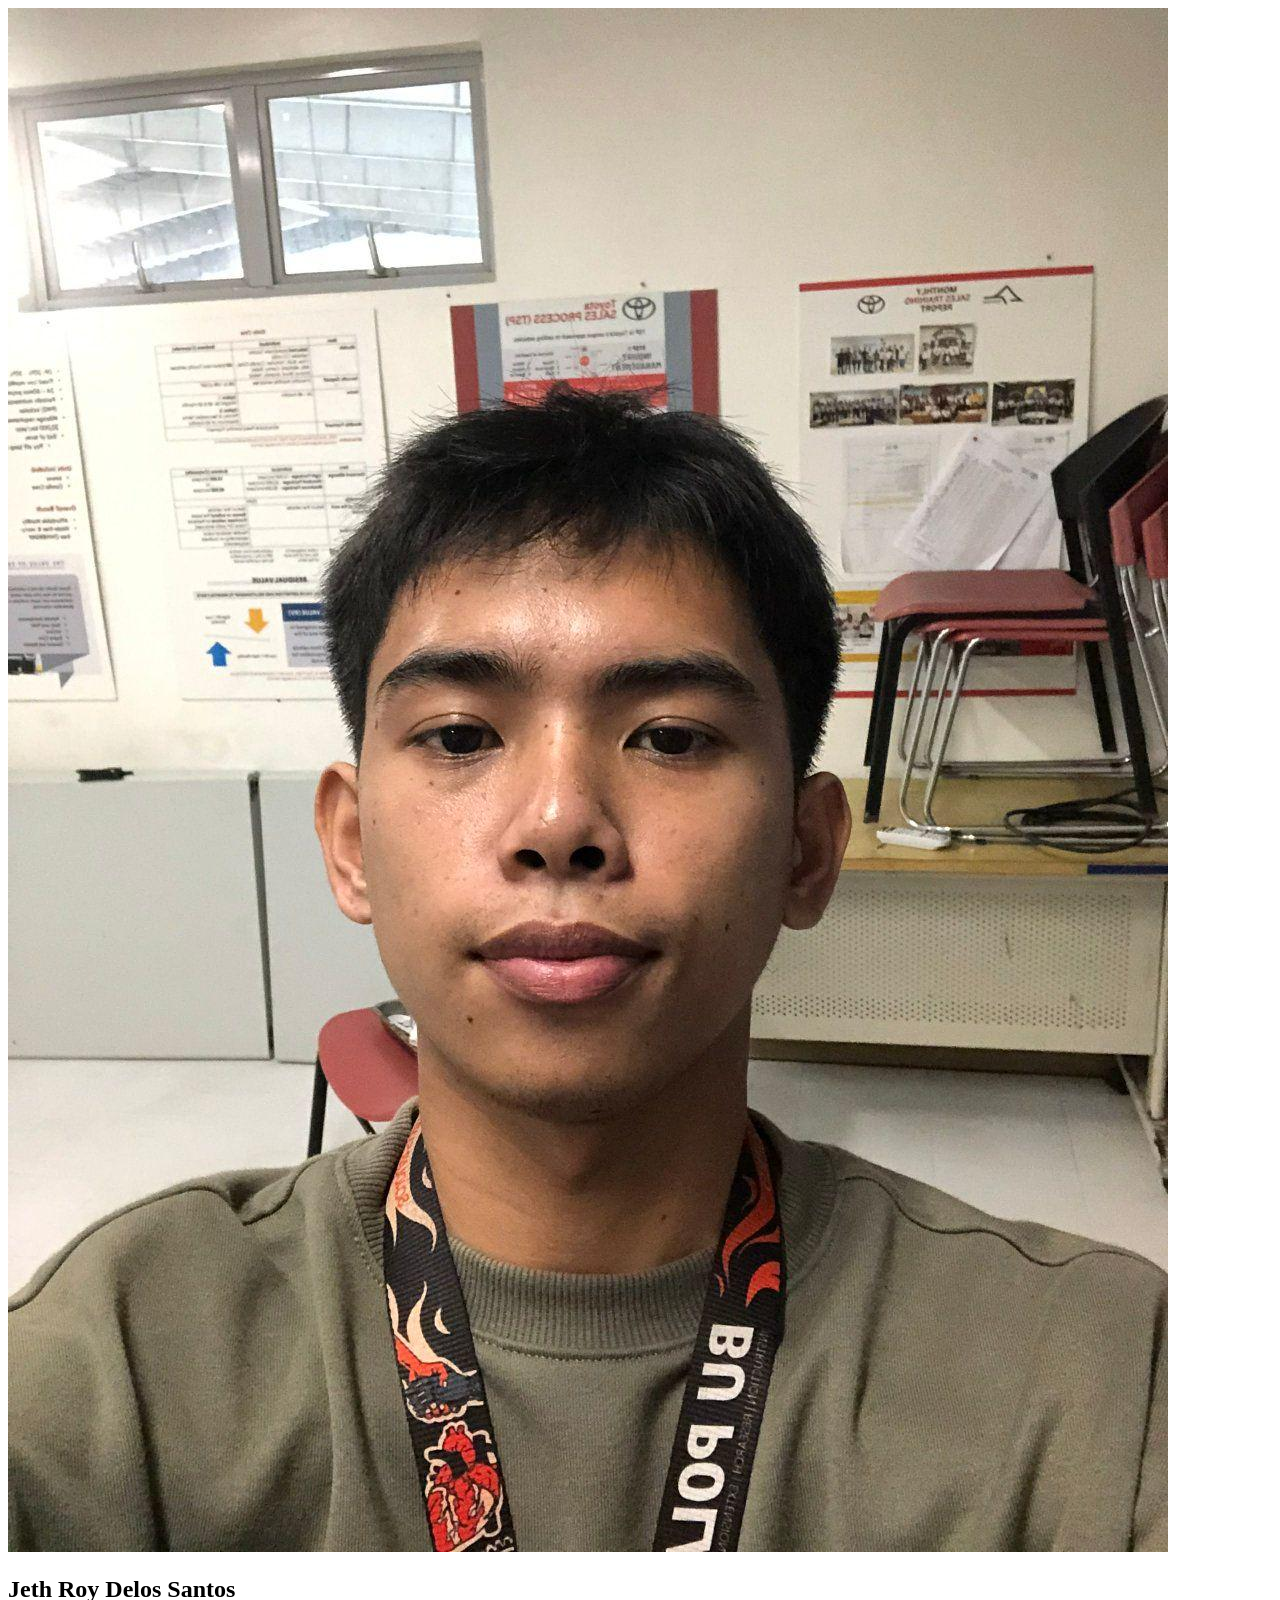
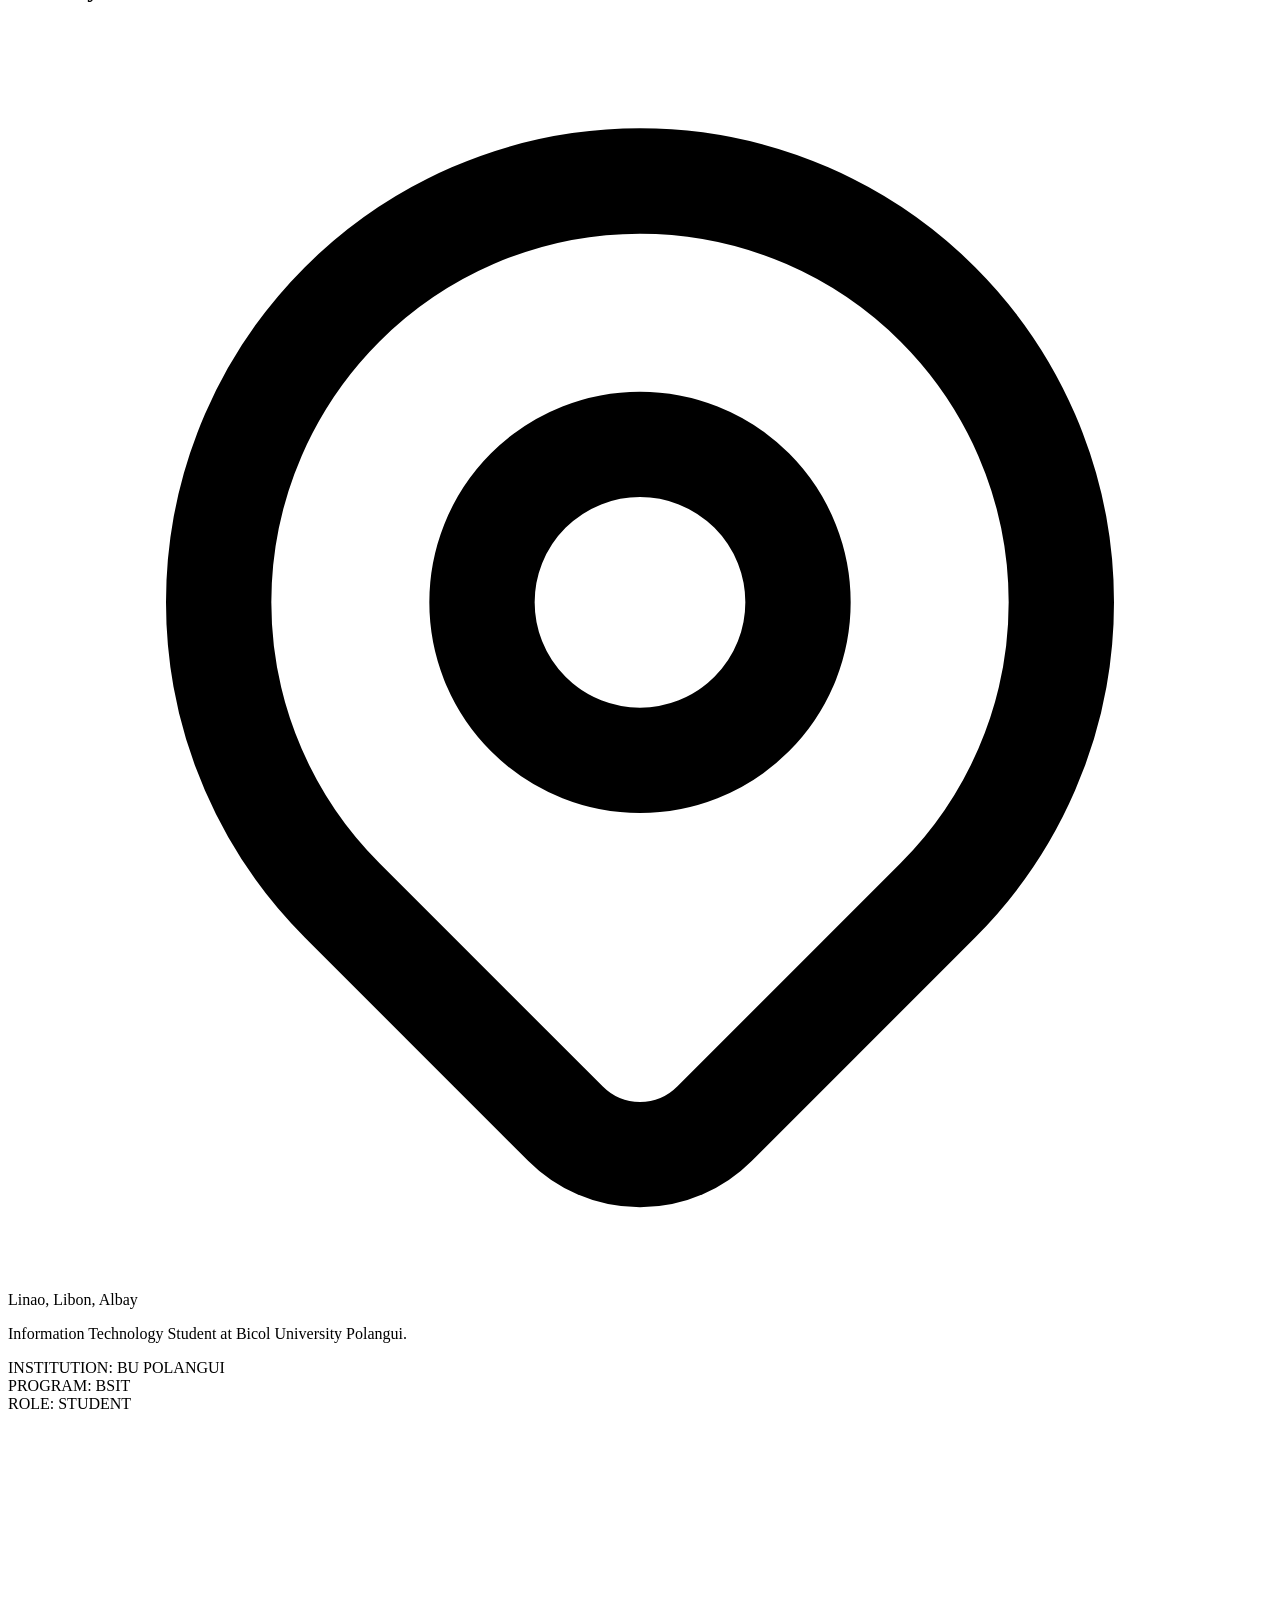
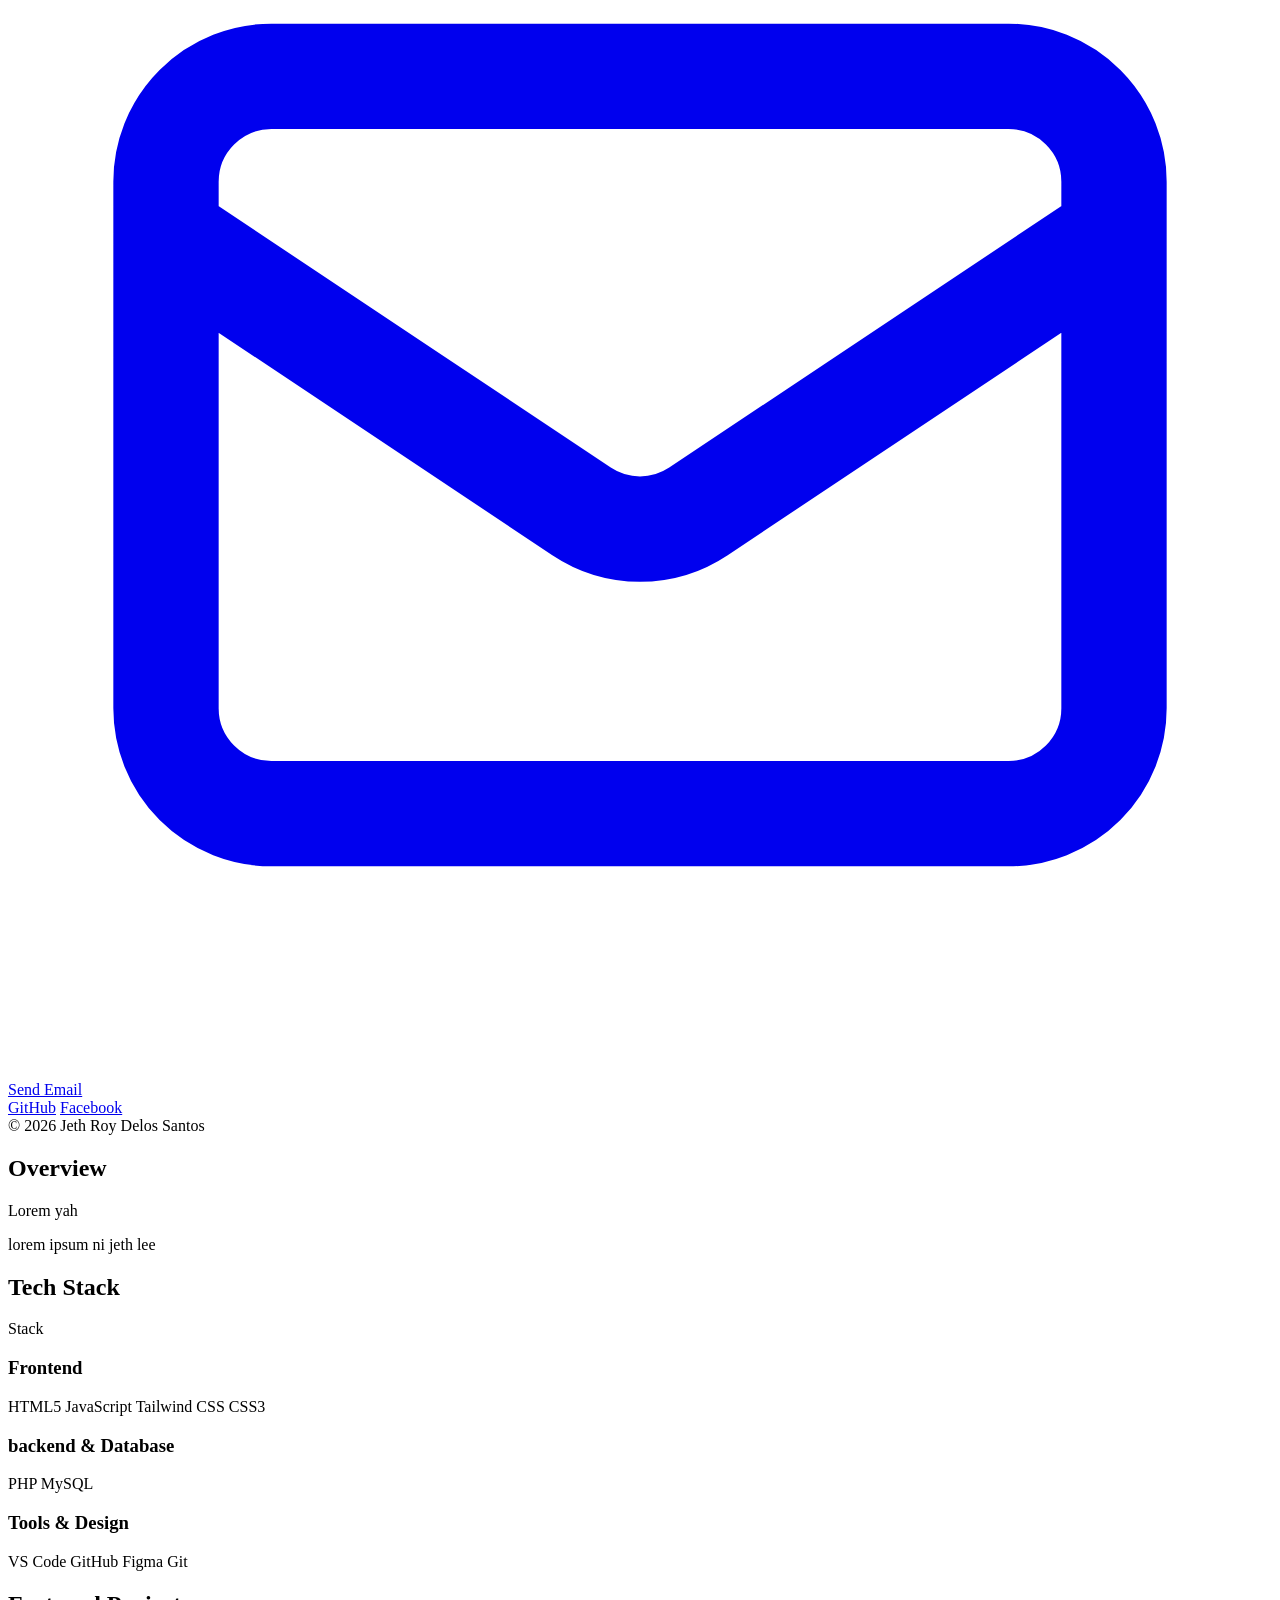
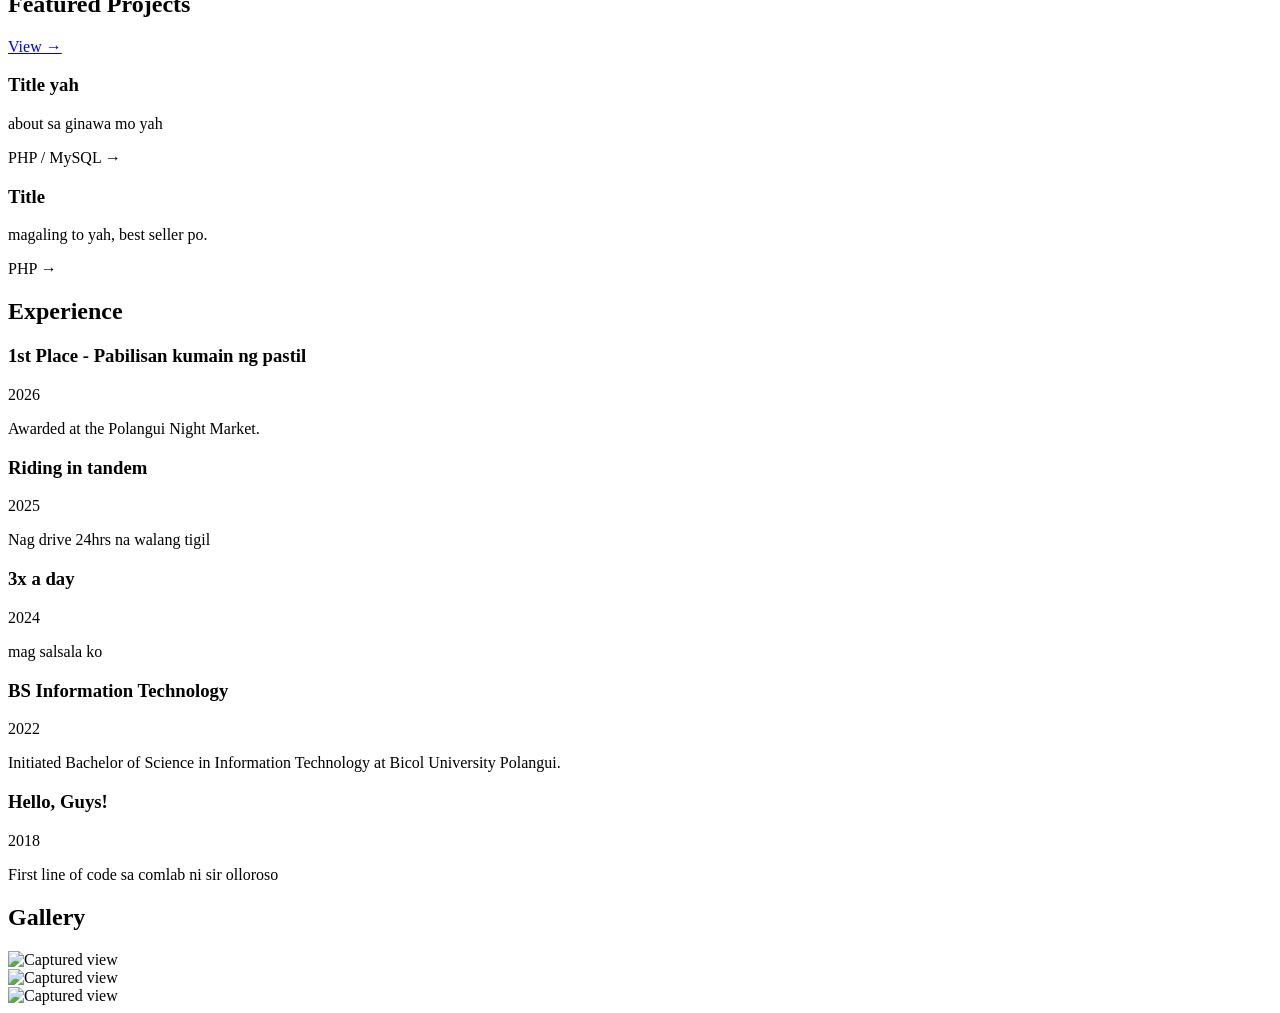
==== index.html @ cae79768 "Portfolio" ====
<!DOCTYPE html>
<html lang="en" class="scroll-smooth">
<head>
    <meta charset="UTF-8">
    <meta name="viewport" content="width=device-width, initial-scale=1.0">
    <title>Jeth Roy | Portfolio</title>
    <script src="https://cdn.tailwindcss.com"></script>
    <script>
        tailwind.config = {
            theme: {
                extend: {
                    fontFamily: {
                        sans: ['Plus Jakarta Sans', 'Inter', 'sans-serif'],
                        mono: ['JetBrains Mono', 'monospace'],
                    },
                    colors: {
                        surface: '#090a0f',
                        panel: '#12141c',
                        element: '#1e2230',
                        line: '#2d334a',
                        textMuted: '#94a3b8',
                        brand: '#6366f1',
                        brandLight: '#818cf8'
                    }
                }
            }
        } 
    </script>
    <link href="https://fonts.googleapis.com/css2?family=Plus+Jakarta+Sans:wght@400;500;600;700&family=JetBrains+Mono:wght@400;500&display=swap" rel="stylesheet">
    <link rel="stylesheet" href="assets/css/style.css">
</head>
<body class="bg-surface text-slate-100 font-sans antialiased selection:bg-brand/30 selection:text-white">

    <div class="max-w-7xl mx-auto min-h-screen px-4 py-8 md:px-8 lg:py-12 flex flex-col lg:flex-row gap-8 lg:gap-12">
        
        <aside class="w-full lg:w-[360px] lg:shrink-0 lg:sticky lg:top-12 lg:h-[calc(100vh-6rem)] flex flex-col justify-between gap-8">
            <div class="bg-panel border border-element rounded-2xl p-6 relative overflow-hidden group">
                <div class="absolute top-0 right-0 w-32 h-32 bg-brand/10 rounded-full -mr-8 -mt-8 blur-2xl transition-all duration-500 group-hover:bg-brand/20"></div>
                
                <div class="relative w-24 h-24 rounded-2xl overflow-hidden bg-element border border-line mb-6 shadow-inner">
                    <img src="assets/images/jeth lee.jpg" alt="Jeth Roy" class="w-full h-full object-cover group-hover:scale-105 transition duration-500">
                </div>

                <h1 class="text-2xl font-bold tracking-tight text-white flex items-center gap-2">
                    Jeth Roy Delos Santos
                </h1>
                <p class="text-xs text-brandLight font-mono mt-1 flex items-center gap-1.5">
                    <svg class="w-3.5 h-3.5" fill="none" stroke="currentColor" stroke-width="2" viewBox="0 0 24 24"><path stroke-linecap="round" stroke-linejoin="round" d="M17.657 16.657L13.414 20.9a1.998 1.998 0 01-2.827 0l-4.244-4.243a8 8 0 1111.314 0z"/><path stroke-linecap="round" stroke-linejoin="round" d="M15 11a3 3 0 11-6 0 3 3 0 016 0z"/></svg>
                    Linao, Libon, Albay
                </p>
                
                <div class="border-t border-element my-5"></div>
                
                <p class="text-sm text-textMuted leading-relaxed">
                    Information Technology Student at <span class="text-white font-medium">Bicol University Polangui</span>.
                </p>

                <div class="mt-6 bg-surface/60 border border-element rounded-xl p-4 font-mono text-[11px] text-textMuted space-y-1.5">
                    <div class="flex justify-between"><span class="text-slate-500">INSTITUTION:</span> <span class="text-white font-medium">BU POLANGUI</span></div>
                    <div class="flex justify-between"><span class="text-slate-500">PROGRAM:</span> <span class="text-brandLight font-medium">BSIT</span></div>
                    <div class="flex justify-between"><span class="text-slate-500">ROLE:</span> <span class="text-emerald-400 font-medium">STUDENT</span></div>
                </div>

                <div class="grid grid-cols-2 gap-3 mt-6">
                    <a href="mailto:jethroyEMAILMO@gmail.com" class="flex items-center justify-center gap-2 bg-element hover:bg-line border border-line text-white px-3 py-2.5 rounded-xl text-xs font-semibold transition-all duration-300">
                        <svg class="w-3.5 h-3.5" fill="none" stroke="currentColor" stroke-width="2" viewBox="0 0 24 24"><path stroke-linecap="round" stroke-linejoin="round" d="M3 8l7.89 5.26a2 2 0 002.22 0L21 8M5 19h14a2 2 0 002-2V7a2 2 0 00-2-2H5a2 2 0 00-2 2v10a2 2 0 002 2z"/></svg>
                        Send Email
                    </a>
                </div>
            </div>

            <div class="hidden lg:flex flex-col gap-4 p-2 font-mono text-[11px] text-slate-500">
                <div class="flex items-center gap-4">
                    <a href="#" class="hover:text-brandLight flex items-center gap-1 transition">GitHub</a>
                    <a href="https://www.facebook.com/jethroy.delossantos" class="hover:text-brandLight flex items-center gap-1 transition">Facebook</a>
                </div>
                <span>© 2026 Jeth Roy Delos Santos</span>
            </div>
        </aside>

        <main class="flex-1 flex flex-col gap-8">
            
            <section class="bg-panel border border-element rounded-2xl p-6 md:p-8">
                <h2 class="text-xs uppercase tracking-widest text-brandLight font-mono font-bold mb-3">Overview</h2>
                <div class="text-sm text-textMuted space-y-4 leading-relaxed">
                    <p>
                        Lorem yah
                    </p>
                    <p>
                        lorem ipsum ni jeth lee
                    </p>
                </div>
            </section>

            <section class="bg-panel border border-element rounded-2xl p-6 md:p-8">
                <div class="flex justify-between items-baseline mb-6">
                    <h2 class="text-xs uppercase tracking-widest text-brandLight font-mono font-bold">Tech Stack</h2>
                    <span class="text-[11px] font-mono text-slate-500">Stack</span>
                </div>
                
                <div class="grid grid-cols-1 md:grid-cols-3 gap-4">
                    <div class="bg-surface/50 border border-element rounded-xl p-4">
                        <h3 class="text-xs font-mono font-semibold text-slate-400 uppercase tracking-wider mb-3">Frontend</h3>
                        <div class="flex flex-wrap gap-1.5">
                            <span class="bg-element border border-line text-white text-[11px] font-mono px-2.5 py-1 rounded-md transition hover:border-brand">HTML5</span>
                            <span class="bg-element border border-line text-white text-[11px] font-mono px-2.5 py-1 rounded-md transition hover:border-brand">JavaScript</span>
                            <span class="bg-element border border-line text-white text-[11px] font-mono px-2.5 py-1 rounded-md transition hover:border-brand">Tailwind CSS</span>
                            <span class="bg-element border border-line text-white text-[11px] font-mono px-2.5 py-1 rounded-md transition hover:border-brand">CSS3</span>
                        </div>
                    </div>

                    <div class="bg-surface/50 border border-element rounded-xl p-4">
                        <h3 class="text-xs font-mono font-semibold text-slate-400 uppercase tracking-wider mb-3">backend & Database</h3>
                        <div class="flex flex-wrap gap-1.5">
                            <span class="bg-element border border-line text-white text-[11px] font-mono px-2.5 py-1 rounded-md transition hover:border-brand">PHP</span>
                            <span class="bg-element border border-line text-white text-[11px] font-mono px-2.5 py-1 rounded-md transition hover:border-brand">MySQL</span>
                        </div>
                    </div>

                    <div class="bg-surface/50 border border-element rounded-xl p-4">
                        <h3 class="text-xs font-mono font-semibold text-slate-400 uppercase tracking-wider mb-3">Tools & Design</h3>
                        <div class="flex flex-wrap gap-1.5">
                            <span class="bg-element border border-line text-white text-[11px] font-mono px-2.5 py-1 rounded-md transition hover:border-brand">VS Code</span>
                            <span class="bg-element border border-line text-white text-[11px] font-mono px-2.5 py-1 rounded-md transition hover:border-brand">GitHub</span>
                            <span class="bg-element border border-line text-white text-[11px] font-mono px-2.5 py-1 rounded-md transition hover:border-brand">Figma</span>
                            <span class="bg-element border border-line text-white text-[11px] font-mono px-2.5 py-1 rounded-md transition hover:border-brand">Git</span>
                        </div>
                    </div>
                </div>
            </section>

            <section class="bg-panel border border-element rounded-2xl p-6 md:p-8">
                <div class="flex justify-between items-center mb-6">
                    <h2 class="text-xs uppercase tracking-widest text-brandLight font-mono font-bold">Featured Projects</h2>
                    <a href="#" class="text-[11px] font-mono text-textMuted hover:text-white flex items-center gap-1 transition">
                        View →
                    </a>
                </div>
                
                <div class="grid grid-cols-1 md:grid-cols-2 gap-4">
                    <div class="bg-surface/40 border border-element hover:border-line rounded-xl p-5 flex flex-col justify-between group transition-all duration-300">
                        <div>
                            <div class="flex justify-between items-start gap-2 mb-2">
                                <h3 class="font-bold text-sm text-white group-hover:text-brandLight transition">Title yah</h3>
                            </div>
                            <p class="text-xs text-textMuted leading-relaxed mb-4">
                                about sa ginawa mo yah
                            </p>
                        </div>
                        <div class="flex items-center justify-between mt-2 pt-2 border-t border-element">
                            <span class="text-[10px] font-mono text-slate-500">PHP / MySQL</span>
                            <span class="text-xs text-white opacity-0 group-hover:opacity-100 transition duration-300">→</span>
                        </div>
                    </div>

                    <div class="bg-surface/40 border border-element hover:border-line rounded-xl p-5 flex flex-col justify-between group transition-all duration-300">
                        <div>
                            <div class="flex justify-between items-start gap-2 mb-2">
                                <h3 class="font-bold text-sm text-white group-hover:text-brandLight transition">Title</h3>
                            </div>
                            <p class="text-xs text-textMuted leading-relaxed mb-4">
                                magaling to yah, best seller po.
                            </p>
                        </div>
                        <div class="flex items-center justify-between mt-2 pt-2 border-t border-element">
                            <span class="text-[10px] font-mono text-slate-500">PHP</span>
                            <span class="text-xs text-white opacity-0 group-hover:opacity-100 transition duration-300">→</span>
                        </div>
                    </div>
                </div>
            </section>

            <section class="bg-panel border border-element rounded-2xl p-6 md:p-8">
                <h2 class="text-xs uppercase tracking-widest text-brandLight font-mono font-bold mb-6">Experience</h2>
                
                <div class="relative border-l border-element ml-3 pl-6 space-y-6">
                    
                    <div class="relative group">
                        <div class="absolute -left-[31px] top-1 w-2.5 h-2.5 rounded-full bg-brand group-hover:scale-125 transition-all duration-300 ring-4 ring-surface"></div>
                        <div class="flex justify-between items-baseline flex-wrap gap-2">
                            <h3 class="text-xs font-mono font-bold text-white">1st Place - Pabilisan kumain ng pastil</h3>
                            <span class="text-[10px] font-mono text-brandLight bg-brand/10 px-1.5 py-0.5 rounded">2026</span>
                        </div>
                        <p class="text-xs text-textMuted mt-1">Awarded at the Polangui Night Market.</p>
                    </div>

                    <div class="relative group">
                        <div class="absolute -left-[31px] top-1 w-2.5 h-2.5 rounded-full bg-brand group-hover:scale-125 transition-all duration-300 ring-4 ring-surface"></div>
                        <div class="flex justify-between items-baseline flex-wrap gap-2">
                            <h3 class="text-xs font-mono font-bold text-white">Riding in tandem</h3>
                            <span class="text-[10px] font-mono text-brandLight bg-brand/10 px-1.5 py-0.5 rounded">2025</span>
                        </div>
                        <p class="text-xs text-textMuted mt-1">Nag drive 24hrs na walang tigil</p>
                    </div>

                    <div class="relative group">
                        <div class="absolute -left-[31px] top-1 w-2.5 h-2.5 rounded-full bg-slate-600 group-hover:scale-125 transition-all duration-300 ring-4 ring-surface"></div>
                        <div class="flex justify-between items-baseline flex-wrap gap-2">
                            <h3 class="text-xs font-mono font-bold text-white">3x a day</h3>
                            <span class="text-[10px] font-mono text-slate-500 bg-element px-1.5 py-0.5 rounded">2024</span>
                        </div>
                        <p class="text-xs text-textMuted mt-1">mag salsala ko</p>
                    </div>

                    <div class="relative group">
                        <div class="absolute -left-[31px] top-1 w-2.5 h-2.5 rounded-full bg-slate-600 group-hover:scale-125 transition-all duration-300 ring-4 ring-surface"></div>
                        <div class="flex justify-between items-baseline flex-wrap gap-2">
                            <h3 class="text-xs font-mono font-bold text-white">BS Information Technology</h3>
                            <span class="text-[10px] font-mono text-slate-500 bg-element px-1.5 py-0.5 rounded">2022</span>
                        </div>
                        <p class="text-xs text-textMuted mt-1">Initiated Bachelor of Science in Information Technology at Bicol University Polangui.</p>
                    </div>


                    <div class="relative group">
                        <div class="absolute -left-[31px] top-1 w-2.5 h-2.5 rounded-full bg-slate-600 group-hover:scale-125 transition-all duration-300 ring-4 ring-surface"></div>
                        <div class="flex justify-between items-baseline flex-wrap gap-2">
                            <h3 class="text-xs font-mono font-bold text-white">Hello, Guys!</h3>
                            <span class="text-[10px] font-mono text-slate-500 bg-element px-1.5 py-0.5 rounded">2018</span>
                        </div>
                        <p class="text-xs text-textMuted mt-1">First line of code sa comlab ni sir olloroso</p>
                    </div>

                </div>
            </section>

            <section class="bg-panel border border-element rounded-2xl p-6 md:p-8">
                <h2 class="text-xs uppercase tracking-widest text-brandLight font-mono font-bold mb-4">Gallery</h2>
                <div class="grid grid-cols-2 md:grid-cols-3 gap-3">
                    <div class="aspect-video bg-surface border border-element rounded-xl overflow-hidden relative group">
                        <img src="assets/images/gallery/image1.jpg" alt="Captured view" class="w-full h-full object-cover transition-transform duration-500 group-hover:scale-105">
                        <div class="absolute inset-0 bg-gradient-to-t from-surface via-transparent to-transparent opacity-60"></div>
                    </div>
                    <div class="aspect-video bg-surface border border-element rounded-xl overflow-hidden relative group">
                        <img src="assets/images/gallery/image2.jpg" alt="Captured view" class="w-full h-full object-cover transition-transform duration-500 group-hover:scale-105">
                        <div class="absolute inset-0 bg-gradient-to-t from-surface via-transparent to-transparent opacity-60"></div>
                    </div>
                    <div class="aspect-video bg-surface border border-element rounded-xl overflow-hidden relative group col-span-2 md:col-span-1">
                        <img src="assets/images/gallery/image3.jpg" alt="Captured view" class="w-full h-full object-cover transition-transform duration-500 group-hover:scale-105">
                        <div class="absolute inset-0 bg-gradient-to-t from-surface via-transparent to-transparent opacity-60"></div>
                    </div>
                </div>
            </section>

        </main>
    </div>

    <script src="assets/js/main.js"></script>
</body>
</html>
---- assets/css/style.css ----
/* Custom Utility Variable Injector */
body {
    text-rendering: optimizeLegibility;
    -webkit-font-smoothing: antialiased;
    -moz-osx-font-smoothing: grayscale;
}

/* Custom modern scrollbar styles for optimal platform UX */
::-webkit-scrollbar {
    width: 8px;
    height: 8px;
}

::-webkit-scrollbar-track {
    background: #090a0f;
}

::-webkit-scrollbar-thumb {
    background: #1e2230;
    border-radius: 9999px;
}

::-webkit-scrollbar-thumb:hover {
    background: #2d334a;
}
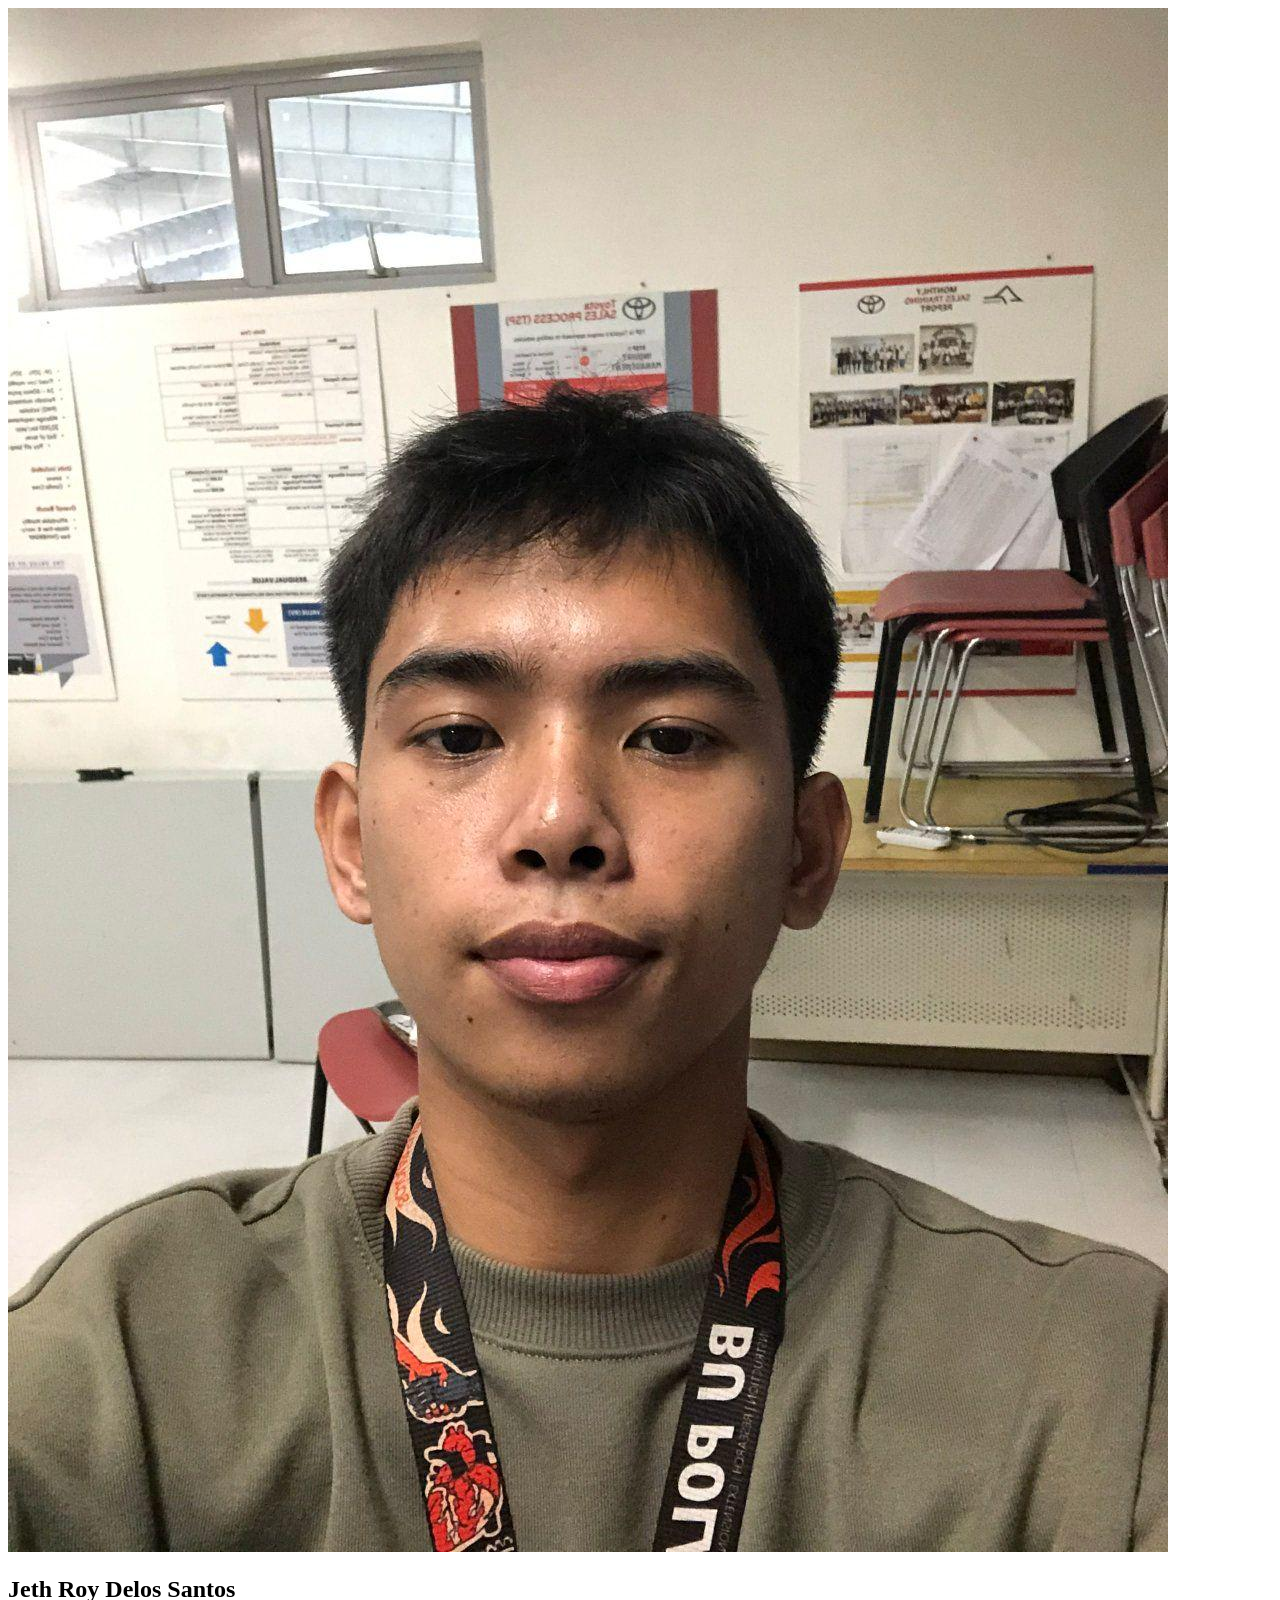
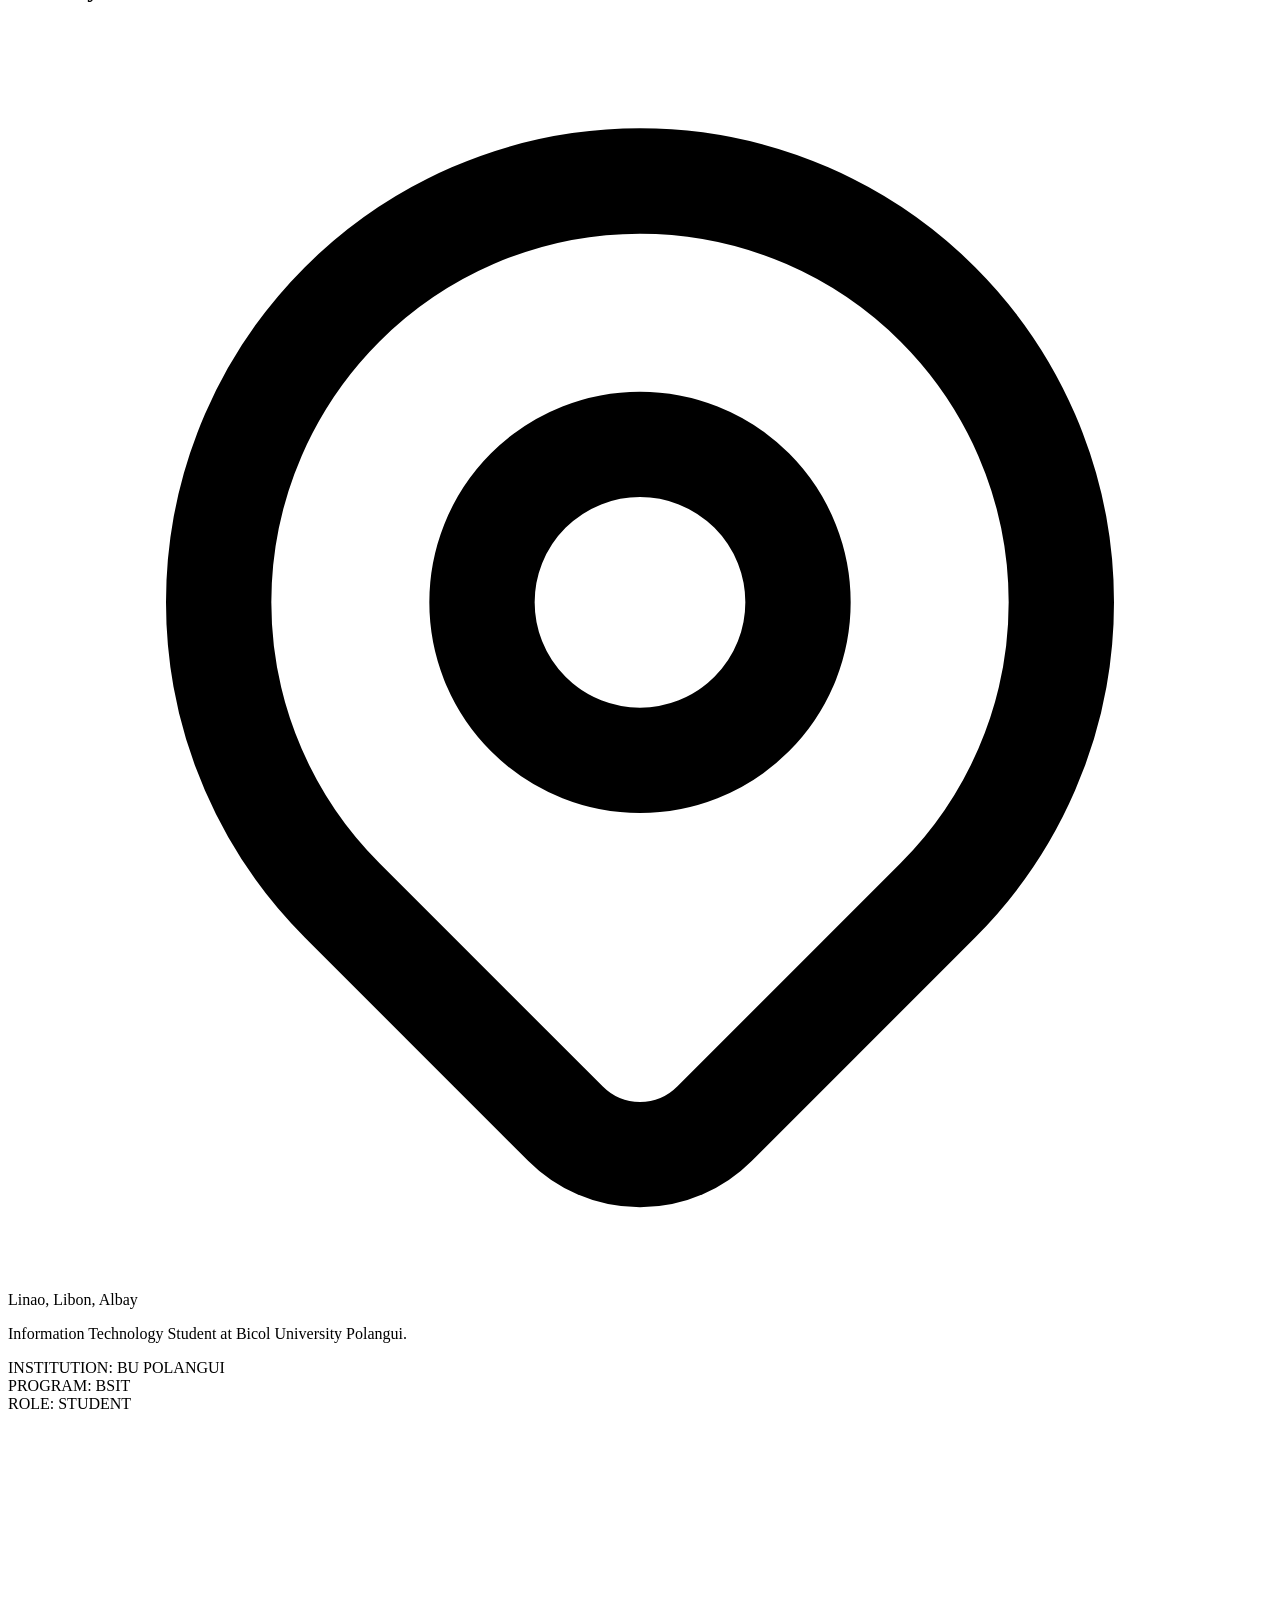
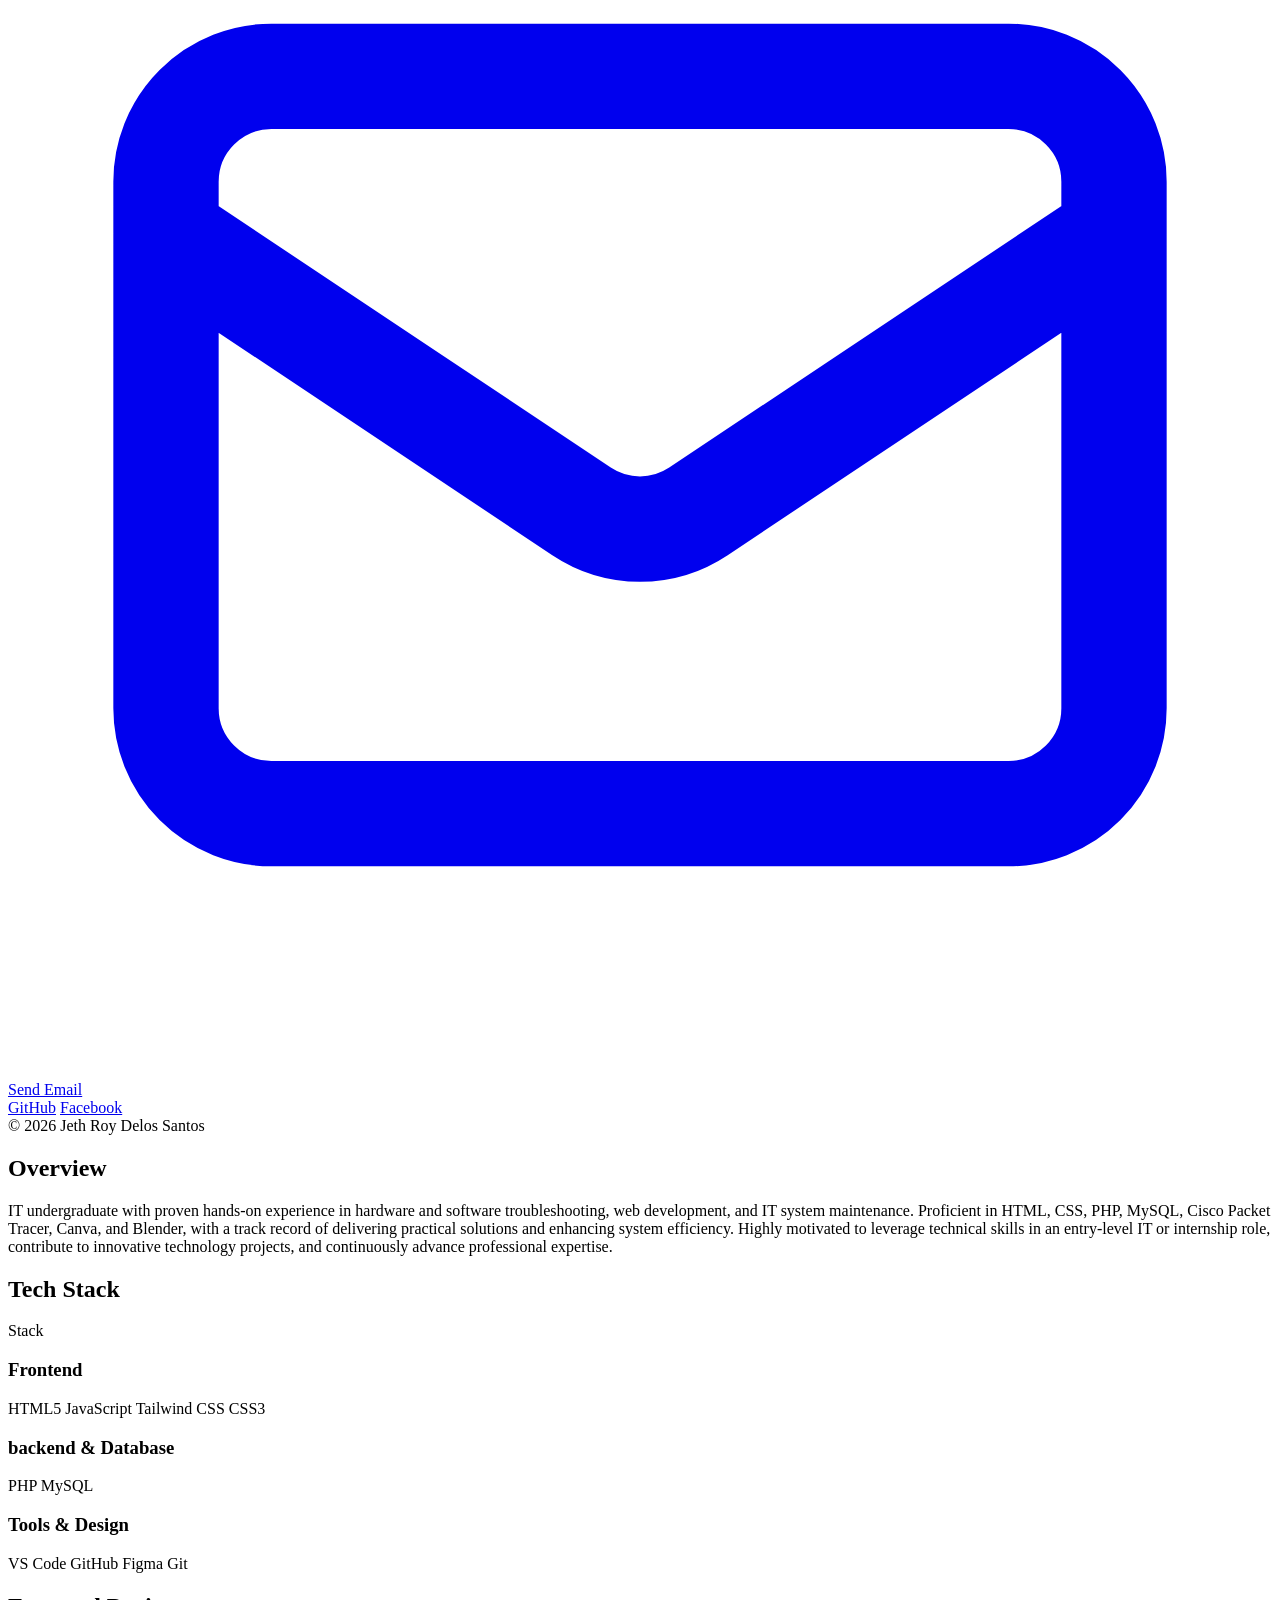
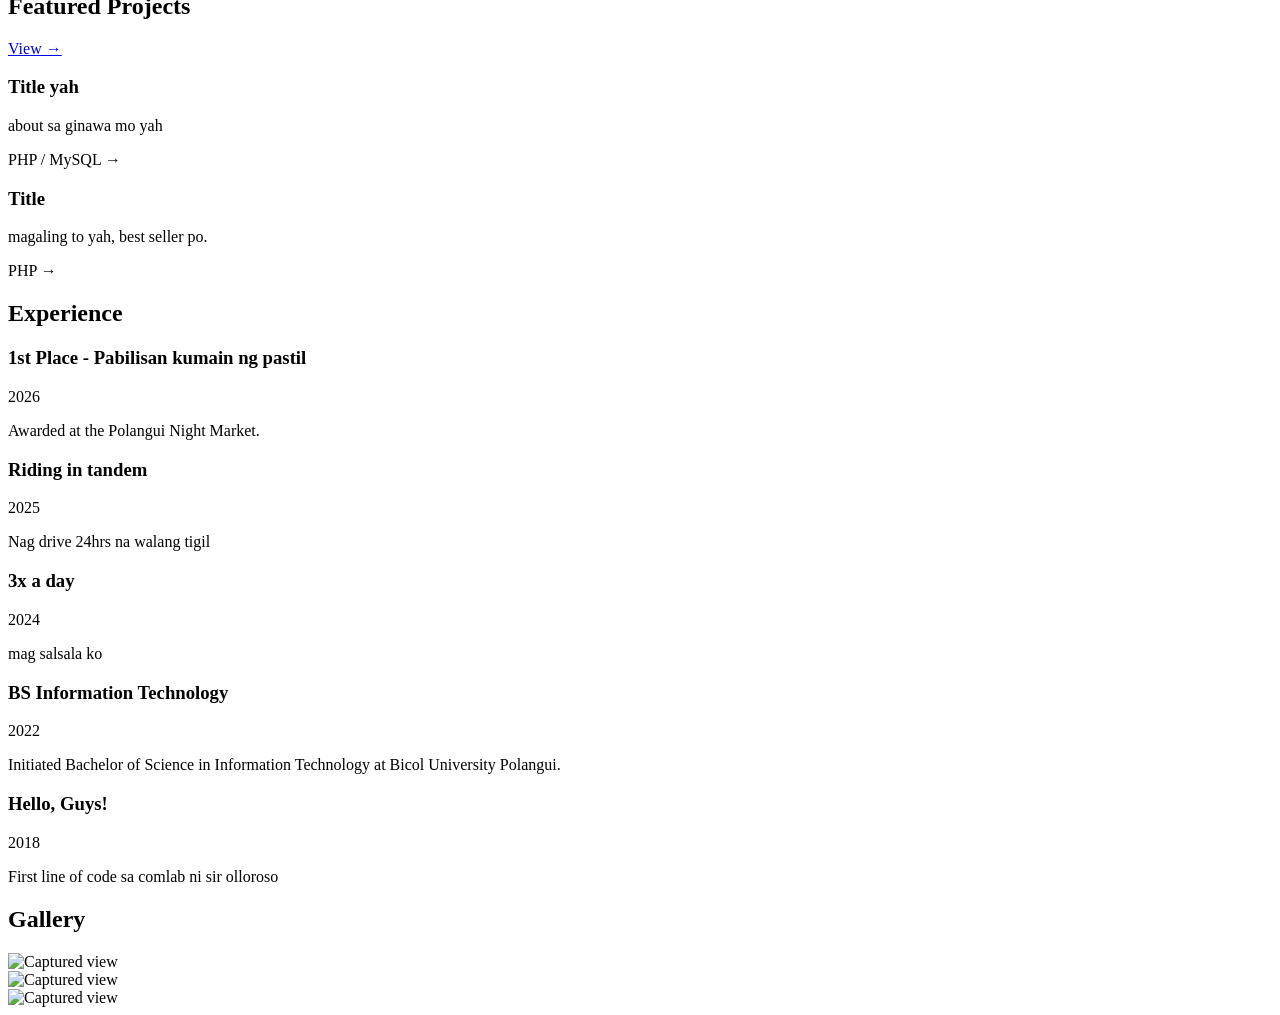
==== commit 9bd4ed79: "overview update" ====
--- a/index.html
+++ b/index.html
@@ -84,10 +84,7 @@
                 <h2 class="text-xs uppercase tracking-widest text-brandLight font-mono font-bold mb-3">Overview</h2>
                 <div class="text-sm text-textMuted space-y-4 leading-relaxed">
                     <p>
-                        Lorem yah
-                    </p>
-                    <p>
-                        lorem ipsum ni jeth lee
+                        IT undergraduate with proven hands-on experience in hardware and software troubleshooting, web development, and IT system maintenance. Proficient in HTML, CSS, PHP, MySQL, Cisco Packet Tracer, Canva, and Blender, with a track record of delivering practical solutions and enhancing system efficiency. Highly motivated to leverage technical skills in an entry-level IT or internship role, contribute to innovative technology projects, and continuously advance professional expertise. 
                     </p>
                 </div>
             </section>
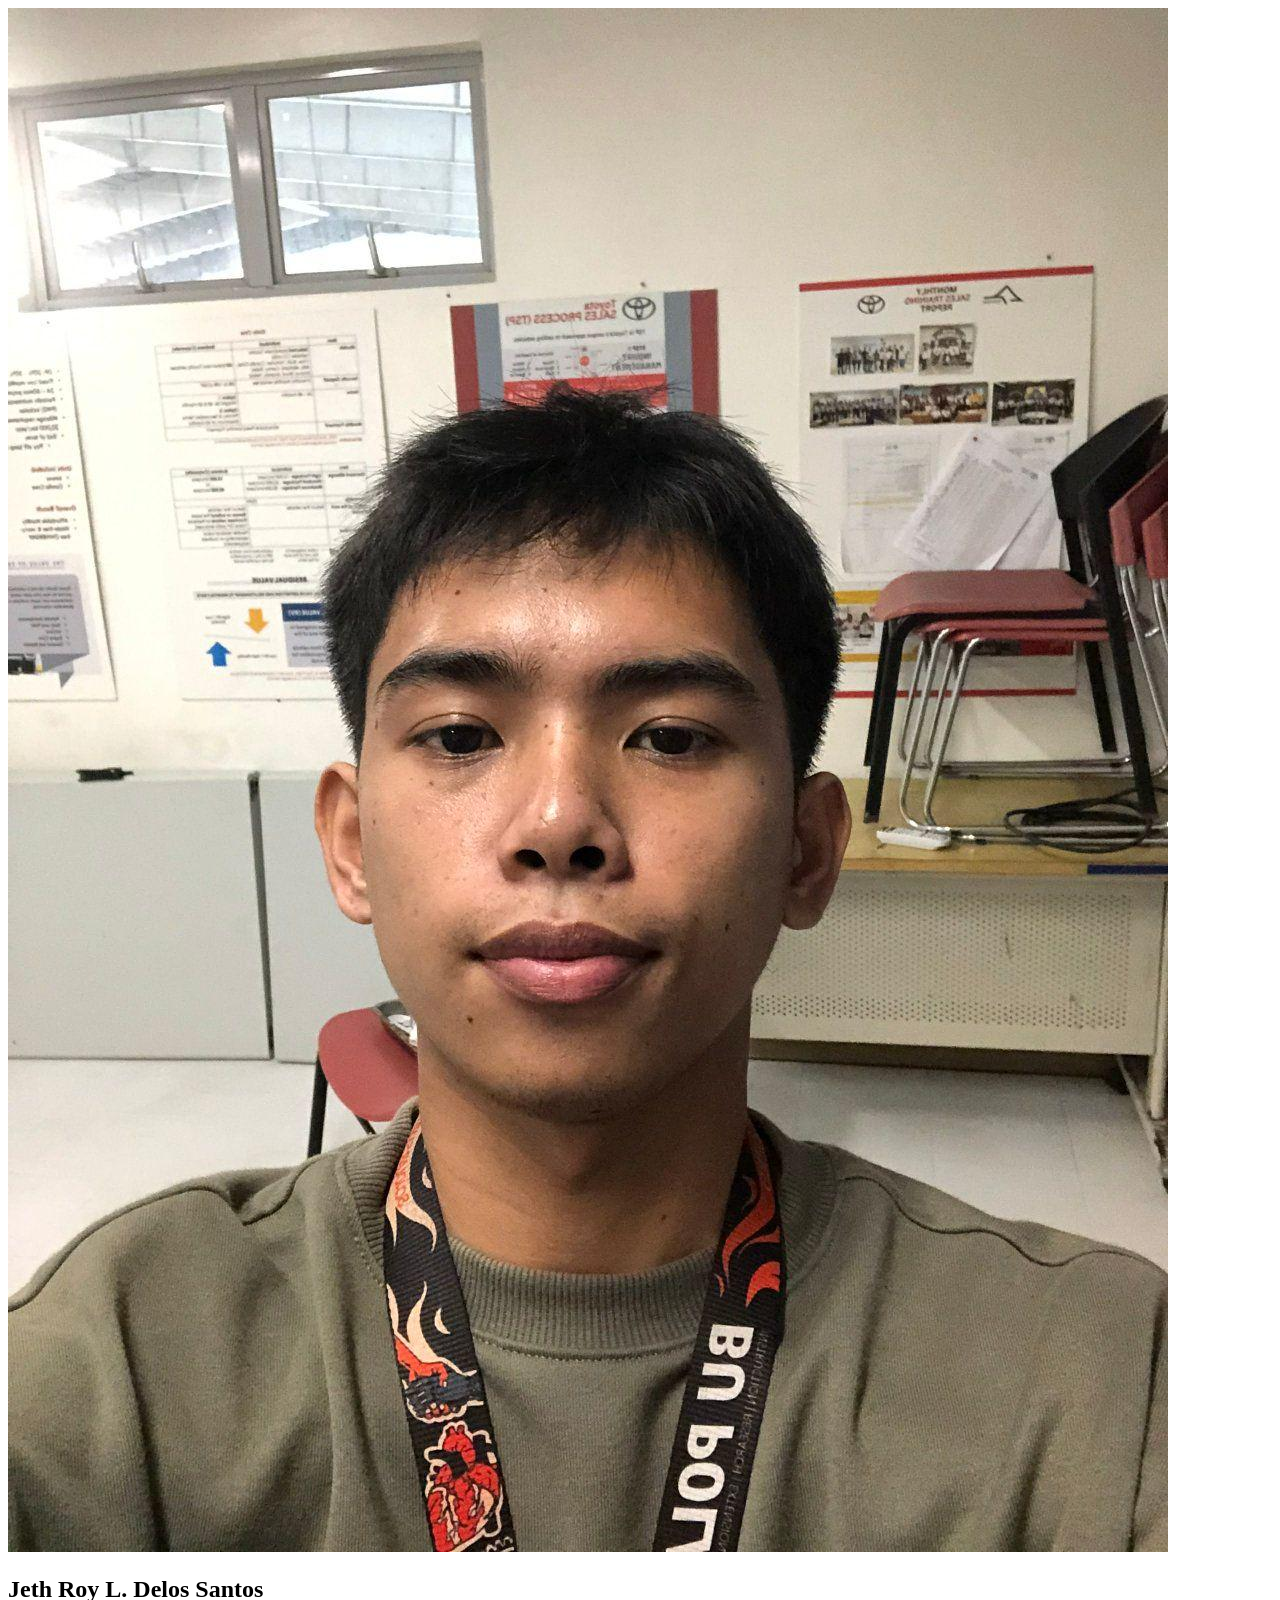
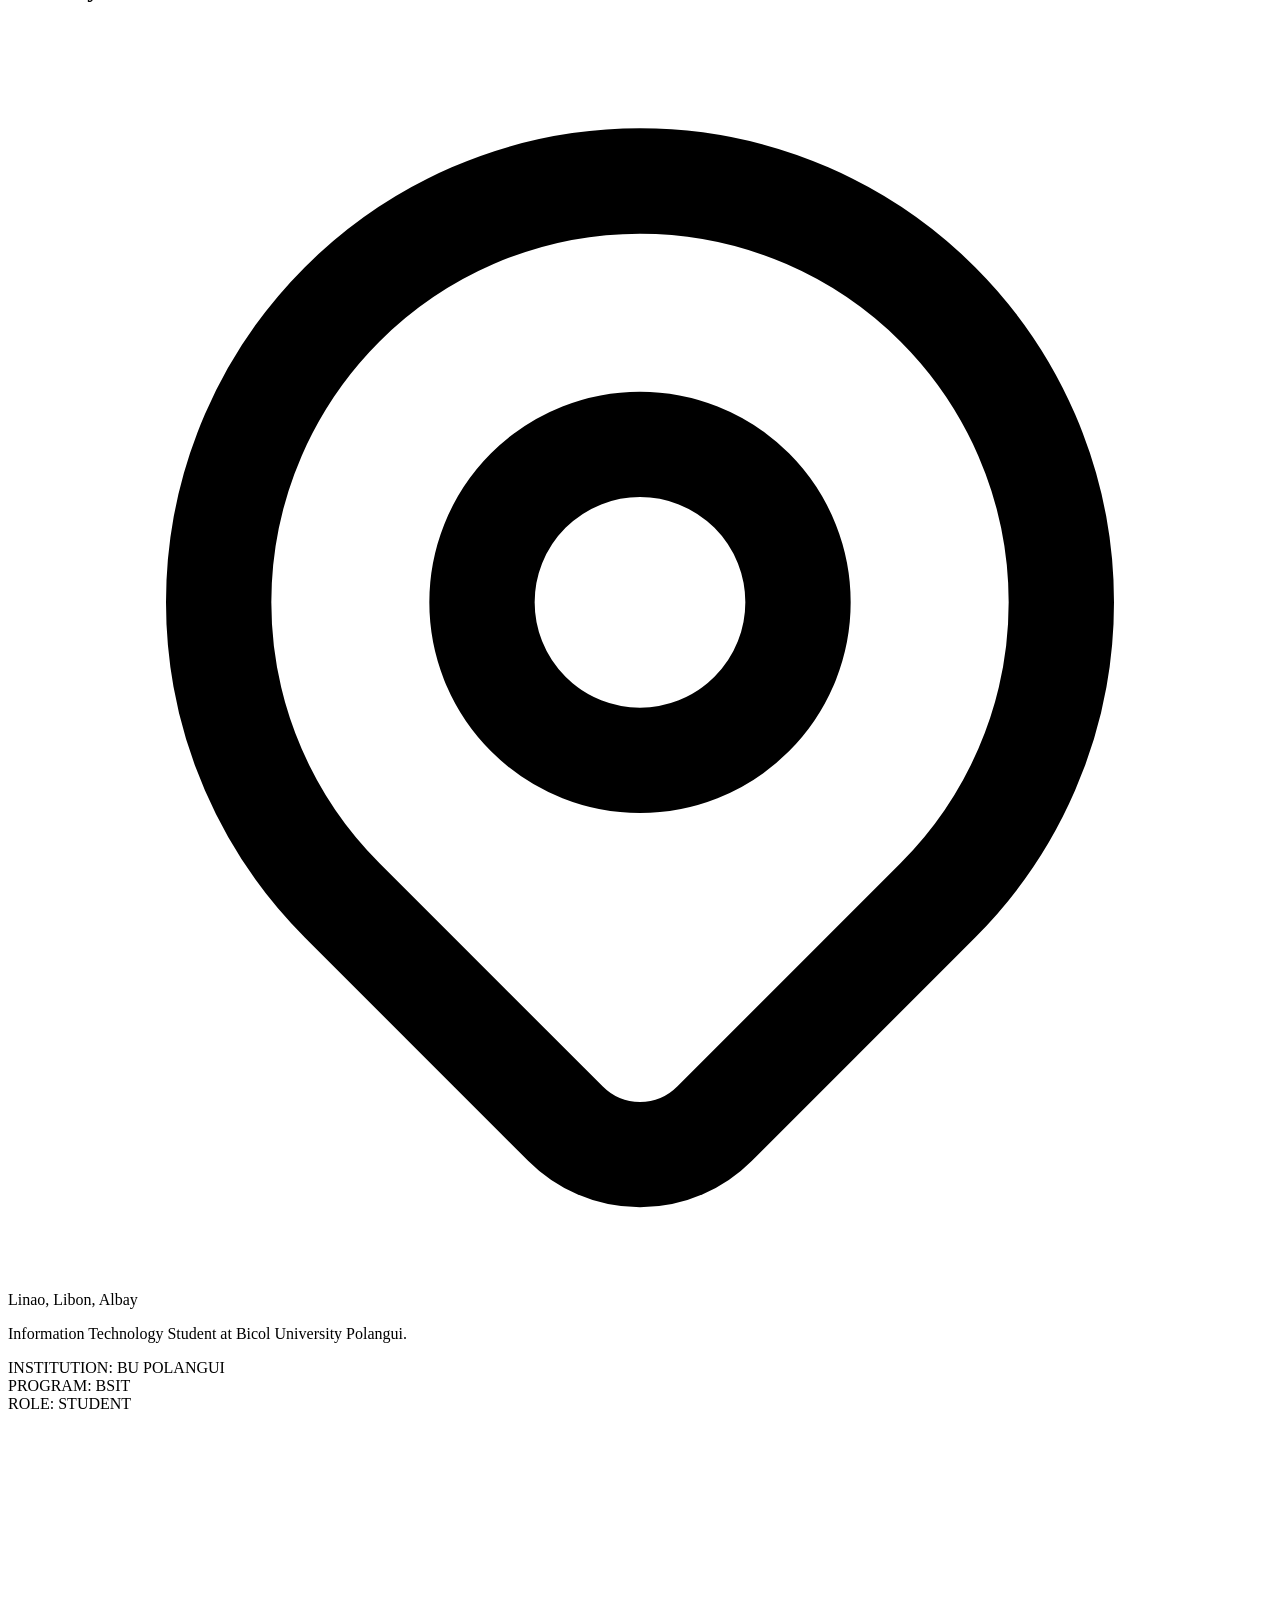
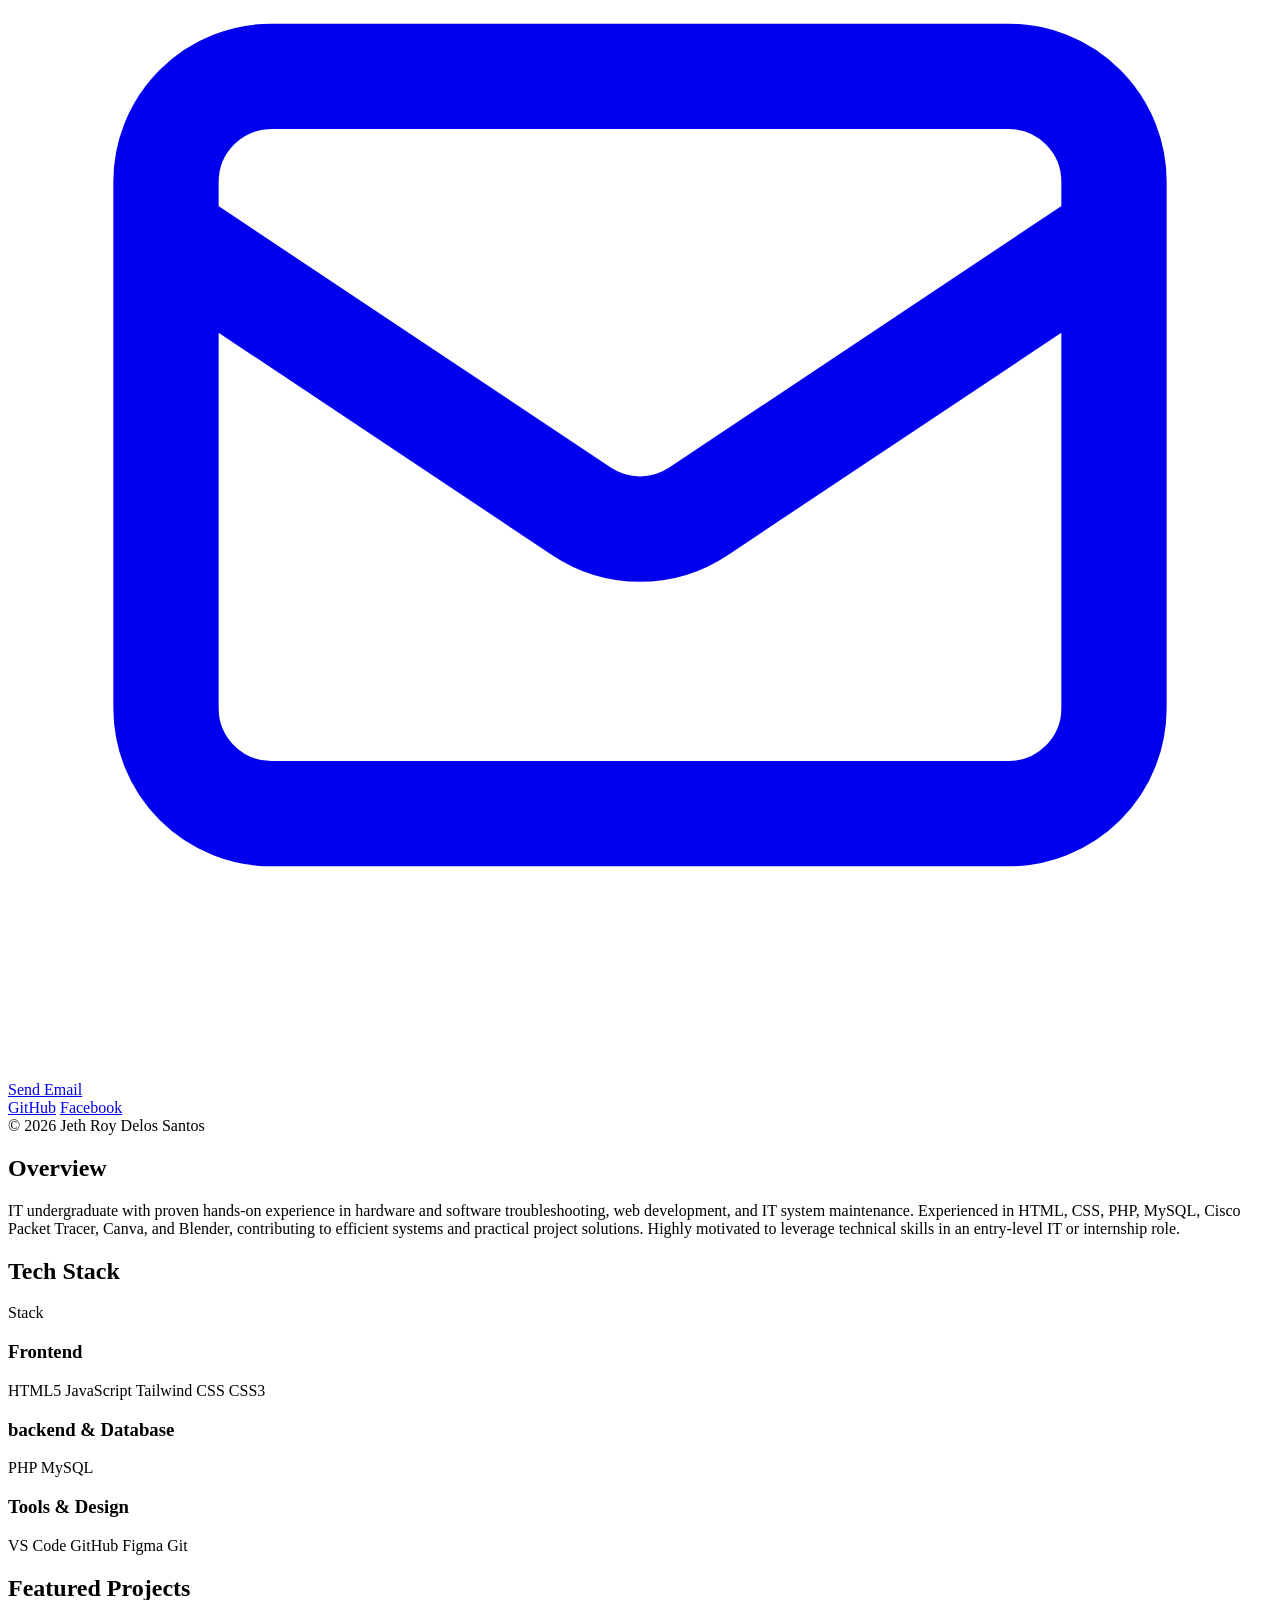
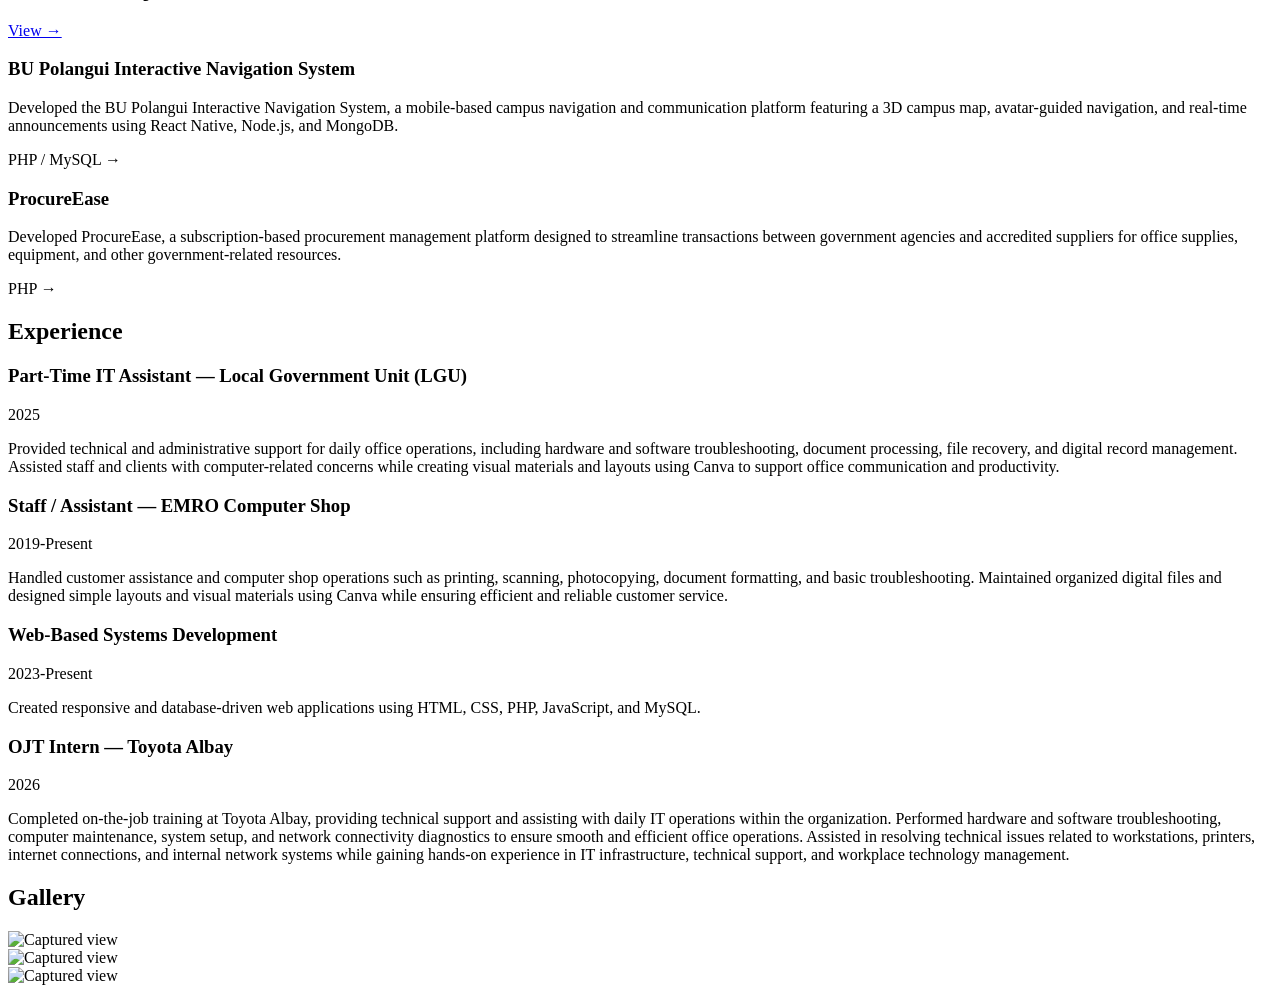
==== commit b20f686f: "multiple updates" ====
--- a/index.html
+++ b/index.html
@@ -42,7 +42,7 @@
                 </div>
 
                 <h1 class="text-2xl font-bold tracking-tight text-white flex items-center gap-2">
-                    Jeth Roy Delos Santos
+                    Jeth Roy L. Delos Santos
                 </h1>
                 <p class="text-xs text-brandLight font-mono mt-1 flex items-center gap-1.5">
                     <svg class="w-3.5 h-3.5" fill="none" stroke="currentColor" stroke-width="2" viewBox="0 0 24 24"><path stroke-linecap="round" stroke-linejoin="round" d="M17.657 16.657L13.414 20.9a1.998 1.998 0 01-2.827 0l-4.244-4.243a8 8 0 1111.314 0z"/><path stroke-linecap="round" stroke-linejoin="round" d="M15 11a3 3 0 11-6 0 3 3 0 016 0z"/></svg>
@@ -62,7 +62,7 @@
                 </div>
 
                 <div class="grid grid-cols-2 gap-3 mt-6">
-                    <a href="mailto:jethroyEMAILMO@gmail.com" class="flex items-center justify-center gap-2 bg-element hover:bg-line border border-line text-white px-3 py-2.5 rounded-xl text-xs font-semibold transition-all duration-300">
+                    <a href="mailto:jethroyd@gmail.com" class="flex items-center justify-center gap-2 bg-element hover:bg-line border border-line text-white px-3 py-2.5 rounded-xl text-xs font-semibold transition-all duration-300">
                         <svg class="w-3.5 h-3.5" fill="none" stroke="currentColor" stroke-width="2" viewBox="0 0 24 24"><path stroke-linecap="round" stroke-linejoin="round" d="M3 8l7.89 5.26a2 2 0 002.22 0L21 8M5 19h14a2 2 0 002-2V7a2 2 0 00-2-2H5a2 2 0 00-2 2v10a2 2 0 002 2z"/></svg>
                         Send Email
                     </a>
@@ -71,7 +71,7 @@
 
             <div class="hidden lg:flex flex-col gap-4 p-2 font-mono text-[11px] text-slate-500">
                 <div class="flex items-center gap-4">
-                    <a href="#" class="hover:text-brandLight flex items-center gap-1 transition">GitHub</a>
+                    <a href="https://github.com/troyeet" class="hover:text-brandLight flex items-center gap-1 transition">GitHub</a>
                     <a href="https://www.facebook.com/jethroy.delossantos" class="hover:text-brandLight flex items-center gap-1 transition">Facebook</a>
                 </div>
                 <span>© 2026 Jeth Roy Delos Santos</span>
@@ -84,7 +84,7 @@
                 <h2 class="text-xs uppercase tracking-widest text-brandLight font-mono font-bold mb-3">Overview</h2>
                 <div class="text-sm text-textMuted space-y-4 leading-relaxed">
                     <p>
-                        IT undergraduate with proven hands-on experience in hardware and software troubleshooting, web development, and IT system maintenance. Proficient in HTML, CSS, PHP, MySQL, Cisco Packet Tracer, Canva, and Blender, with a track record of delivering practical solutions and enhancing system efficiency. Highly motivated to leverage technical skills in an entry-level IT or internship role, contribute to innovative technology projects, and continuously advance professional expertise. 
+                        IT undergraduate with proven hands-on experience in hardware and software troubleshooting, web development, and IT system maintenance. Experienced in HTML, CSS, PHP, MySQL, Cisco Packet Tracer, Canva, and Blender, contributing to efficient systems and practical project solutions. Highly motivated to leverage technical skills in an entry-level IT or internship role.
                     </p>
                 </div>
             </section>
@@ -138,10 +138,10 @@
                     <div class="bg-surface/40 border border-element hover:border-line rounded-xl p-5 flex flex-col justify-between group transition-all duration-300">
                         <div>
                             <div class="flex justify-between items-start gap-2 mb-2">
-                                <h3 class="font-bold text-sm text-white group-hover:text-brandLight transition">Title yah</h3>
+                                <h3 class="font-bold text-sm text-white group-hover:text-brandLight transition">BU Polangui Interactive Navigation System</h3>
                             </div>
                             <p class="text-xs text-textMuted leading-relaxed mb-4">
-                                about sa ginawa mo yah
+                                Developed the BU Polangui Interactive Navigation System, a mobile-based campus navigation and communication platform featuring a 3D campus map, avatar-guided navigation, and real-time announcements using React Native, Node.js, and MongoDB.
                             </p>
                         </div>
                         <div class="flex items-center justify-between mt-2 pt-2 border-t border-element">
@@ -153,10 +153,10 @@
                     <div class="bg-surface/40 border border-element hover:border-line rounded-xl p-5 flex flex-col justify-between group transition-all duration-300">
                         <div>
                             <div class="flex justify-between items-start gap-2 mb-2">
-                                <h3 class="font-bold text-sm text-white group-hover:text-brandLight transition">Title</h3>
+                                <h3 class="font-bold text-sm text-white group-hover:text-brandLight transition">ProcureEase</h3>
                             </div>
                             <p class="text-xs text-textMuted leading-relaxed mb-4">
-                                magaling to yah, best seller po.
+                                Developed ProcureEase, a subscription-based procurement management platform designed to streamline transactions between government agencies and accredited suppliers for office supplies, equipment, and other government-related resources.
                             </p>
                         </div>
                         <div class="flex items-center justify-between mt-2 pt-2 border-t border-element">
@@ -175,50 +175,38 @@
                     <div class="relative group">
                         <div class="absolute -left-[31px] top-1 w-2.5 h-2.5 rounded-full bg-brand group-hover:scale-125 transition-all duration-300 ring-4 ring-surface"></div>
                         <div class="flex justify-between items-baseline flex-wrap gap-2">
-                            <h3 class="text-xs font-mono font-bold text-white">1st Place - Pabilisan kumain ng pastil</h3>
-                            <span class="text-[10px] font-mono text-brandLight bg-brand/10 px-1.5 py-0.5 rounded">2026</span>
-                        </div>
-                        <p class="text-xs text-textMuted mt-1">Awarded at the Polangui Night Market.</p>
+                            <h3 class="text-xs font-mono font-bold text-white">Part-Time IT Assistant — Local Government Unit (LGU)</h3>
+                            <span class="text-[10px] font-mono text-brandLight bg-brand/10 px-1.5 py-0.5 rounded">2025</span>
+                        </div>
+                        <p class="text-xs text-textMuted mt-1">Provided technical and administrative support for daily office operations, including hardware and software troubleshooting, document processing, file recovery, and digital record management. Assisted staff and clients with computer-related concerns while creating visual materials and layouts using Canva to support office communication and productivity.</p>
                     </div>
 
                     <div class="relative group">
                         <div class="absolute -left-[31px] top-1 w-2.5 h-2.5 rounded-full bg-brand group-hover:scale-125 transition-all duration-300 ring-4 ring-surface"></div>
                         <div class="flex justify-between items-baseline flex-wrap gap-2">
-                            <h3 class="text-xs font-mono font-bold text-white">Riding in tandem</h3>
-                            <span class="text-[10px] font-mono text-brandLight bg-brand/10 px-1.5 py-0.5 rounded">2025</span>
-                        </div>
-                        <p class="text-xs text-textMuted mt-1">Nag drive 24hrs na walang tigil</p>
+                            <h3 class="text-xs font-mono font-bold text-white">Staff / Assistant — EMRO Computer Shop</h3>
+                            <span class="text-[10px] font-mono text-brandLight bg-brand/10 px-1.5 py-0.5 rounded">2019-Present</span>
+                        </div>
+                        <p class="text-xs text-textMuted mt-1">Handled customer assistance and computer shop operations such as printing, scanning, photocopying, document formatting, and basic troubleshooting. Maintained organized digital files and designed simple layouts and visual materials using Canva while ensuring efficient and reliable customer service.</p>
                     </div>
 
                     <div class="relative group">
                         <div class="absolute -left-[31px] top-1 w-2.5 h-2.5 rounded-full bg-slate-600 group-hover:scale-125 transition-all duration-300 ring-4 ring-surface"></div>
                         <div class="flex justify-between items-baseline flex-wrap gap-2">
-                            <h3 class="text-xs font-mono font-bold text-white">3x a day</h3>
-                            <span class="text-[10px] font-mono text-slate-500 bg-element px-1.5 py-0.5 rounded">2024</span>
-                        </div>
-                        <p class="text-xs text-textMuted mt-1">mag salsala ko</p>
+                            <h3 class="text-xs font-mono font-bold text-white">Web-Based Systems Development</h3>
+                            <span class="text-[10px] font-mono text-slate-500 bg-element px-1.5 py-0.5 rounded">2023-Present</span>
+                        </div>
+                        <p class="text-xs text-textMuted mt-1">Created responsive and database-driven web applications using HTML, CSS, PHP, JavaScript, and MySQL.</p>
                     </div>
 
                     <div class="relative group">
                         <div class="absolute -left-[31px] top-1 w-2.5 h-2.5 rounded-full bg-slate-600 group-hover:scale-125 transition-all duration-300 ring-4 ring-surface"></div>
                         <div class="flex justify-between items-baseline flex-wrap gap-2">
-                            <h3 class="text-xs font-mono font-bold text-white">BS Information Technology</h3>
-                            <span class="text-[10px] font-mono text-slate-500 bg-element px-1.5 py-0.5 rounded">2022</span>
-                        </div>
-                        <p class="text-xs text-textMuted mt-1">Initiated Bachelor of Science in Information Technology at Bicol University Polangui.</p>
-                    </div>
-
-
-                    <div class="relative group">
-                        <div class="absolute -left-[31px] top-1 w-2.5 h-2.5 rounded-full bg-slate-600 group-hover:scale-125 transition-all duration-300 ring-4 ring-surface"></div>
-                        <div class="flex justify-between items-baseline flex-wrap gap-2">
-                            <h3 class="text-xs font-mono font-bold text-white">Hello, Guys!</h3>
-                            <span class="text-[10px] font-mono text-slate-500 bg-element px-1.5 py-0.5 rounded">2018</span>
-                        </div>
-                        <p class="text-xs text-textMuted mt-1">First line of code sa comlab ni sir olloroso</p>
-                    </div>
-
-                </div>
+                            <h3 class="text-xs font-mono font-bold text-white">OJT Intern — Toyota Albay</h3>
+                            <span class="text-[10px] font-mono text-slate-500 bg-element px-1.5 py-0.5 rounded">2026</span>
+                        </div>
+                        <p class="text-xs text-textMuted mt-1">Completed on-the-job training at Toyota Albay, providing technical support and assisting with daily IT operations within the organization. Performed hardware and software troubleshooting, computer maintenance, system setup, and network connectivity diagnostics to ensure smooth and efficient office operations. Assisted in resolving technical issues related to workstations, printers, internet connections, and internal network systems while gaining hands-on experience in IT infrastructure, technical support, and workplace technology management.</p>
+                    </div>
             </section>
 
             <section class="bg-panel border border-element rounded-2xl p-6 md:p-8">
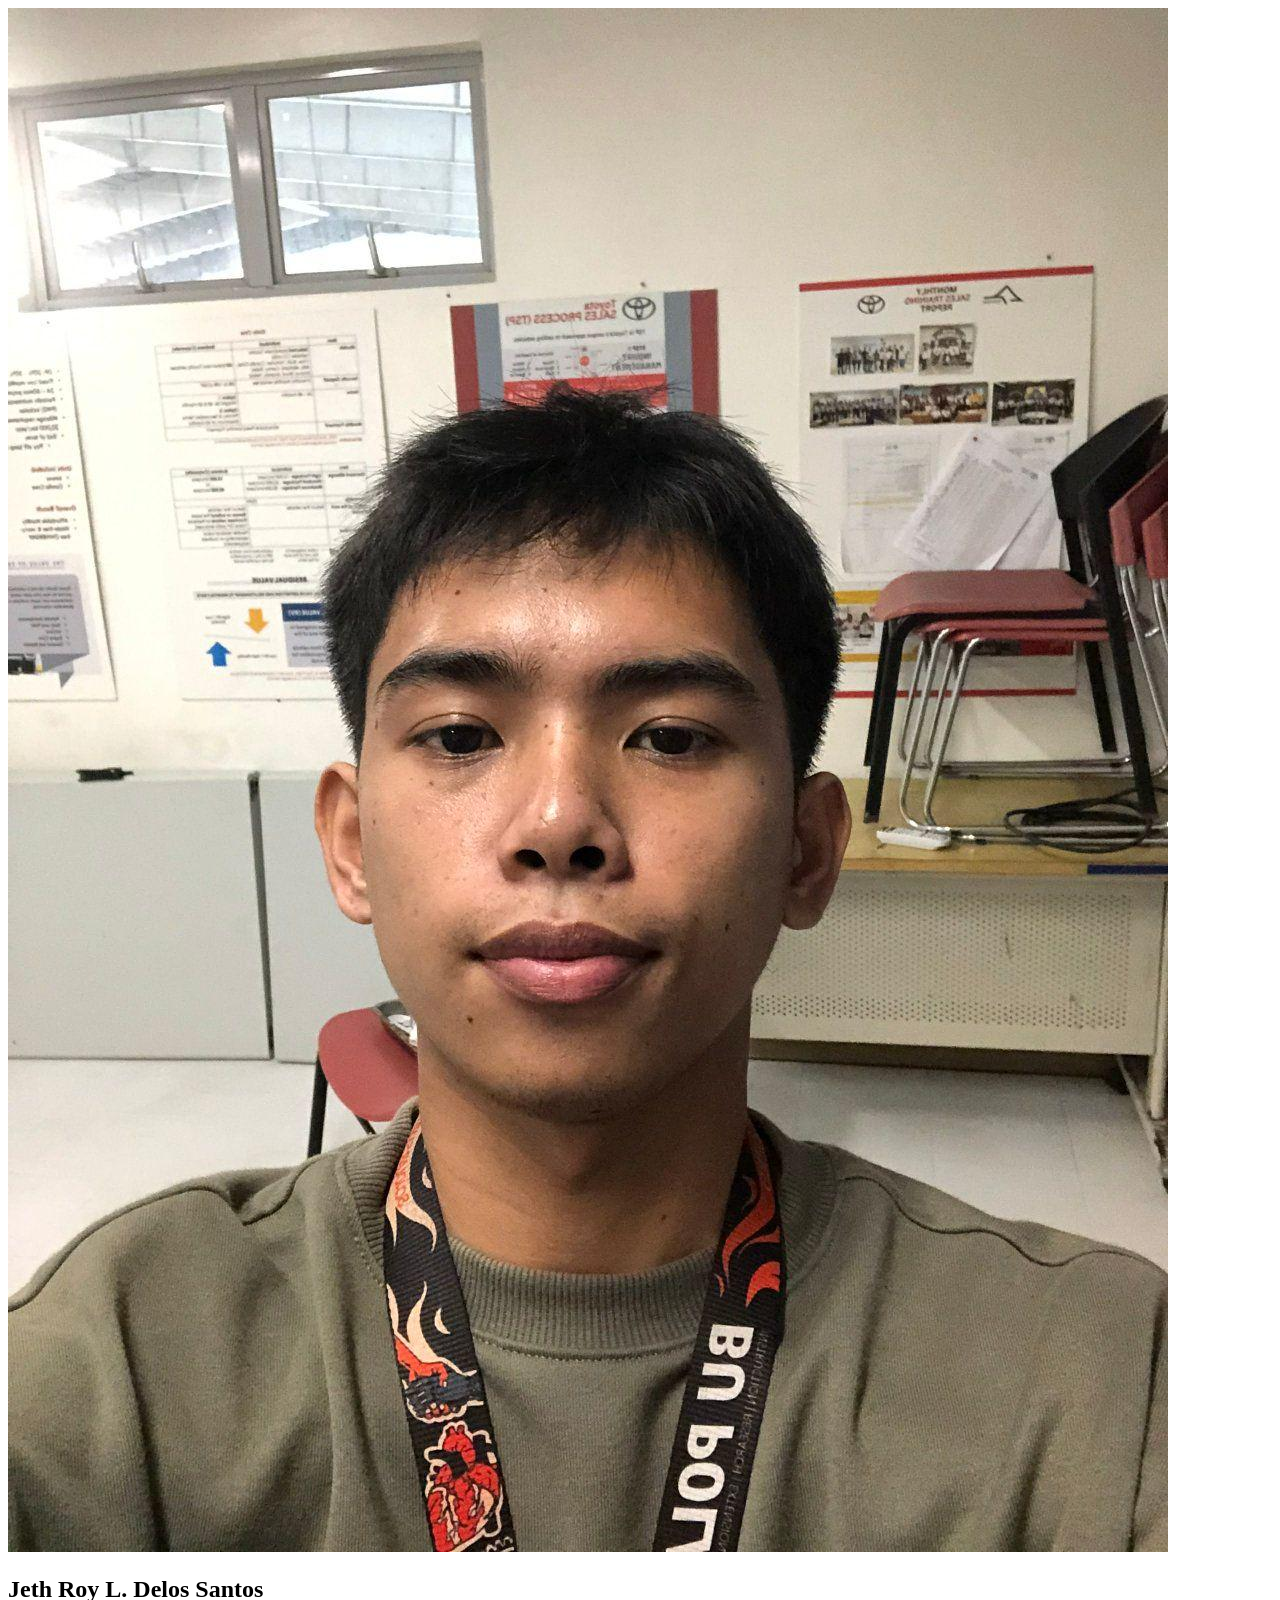
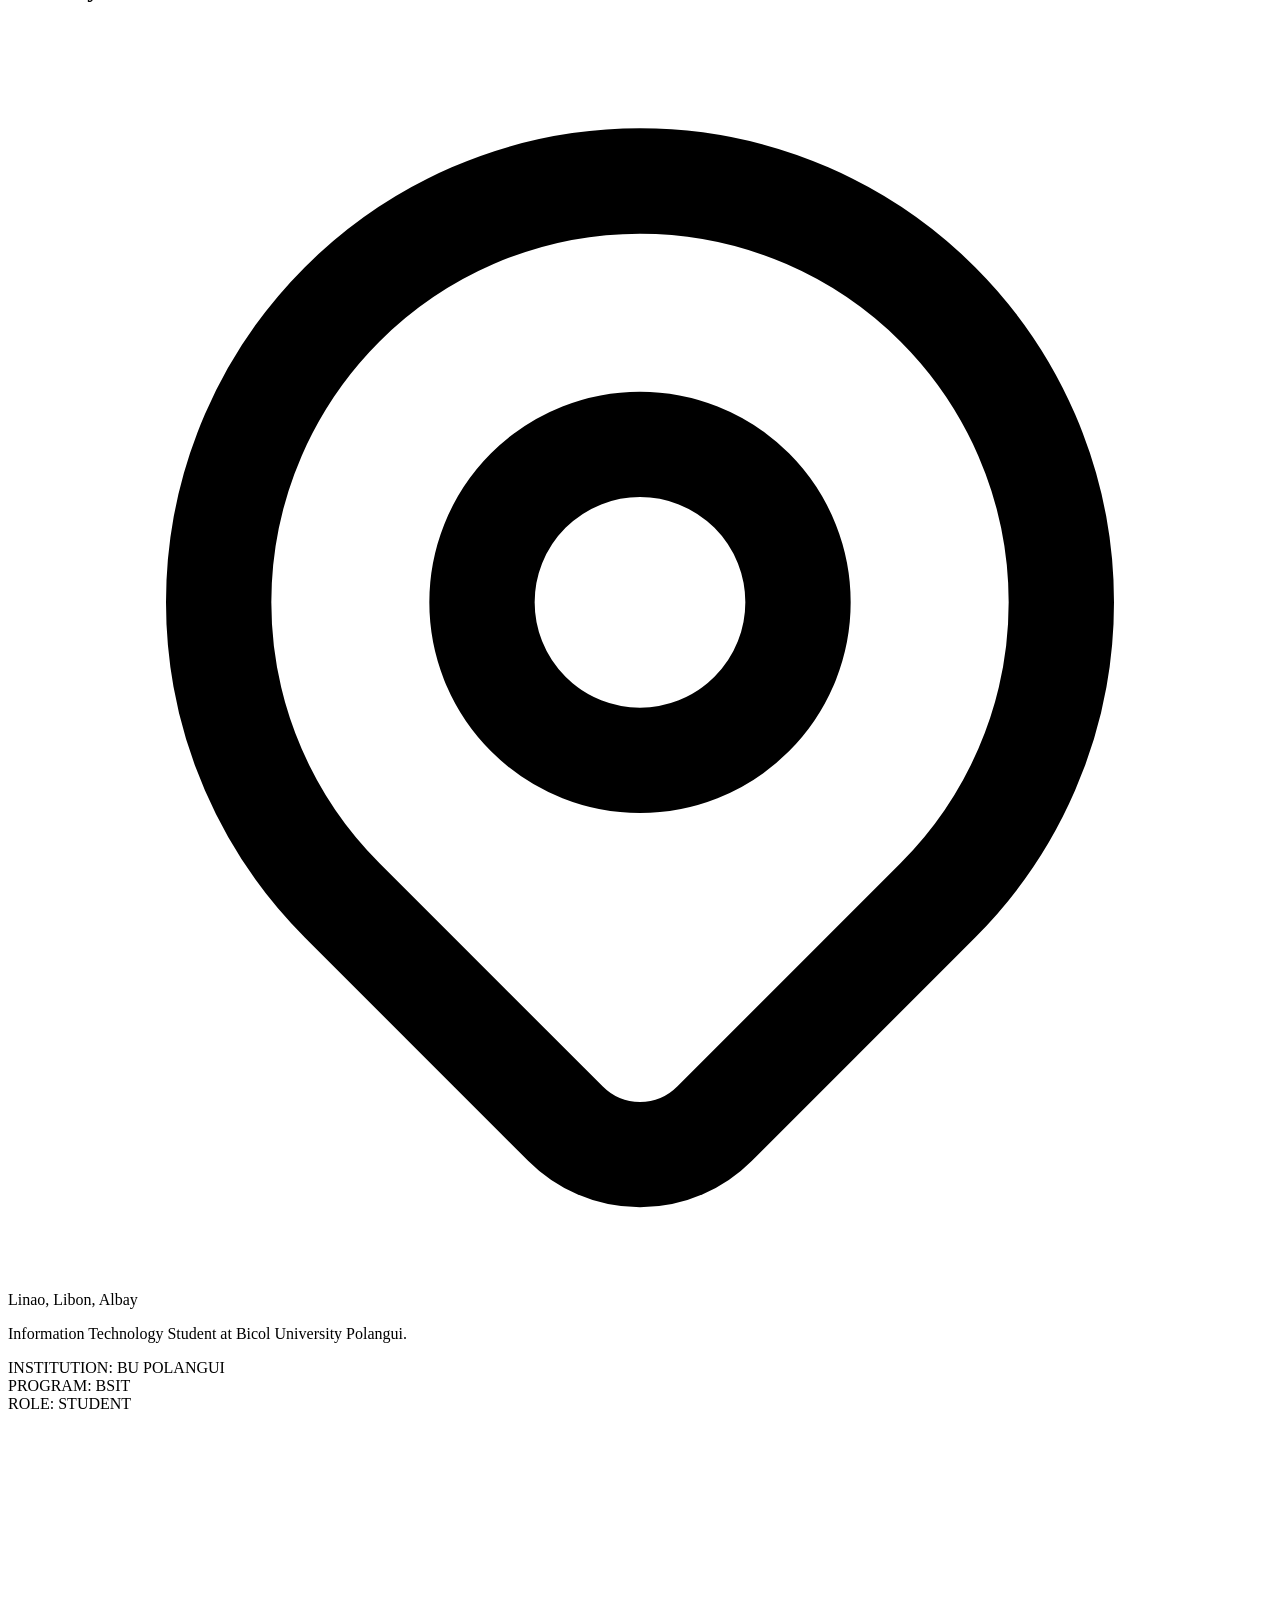
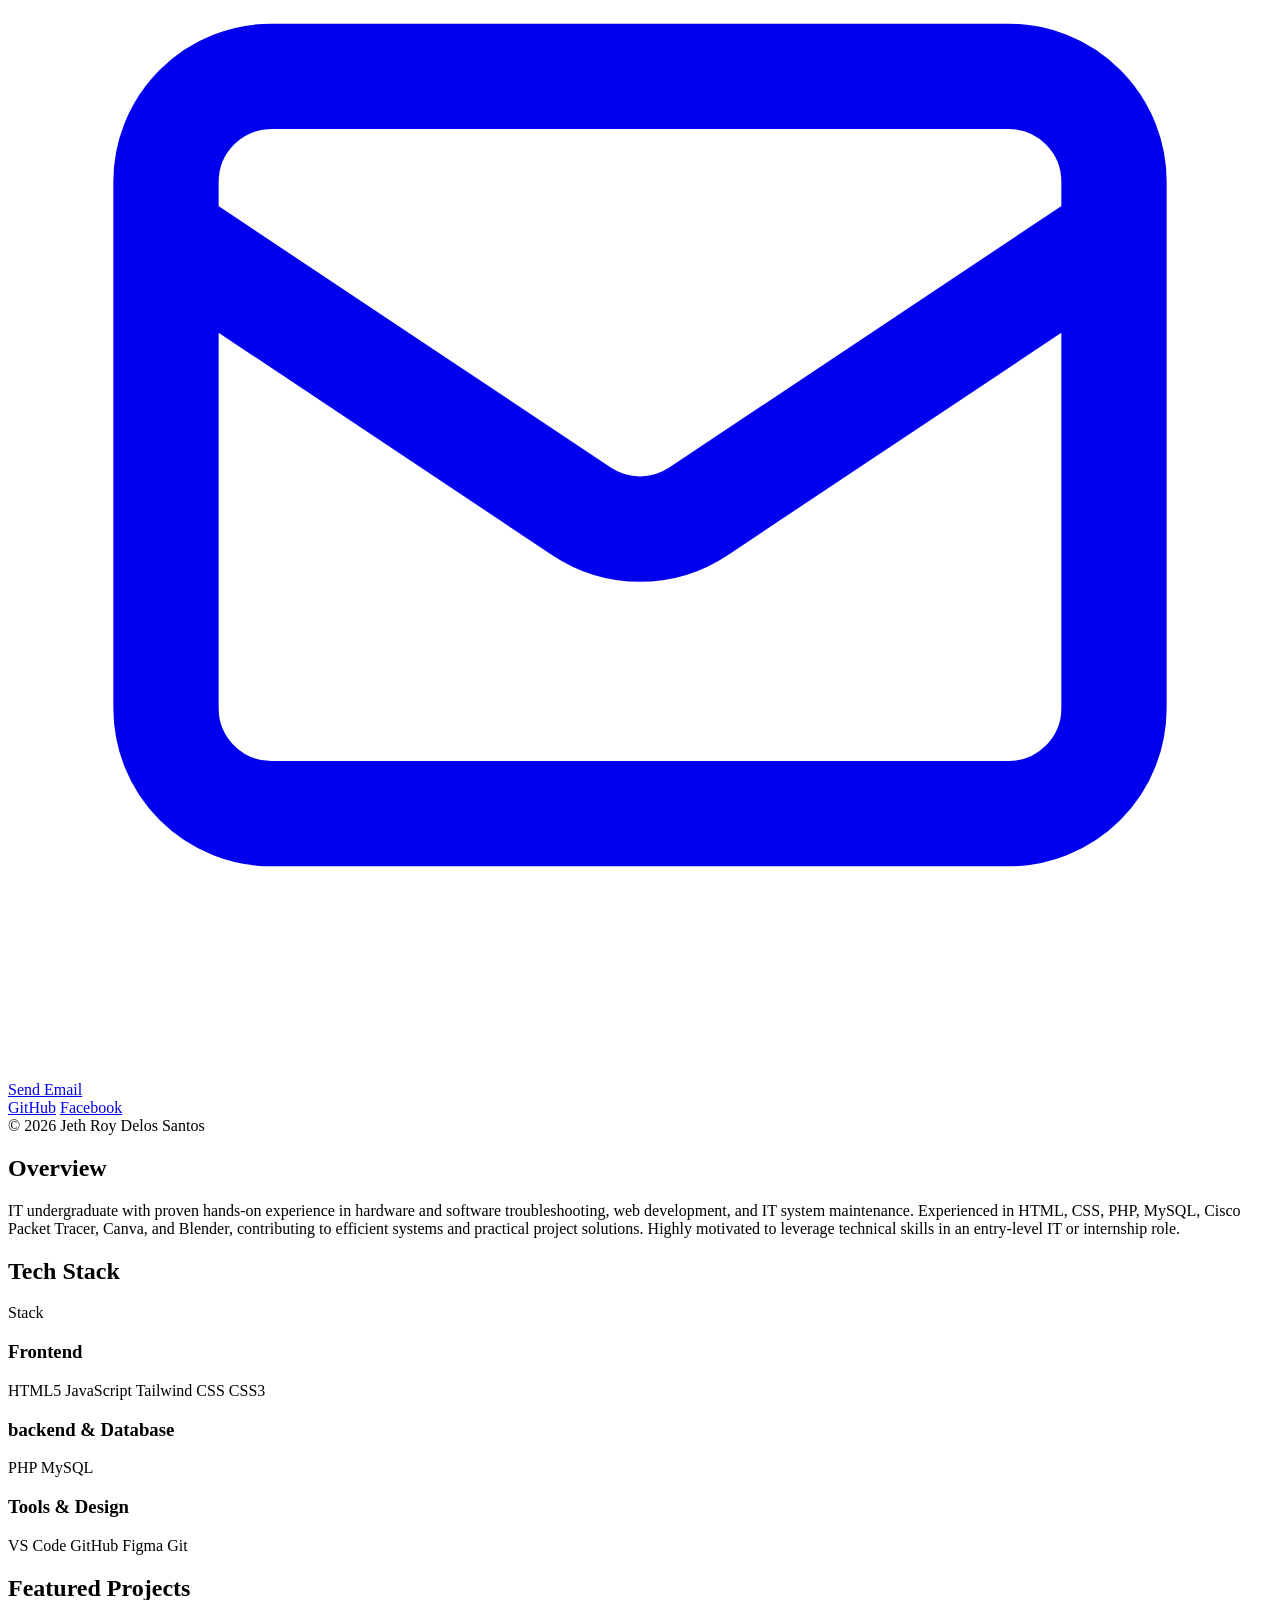
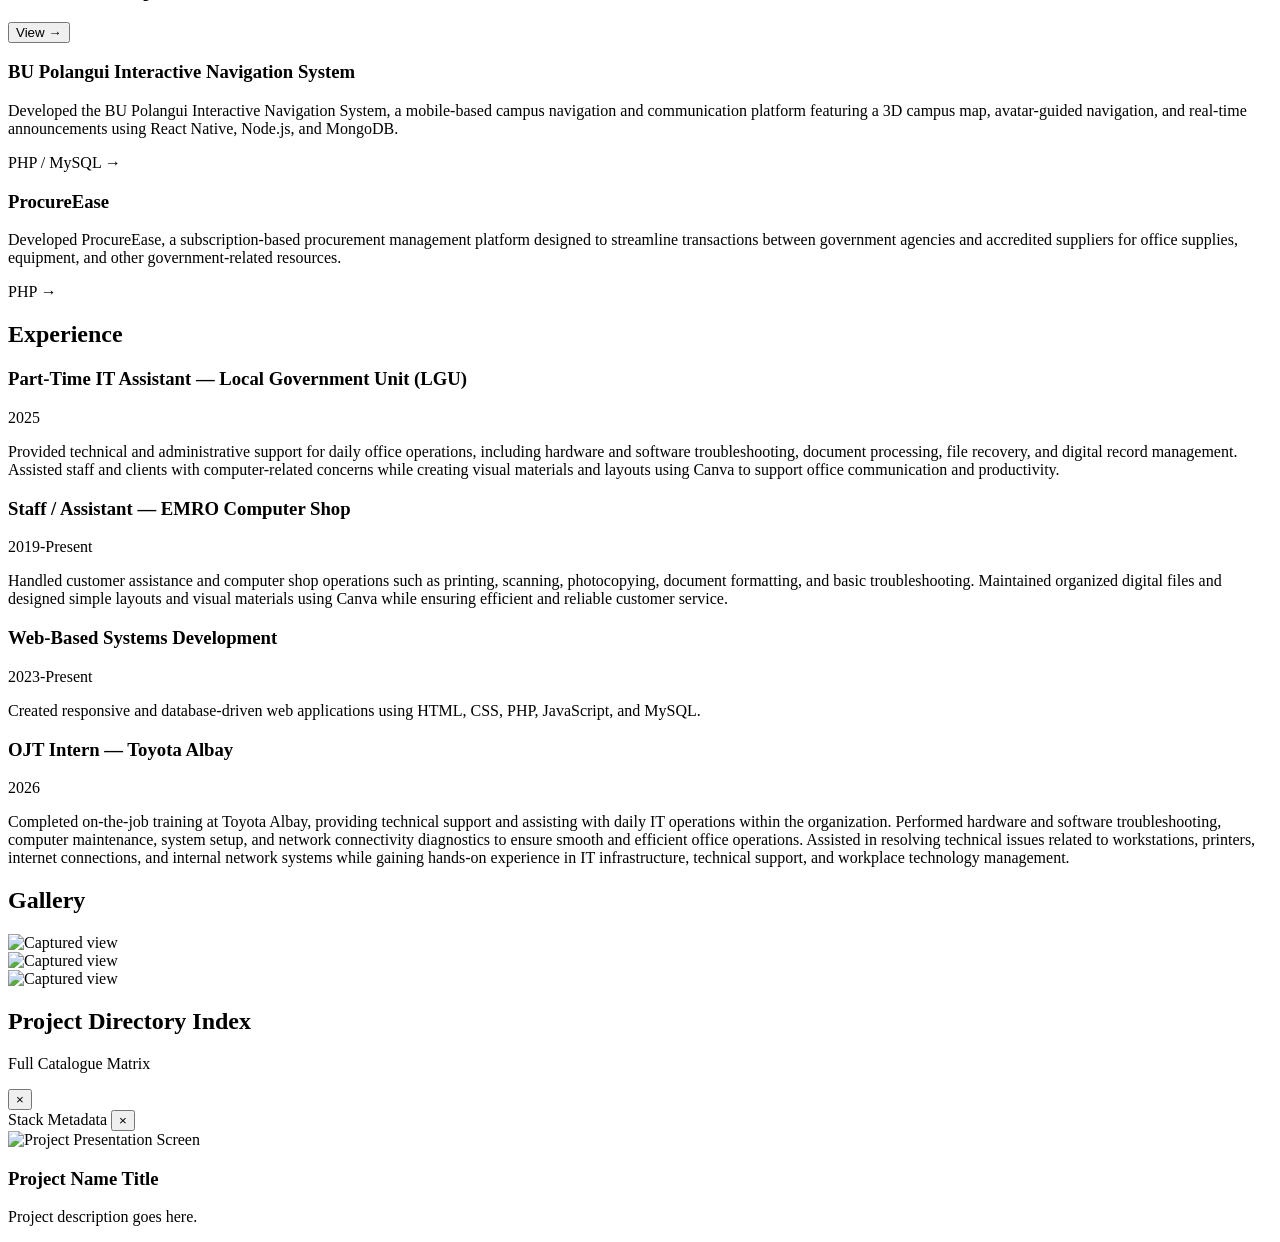
==== commit 85b97654: "update functionality for projects" ====
--- a/index.html
+++ b/index.html
@@ -5,6 +5,8 @@
     <meta name="viewport" content="width=device-width, initial-scale=1.0">
     <title>Jeth Roy | Portfolio</title>
     <script src="https://cdn.tailwindcss.com"></script>
+    <link href="https://fonts.googleapis.com/css2?family=Plus+Jakarta+Sans:wght@400;500;600;700&family=JetBrains+Mono:wght@400;500&display=swap" rel="stylesheet">
+    <link rel="stylesheet" href="assets/css/style.css">
     <script>
         tailwind.config = {
             theme: {
@@ -26,8 +28,6 @@
             }
         } 
     </script>
-    <link href="https://fonts.googleapis.com/css2?family=Plus+Jakarta+Sans:wght@400;500;600;700&family=JetBrains+Mono:wght@400;500&display=swap" rel="stylesheet">
-    <link rel="stylesheet" href="assets/css/style.css">
 </head>
 <body class="bg-surface text-slate-100 font-sans antialiased selection:bg-brand/30 selection:text-white">
 
@@ -129,42 +129,13 @@
             <section class="bg-panel border border-element rounded-2xl p-6 md:p-8">
                 <div class="flex justify-between items-center mb-6">
                     <h2 class="text-xs uppercase tracking-widest text-brandLight font-mono font-bold">Featured Projects</h2>
-                    <a href="#" class="text-[11px] font-mono text-textMuted hover:text-white flex items-center gap-1 transition">
+                    <button id="viewAllProjectsBtn" class="text-[11px] font-mono text-textMuted hover:text-white flex items-center gap-1 transition">
                         View →
-                    </a>
-                </div>
-                
-                <div class="grid grid-cols-1 md:grid-cols-2 gap-4">
-                    <div class="bg-surface/40 border border-element hover:border-line rounded-xl p-5 flex flex-col justify-between group transition-all duration-300">
-                        <div>
-                            <div class="flex justify-between items-start gap-2 mb-2">
-                                <h3 class="font-bold text-sm text-white group-hover:text-brandLight transition">BU Polangui Interactive Navigation System</h3>
-                            </div>
-                            <p class="text-xs text-textMuted leading-relaxed mb-4">
-                                Developed the BU Polangui Interactive Navigation System, a mobile-based campus navigation and communication platform featuring a 3D campus map, avatar-guided navigation, and real-time announcements using React Native, Node.js, and MongoDB.
-                            </p>
-                        </div>
-                        <div class="flex items-center justify-between mt-2 pt-2 border-t border-element">
-                            <span class="text-[10px] font-mono text-slate-500">PHP / MySQL</span>
-                            <span class="text-xs text-white opacity-0 group-hover:opacity-100 transition duration-300">→</span>
-                        </div>
-                    </div>
-
-                    <div class="bg-surface/40 border border-element hover:border-line rounded-xl p-5 flex flex-col justify-between group transition-all duration-300">
-                        <div>
-                            <div class="flex justify-between items-start gap-2 mb-2">
-                                <h3 class="font-bold text-sm text-white group-hover:text-brandLight transition">ProcureEase</h3>
-                            </div>
-                            <p class="text-xs text-textMuted leading-relaxed mb-4">
-                                Developed ProcureEase, a subscription-based procurement management platform designed to streamline transactions between government agencies and accredited suppliers for office supplies, equipment, and other government-related resources.
-                            </p>
-                        </div>
-                        <div class="flex items-center justify-between mt-2 pt-2 border-t border-element">
-                            <span class="text-[10px] font-mono text-slate-500">PHP</span>
-                            <span class="text-xs text-white opacity-0 group-hover:opacity-100 transition duration-300">→</span>
-                        </div>
-                    </div>
-                </div>
+                    </button>
+                </div>
+                
+                <div id="mainProjectGrid" class="grid grid-cols-1 md:grid-cols-2 gap-4">
+                    </div>
             </section>
 
             <section class="bg-panel border border-element rounded-2xl p-6 md:p-8">
@@ -230,6 +201,38 @@
         </main>
     </div>
 
+    <div id="allProjectsModal" class="fixed inset-0 bg-surface/90 backdrop-blur-md z-50 invisible opacity-0 transition-all duration-300 flex items-center justify-center p-4">
+        <div class="bg-panel border border-element rounded-2xl max-w-4xl w-full max-h-[85vh] overflow-hidden flex flex-col shadow-2xl">
+            <div class="p-6 border-b border-element flex justify-between items-center">
+                <div>
+                    <h2 class="text-lg font-bold text-white">Project Directory Index</h2>
+                    <p class="text-xs text-textMuted font-mono">Full Catalogue Matrix</p>
+                </div>
+                <button id="closeAllProjectsBtn" class="text-slate-400 hover:text-white bg-element hover:bg-line w-8 h-8 rounded-full flex items-center justify-center transition">&times;</button>
+            </div>
+            <div id="modalProjectsGrid" class="p-6 overflow-y-auto grid grid-cols-1 md:grid-cols-2 gap-4">
+                </div>
+        </div>
+    </div>
+
+    <div id="detailProjectModal" class="fixed inset-0 bg-surface/95 backdrop-blur-md z-[60] invisible opacity-0 transition-all duration-300 flex items-center justify-center p-4">
+        <div class="bg-panel border border-element rounded-2xl max-w-2xl w-full max-h-[90vh] overflow-y-auto shadow-2xl flex flex-col">
+            <div class="p-6 border-b border-element flex justify-between items-center shrink-0">
+                <span class="text-[10px] font-mono tracking-widest uppercase text-brandLight" id="modalProjStack">Stack Metadata</span>
+                <button id="closeDetailProjectBtn" class="text-slate-400 hover:text-white bg-element hover:bg-line w-8 h-8 rounded-full flex items-center justify-center transition">&times;</button>
+            </div>
+            <div class="p-6 space-y-6">
+                <div class="w-full aspect-video rounded-xl bg-surface border border-line overflow-hidden">
+                    <img id="modalProjImage" src="" alt="Project Presentation Screen" class="w-full h-full object-cover">
+                </div>
+                <div>
+                    <h3 class="text-xl font-bold text-white" id="modalProjTitle">Project Name Title</h3>
+                    <p class="text-sm text-textMuted mt-3 leading-relaxed whitespace-pre-line" id="modalProjDesc">Project description goes here.</p>
+                </div>
+            </div>
+        </div>
+    </div>
+
     <script src="assets/js/main.js"></script>
 </body>
 </html>
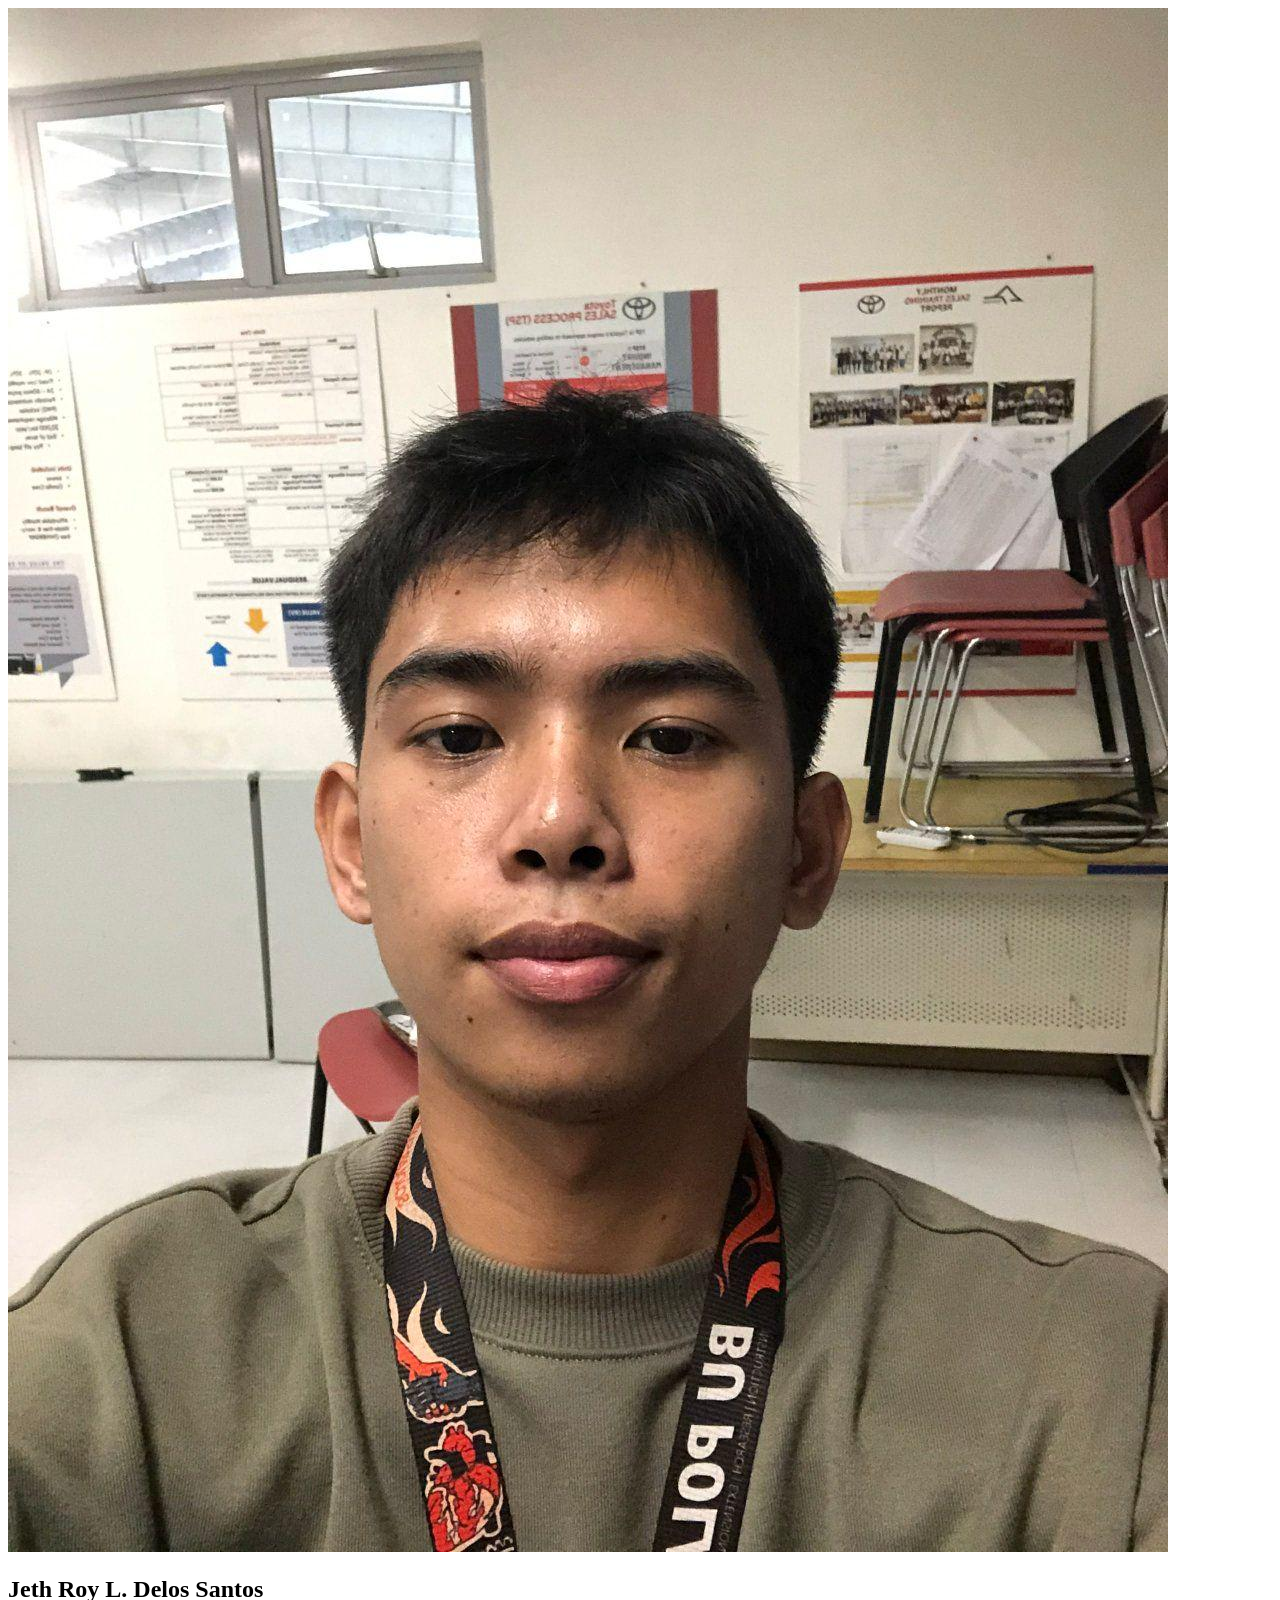
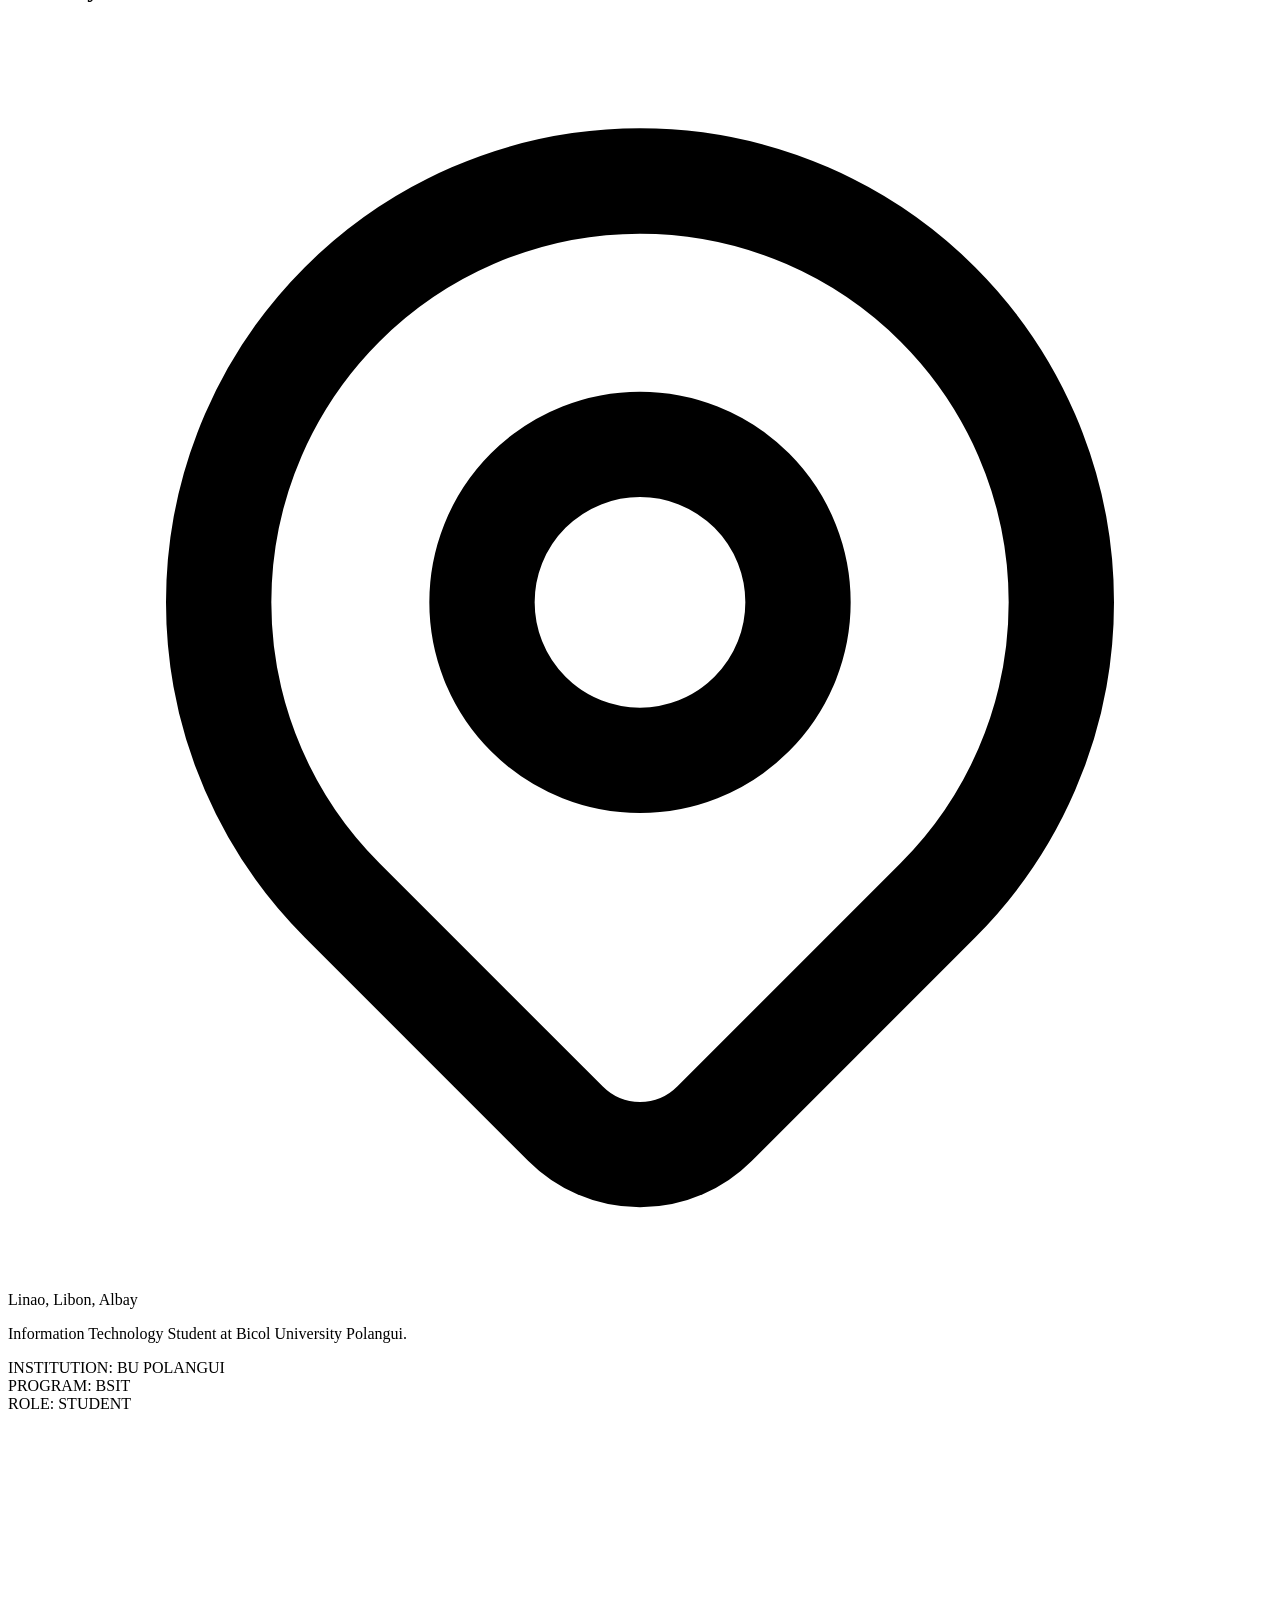
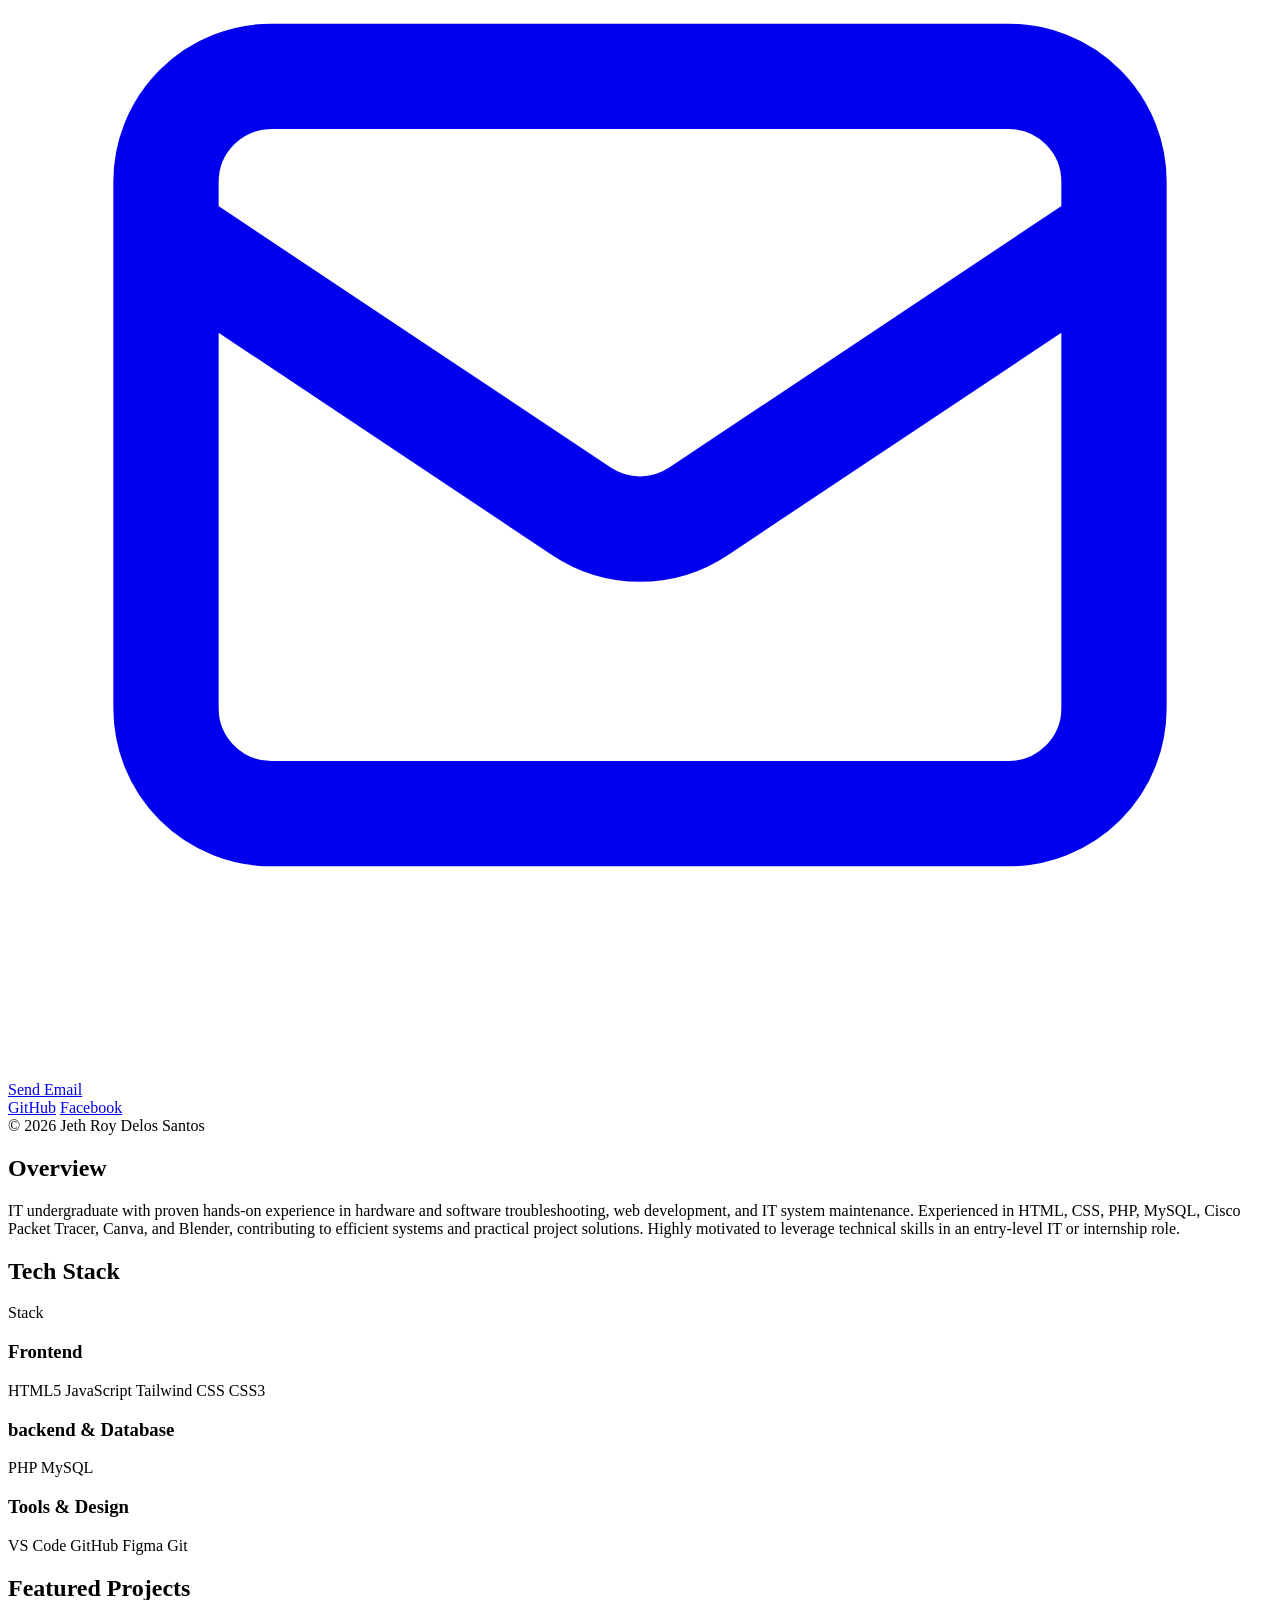
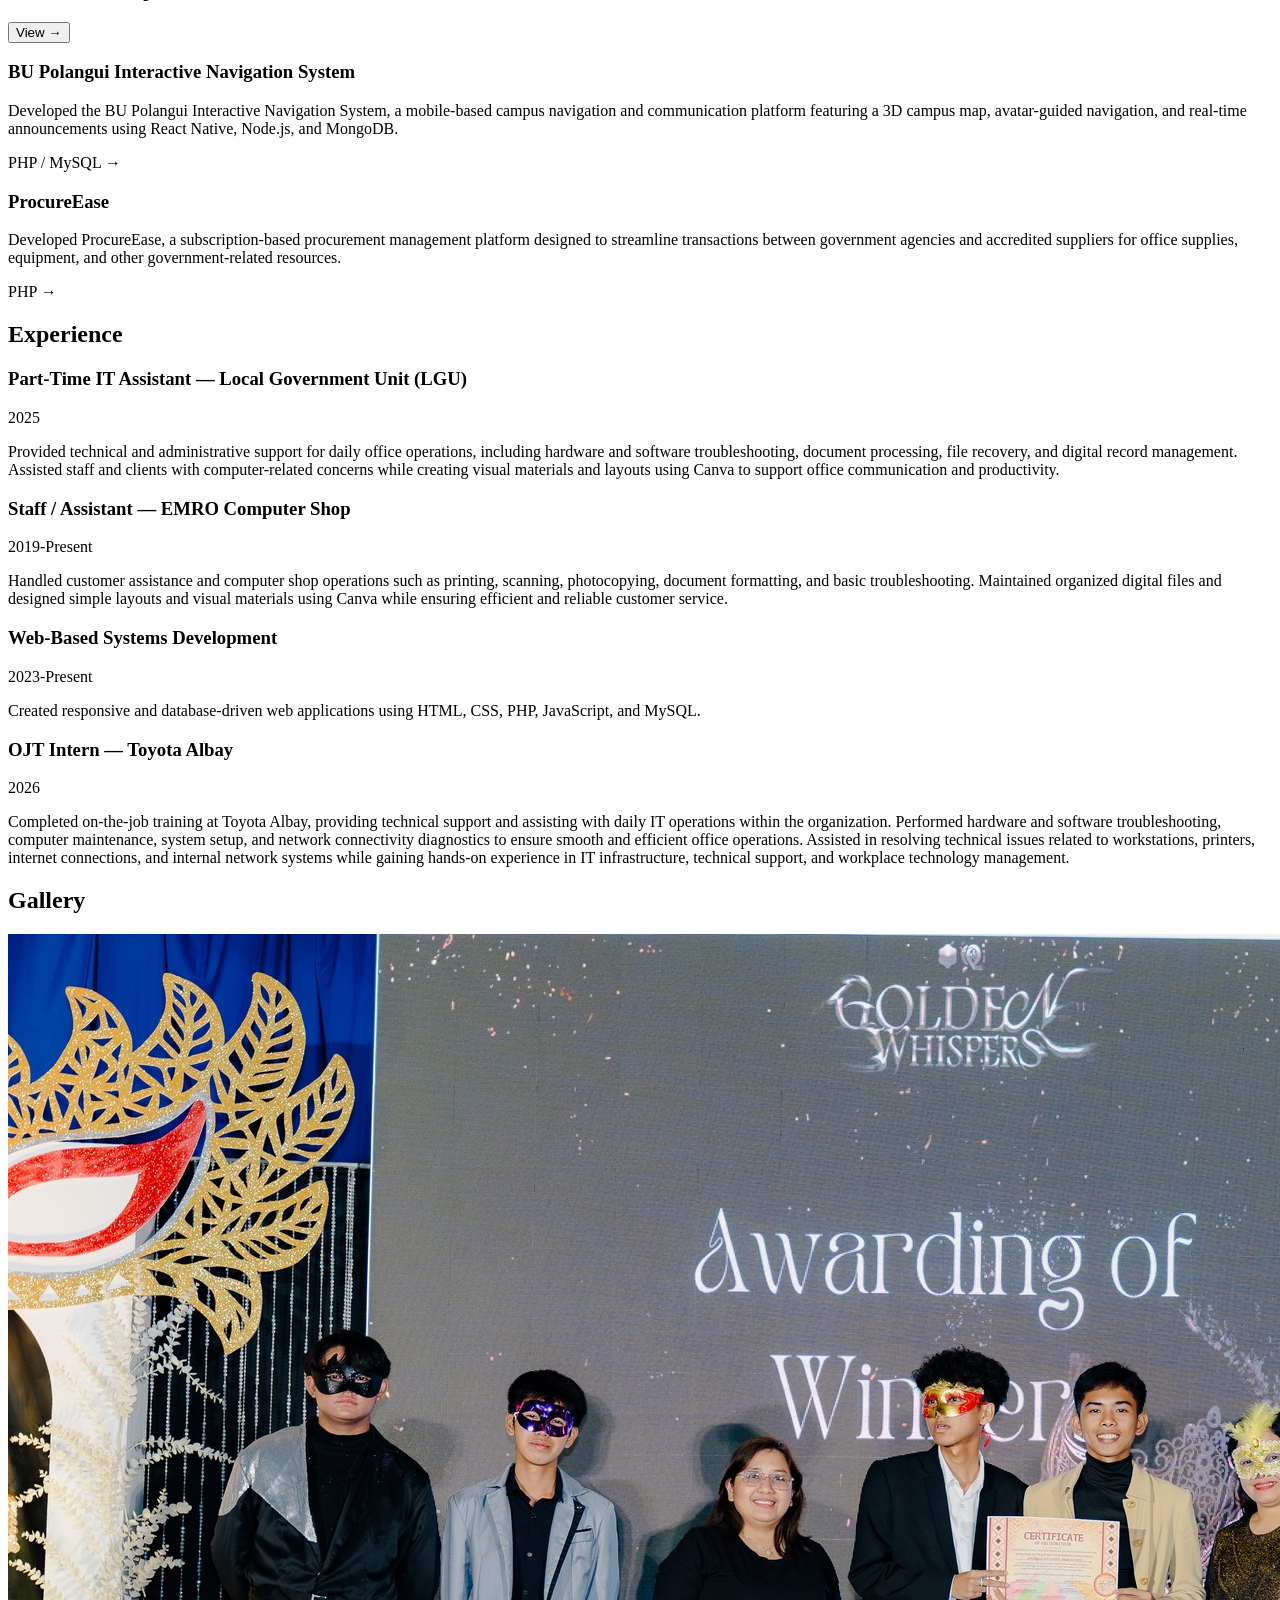
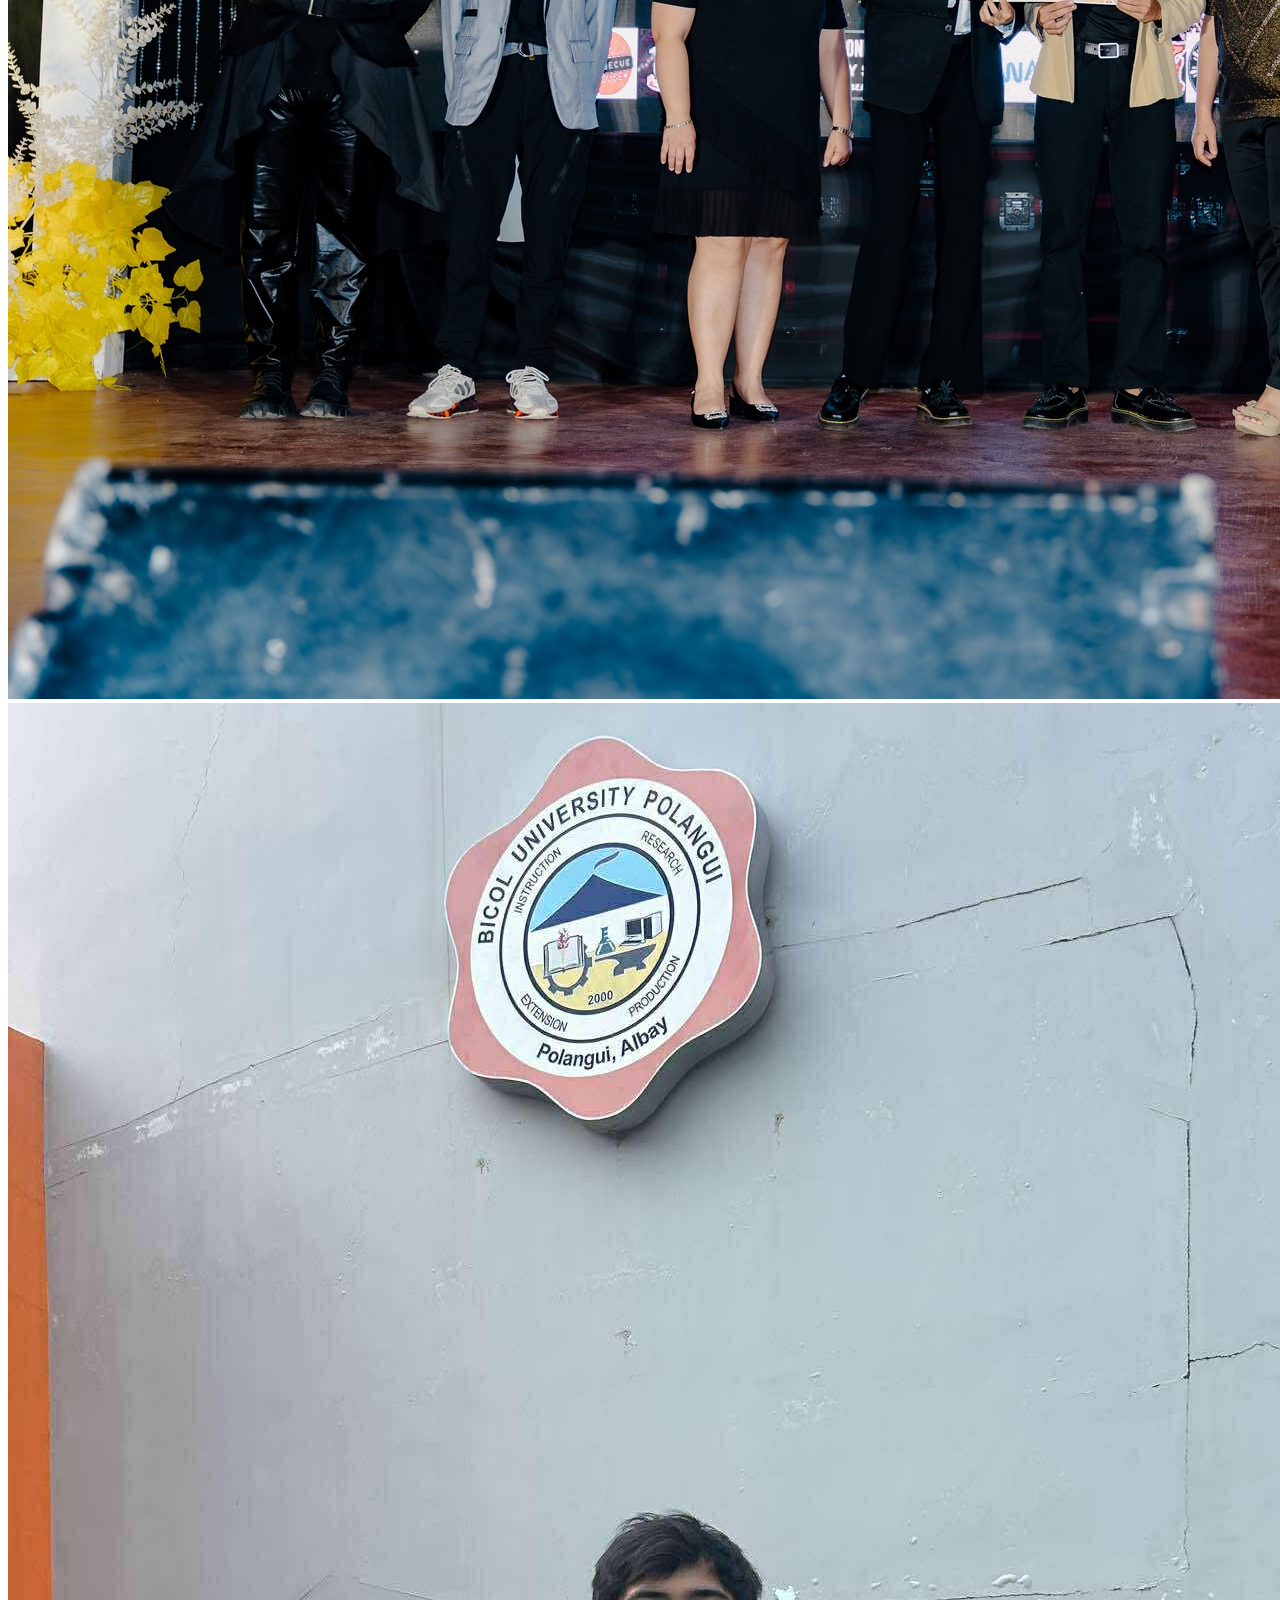
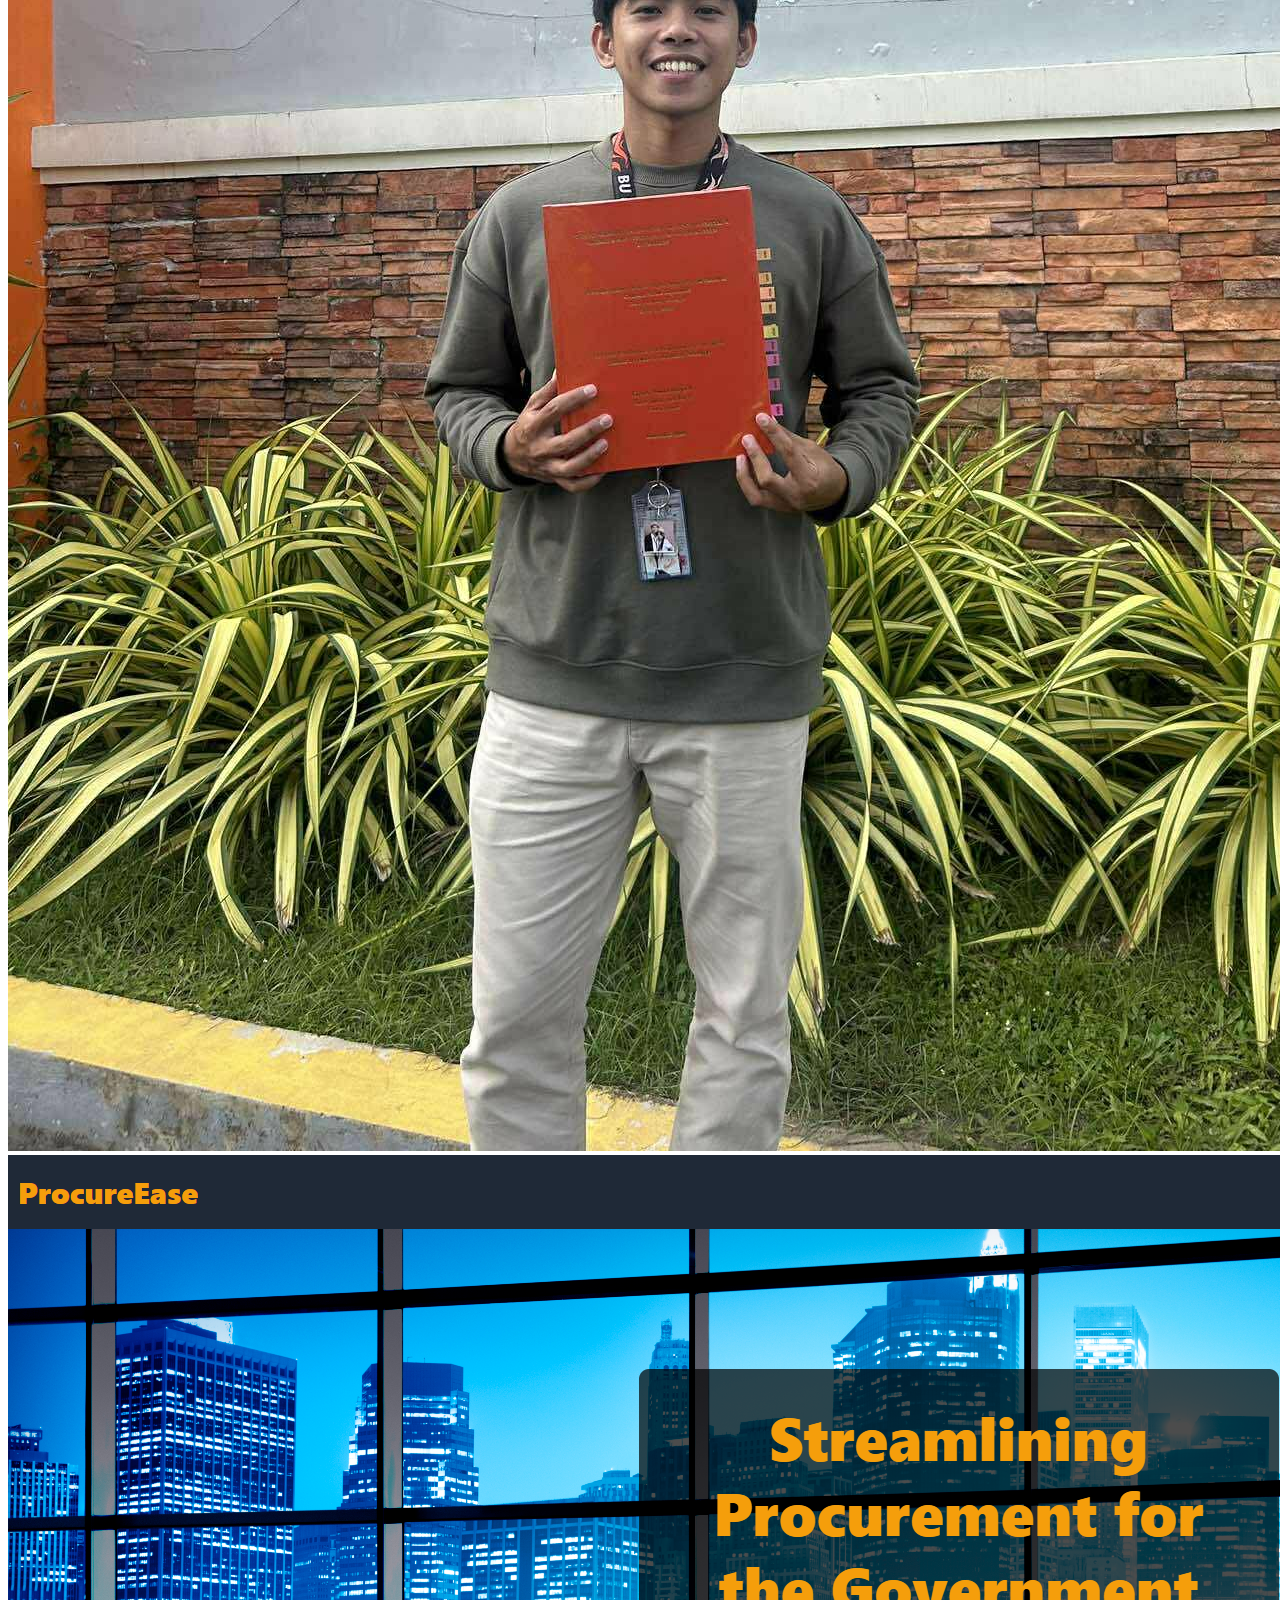
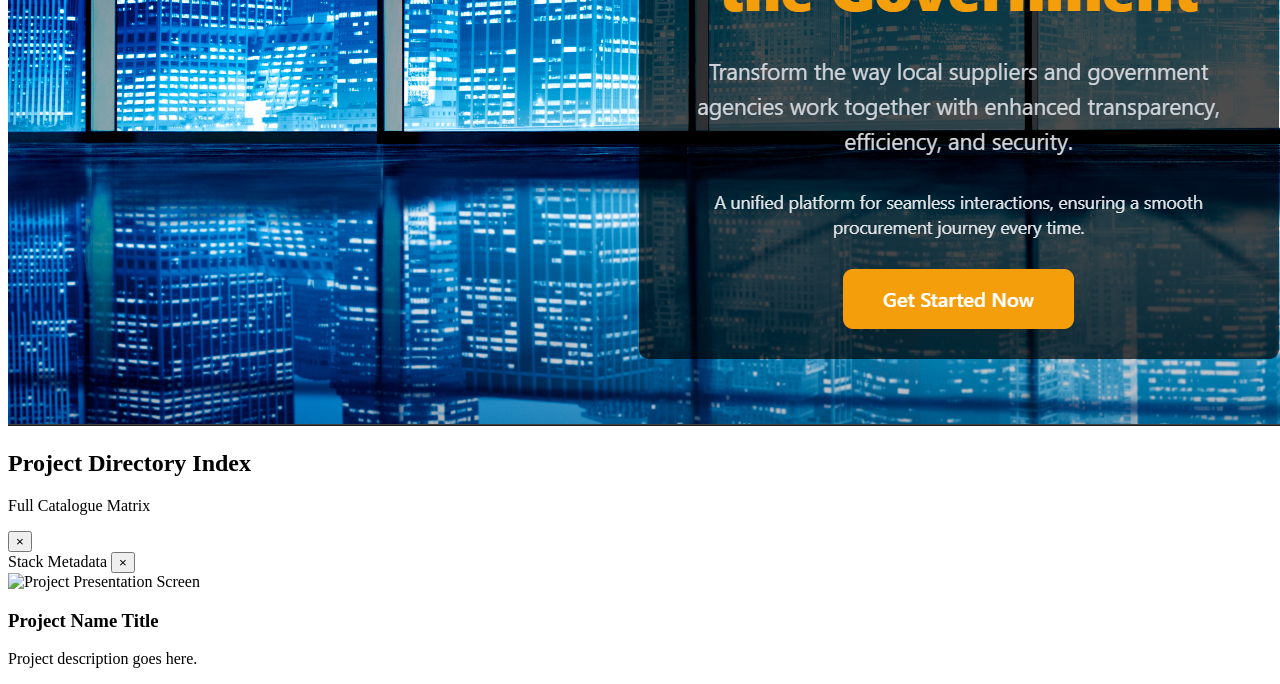
==== commit 7dbbdf6c: "multiple updates" ====
--- a/index.html
+++ b/index.html
@@ -192,7 +192,7 @@
                         <div class="absolute inset-0 bg-gradient-to-t from-surface via-transparent to-transparent opacity-60"></div>
                     </div>
                     <div class="aspect-video bg-surface border border-element rounded-xl overflow-hidden relative group col-span-2 md:col-span-1">
-                        <img src="assets/images/gallery/image3.jpg" alt="Captured view" class="w-full h-full object-cover transition-transform duration-500 group-hover:scale-105">
+                        <img src="assets/images/pro.png" alt="Captured view" class="w-full h-full object-cover transition-transform duration-500 group-hover:scale-105">
                         <div class="absolute inset-0 bg-gradient-to-t from-surface via-transparent to-transparent opacity-60"></div>
                     </div>
                 </div>
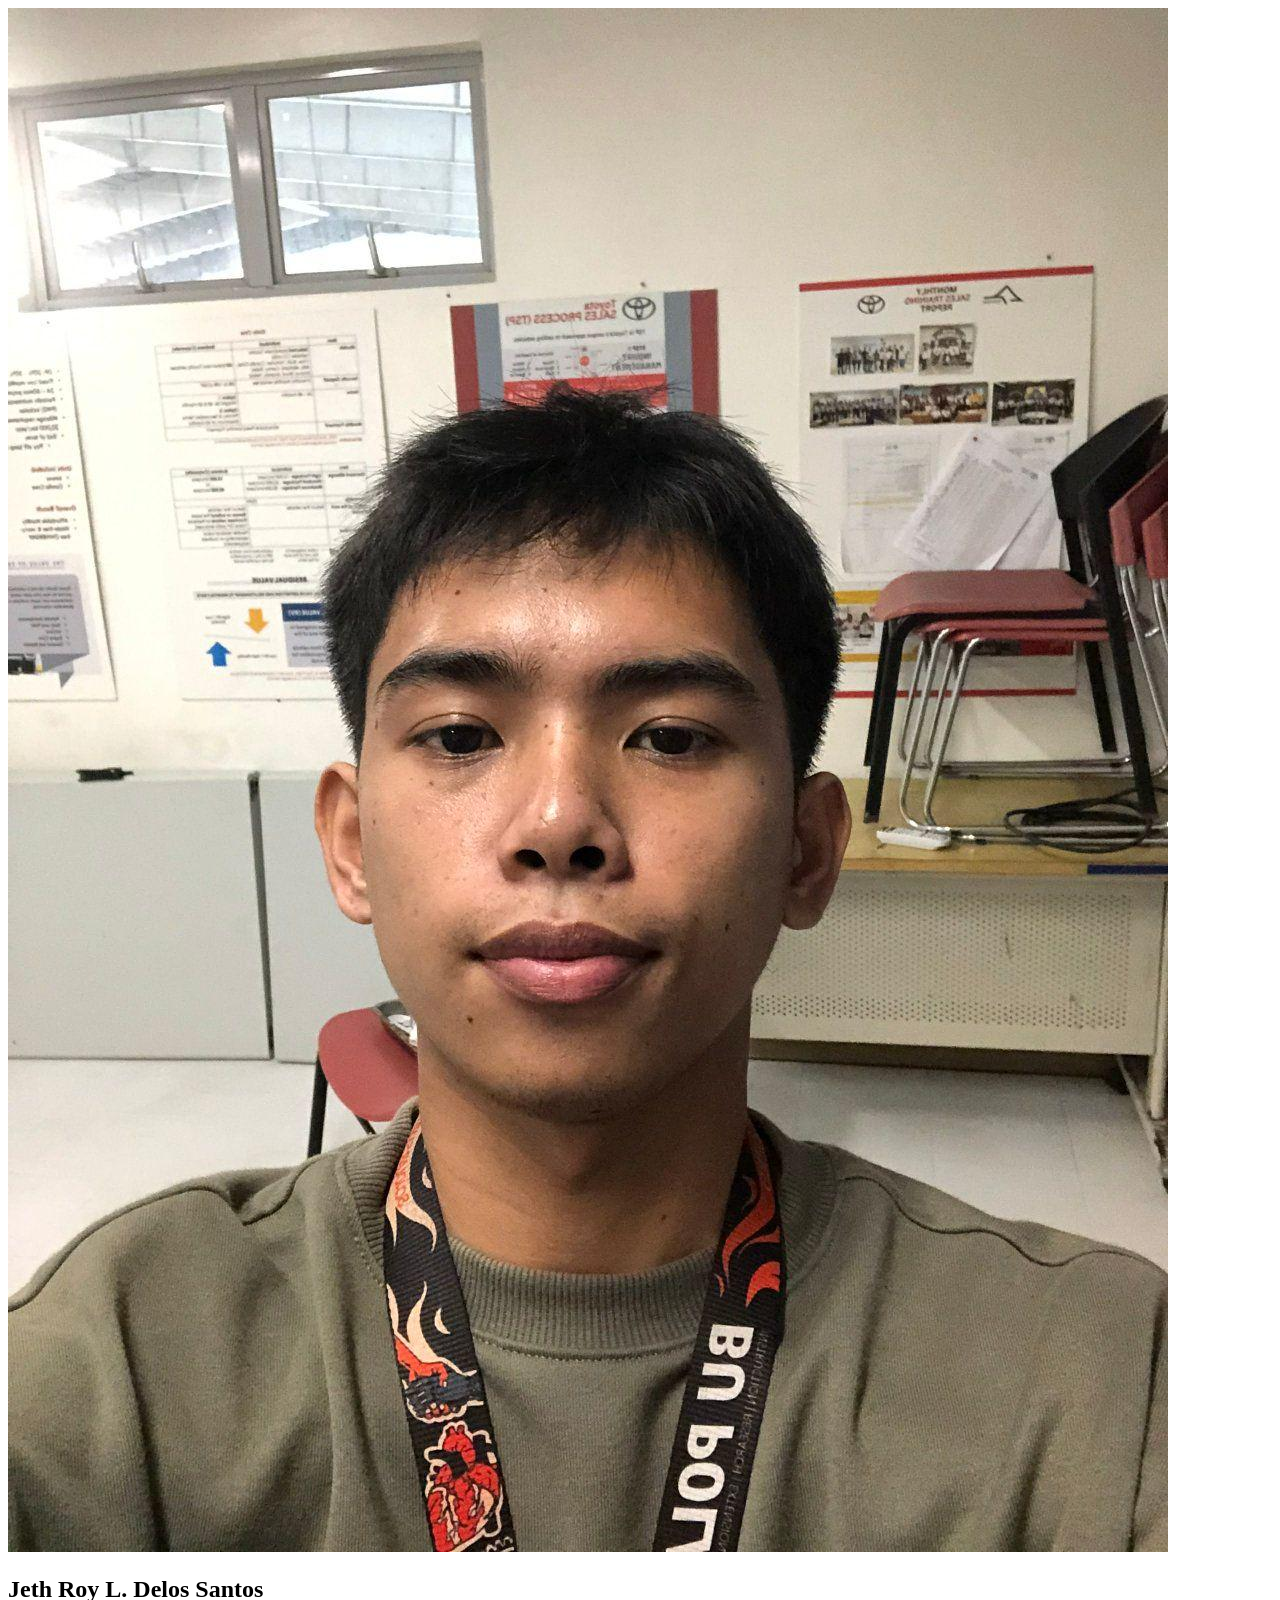
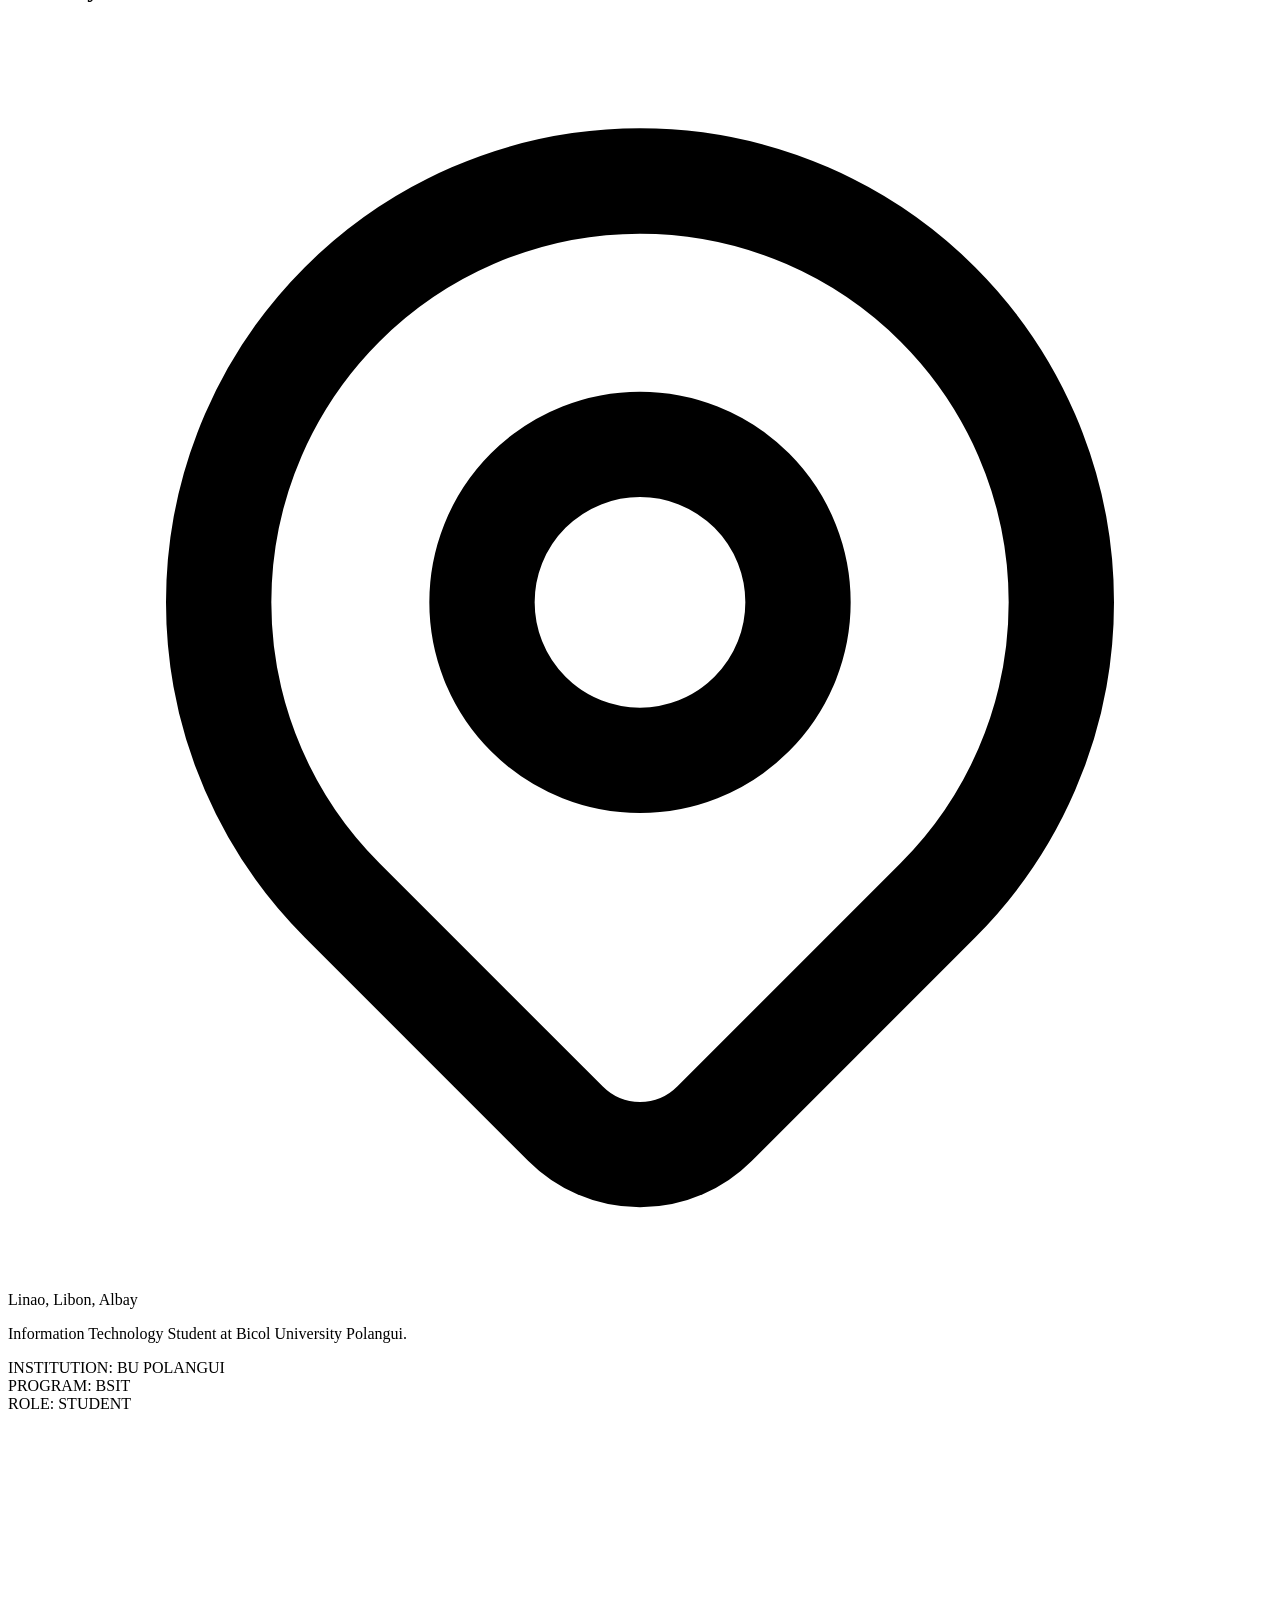
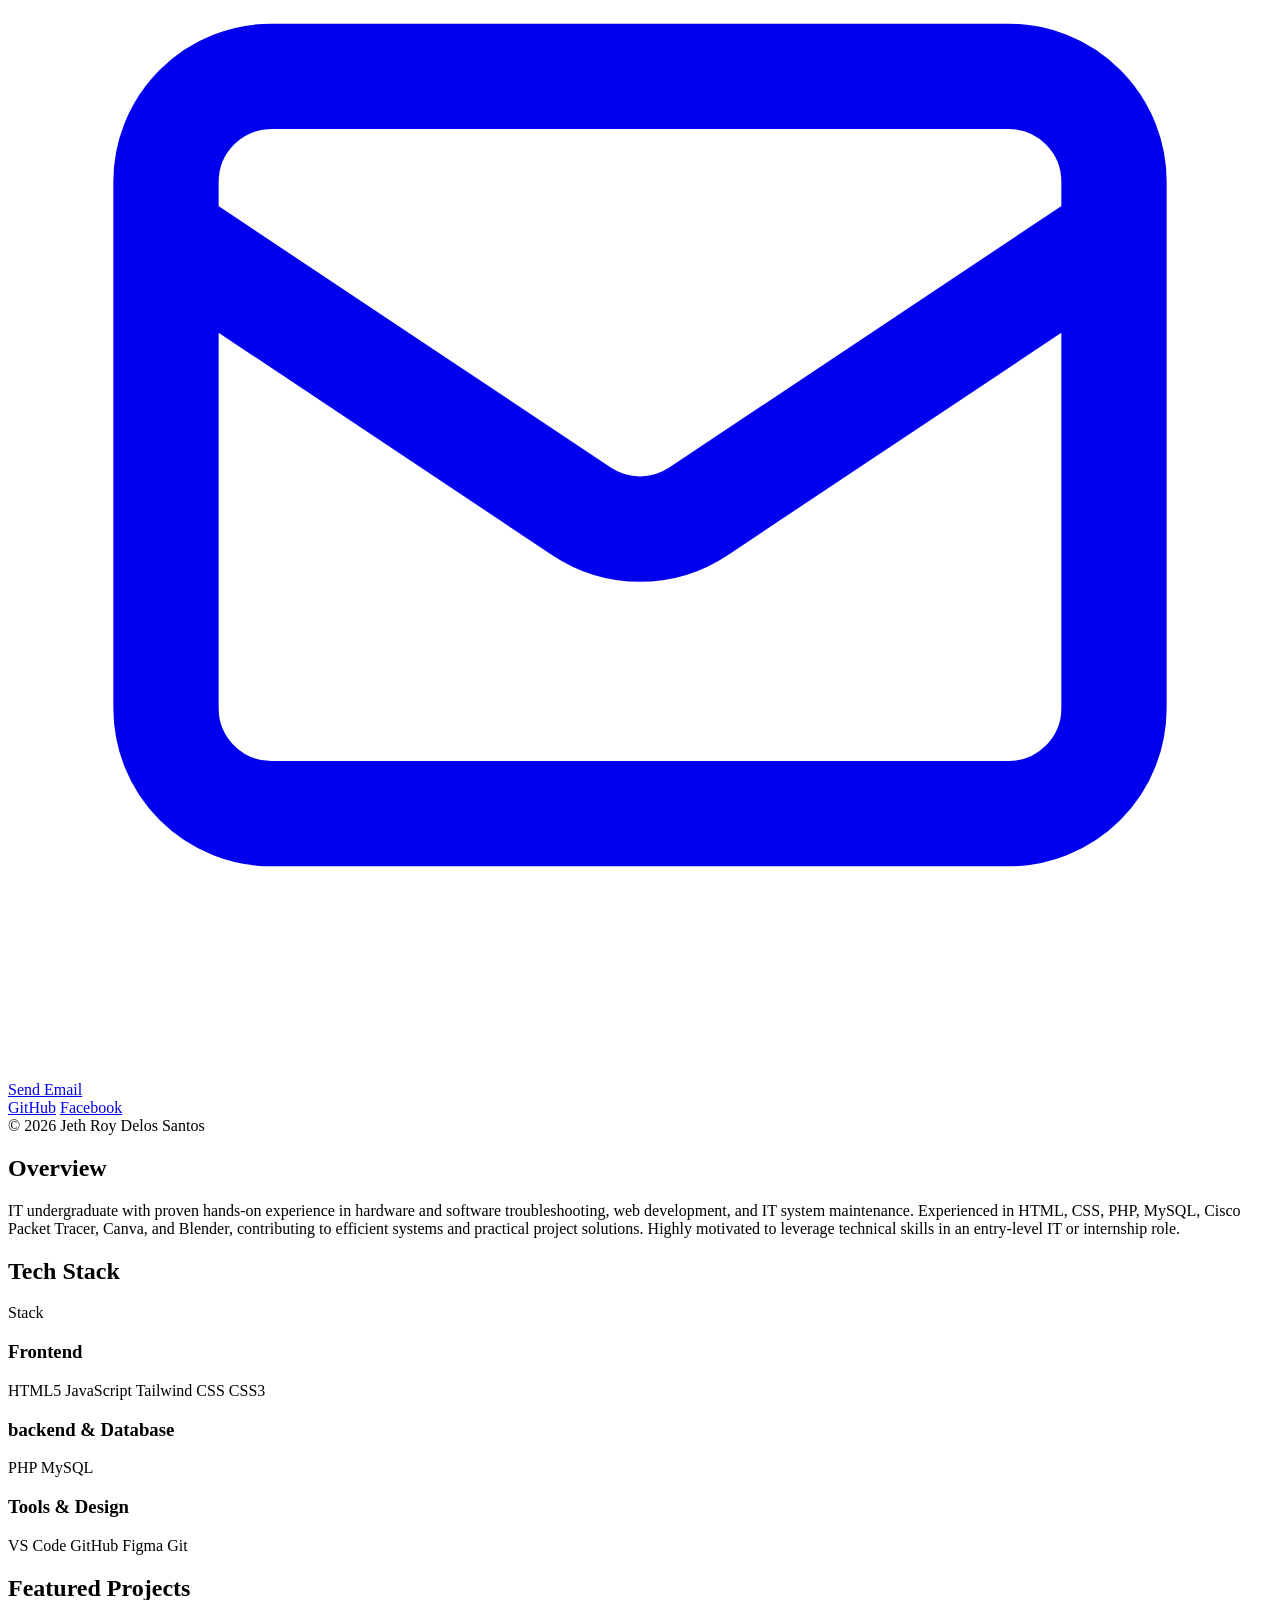
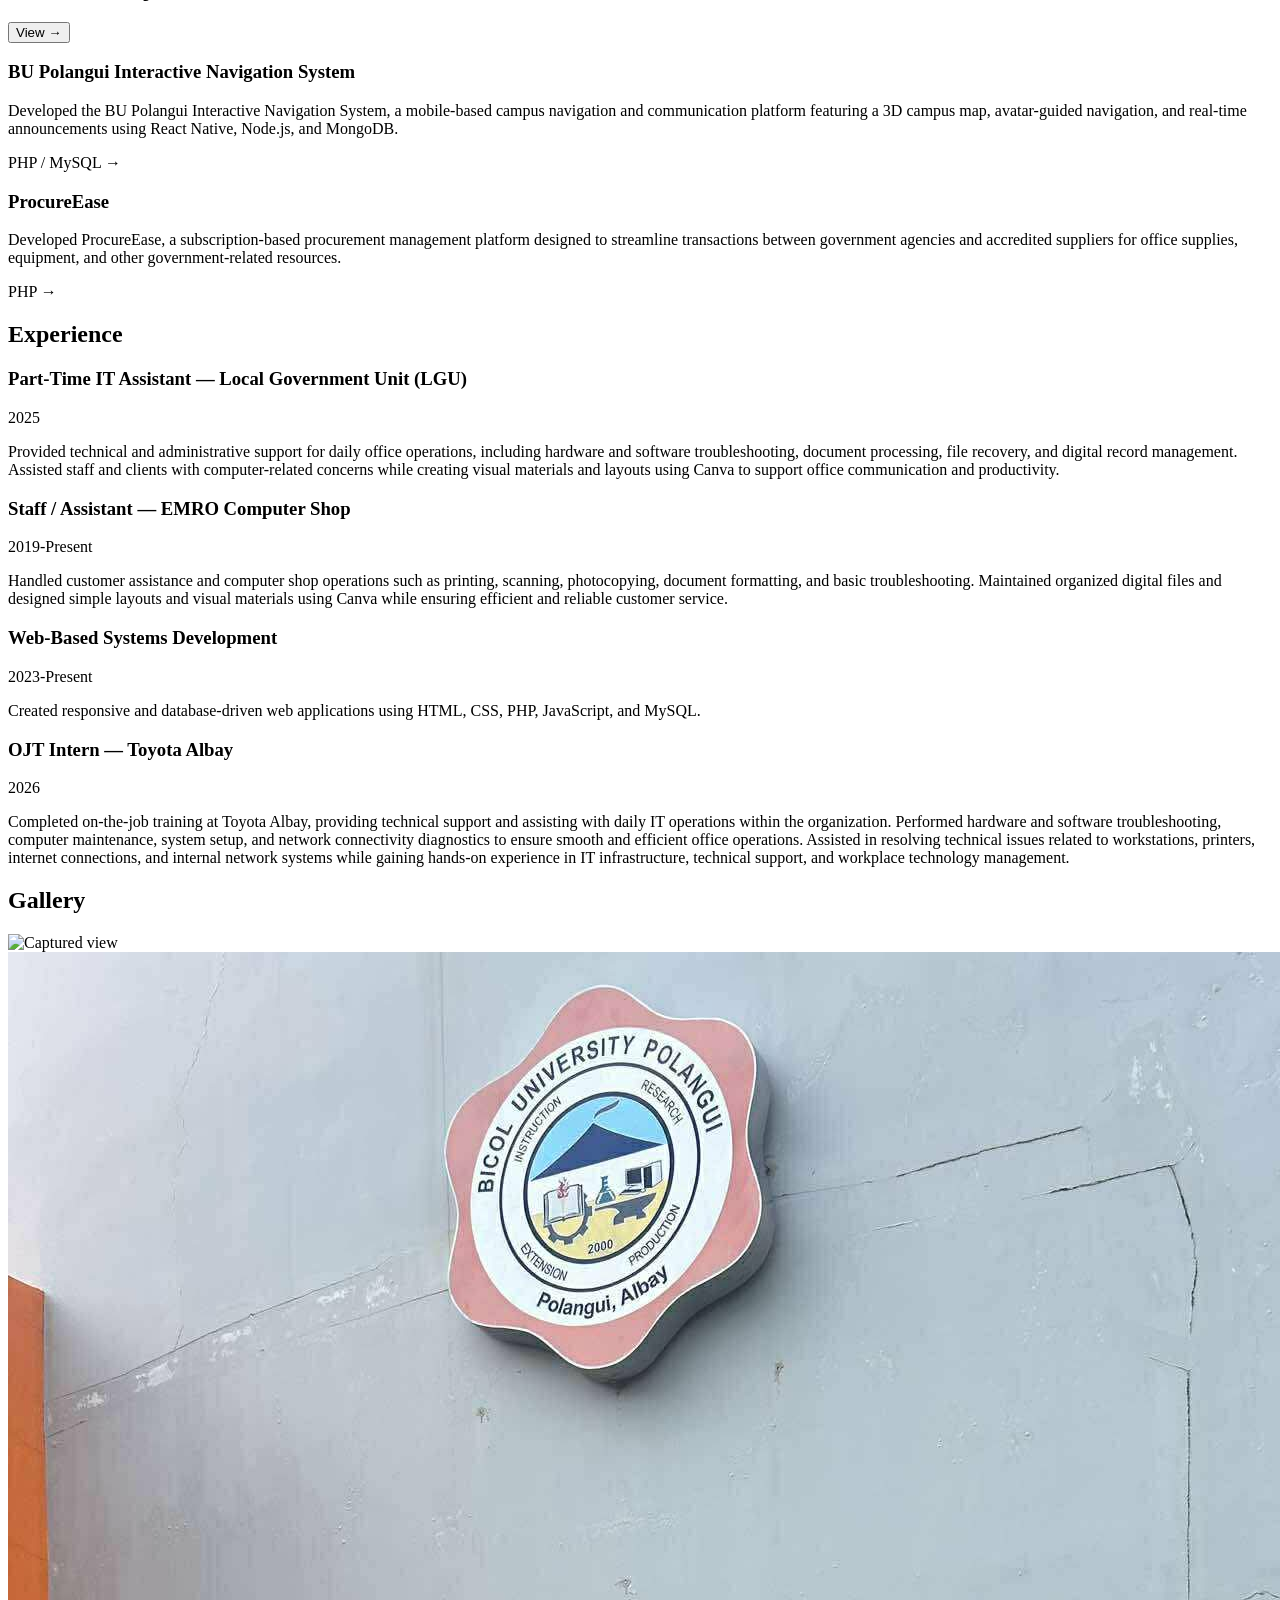
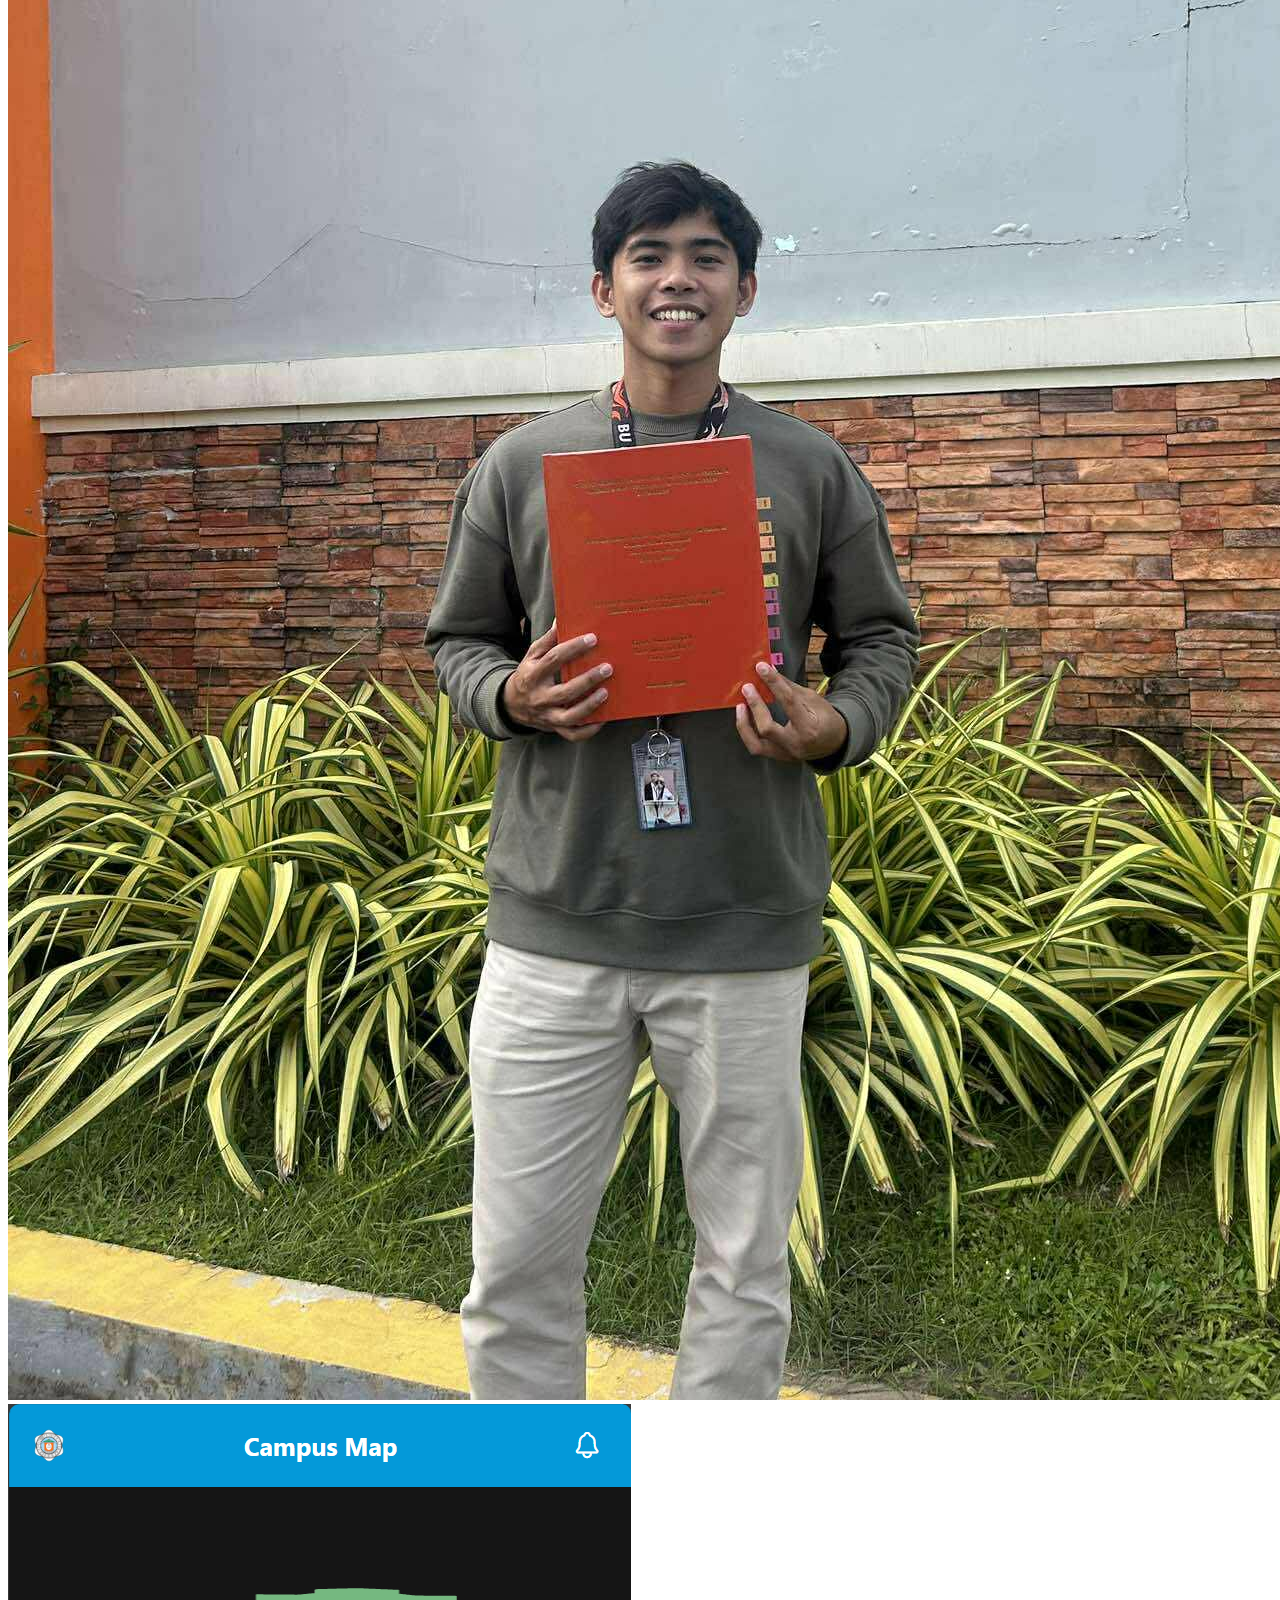
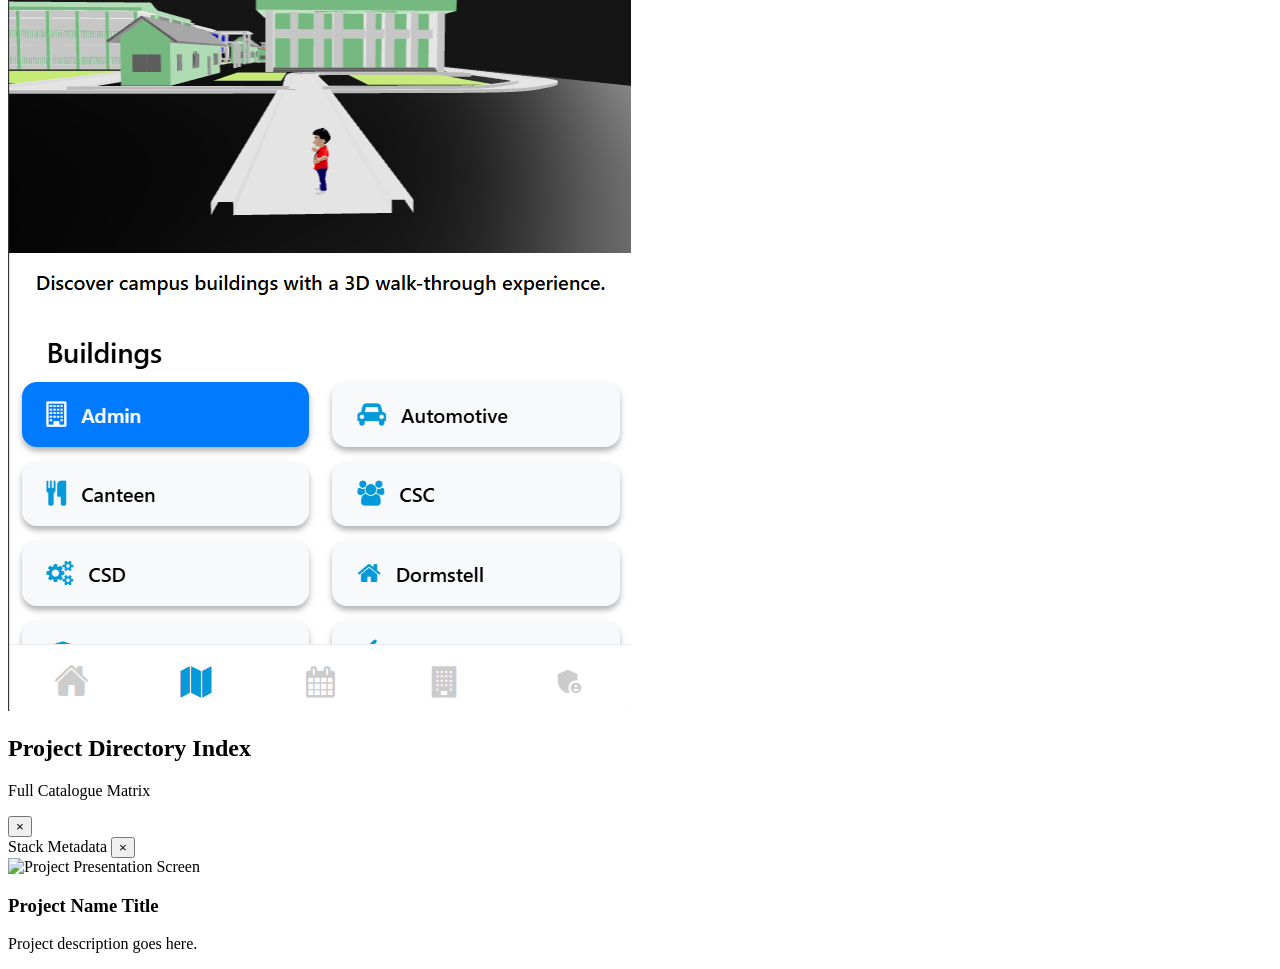
==== commit ebcdcc91: "pic update" ====
--- a/index.html
+++ b/index.html
@@ -192,7 +192,7 @@
                         <div class="absolute inset-0 bg-gradient-to-t from-surface via-transparent to-transparent opacity-60"></div>
                     </div>
                     <div class="aspect-video bg-surface border border-element rounded-xl overflow-hidden relative group col-span-2 md:col-span-1">
-                        <img src="assets/images/pro.png" alt="Captured view" class="w-full h-full object-cover transition-transform duration-500 group-hover:scale-105">
+                        <img src="assets/images/bup.png" alt="Captured view" class="w-full h-full object-cover transition-transform duration-500 group-hover:scale-105">
                         <div class="absolute inset-0 bg-gradient-to-t from-surface via-transparent to-transparent opacity-60"></div>
                     </div>
                 </div>
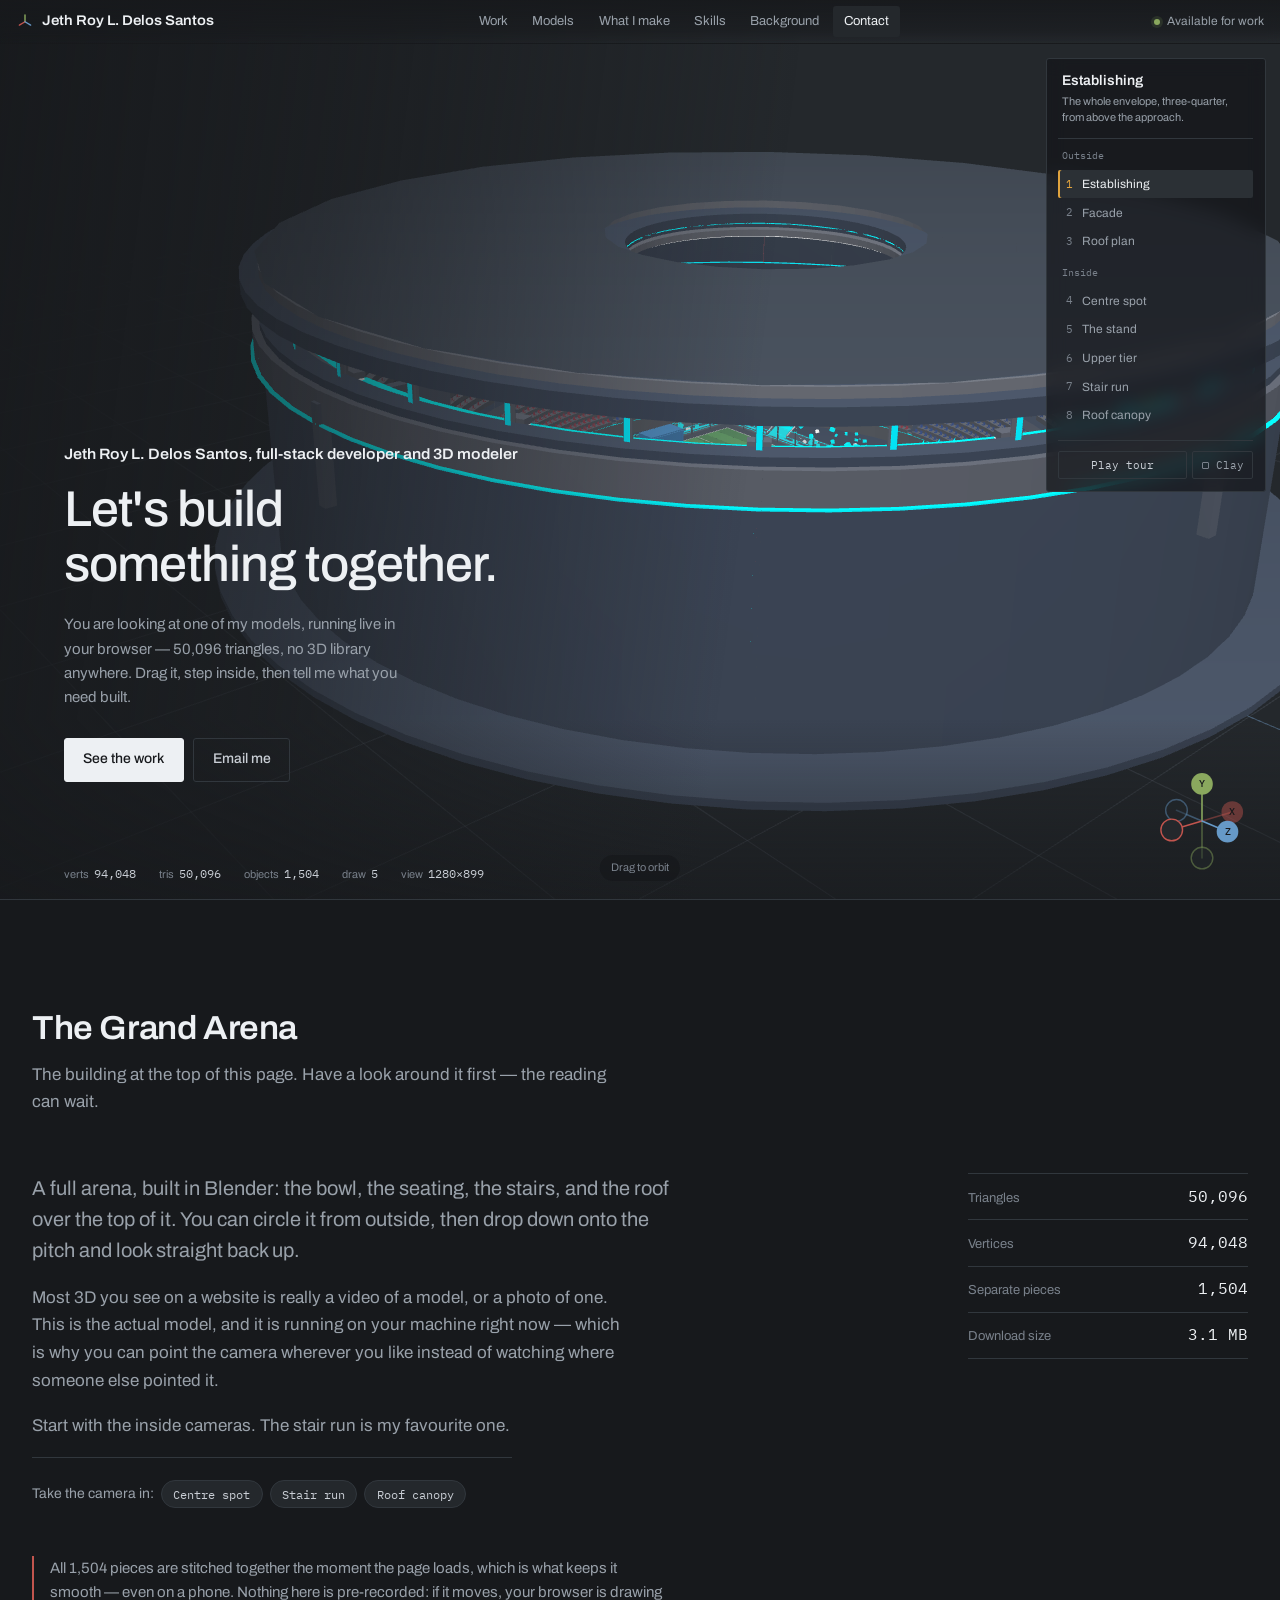
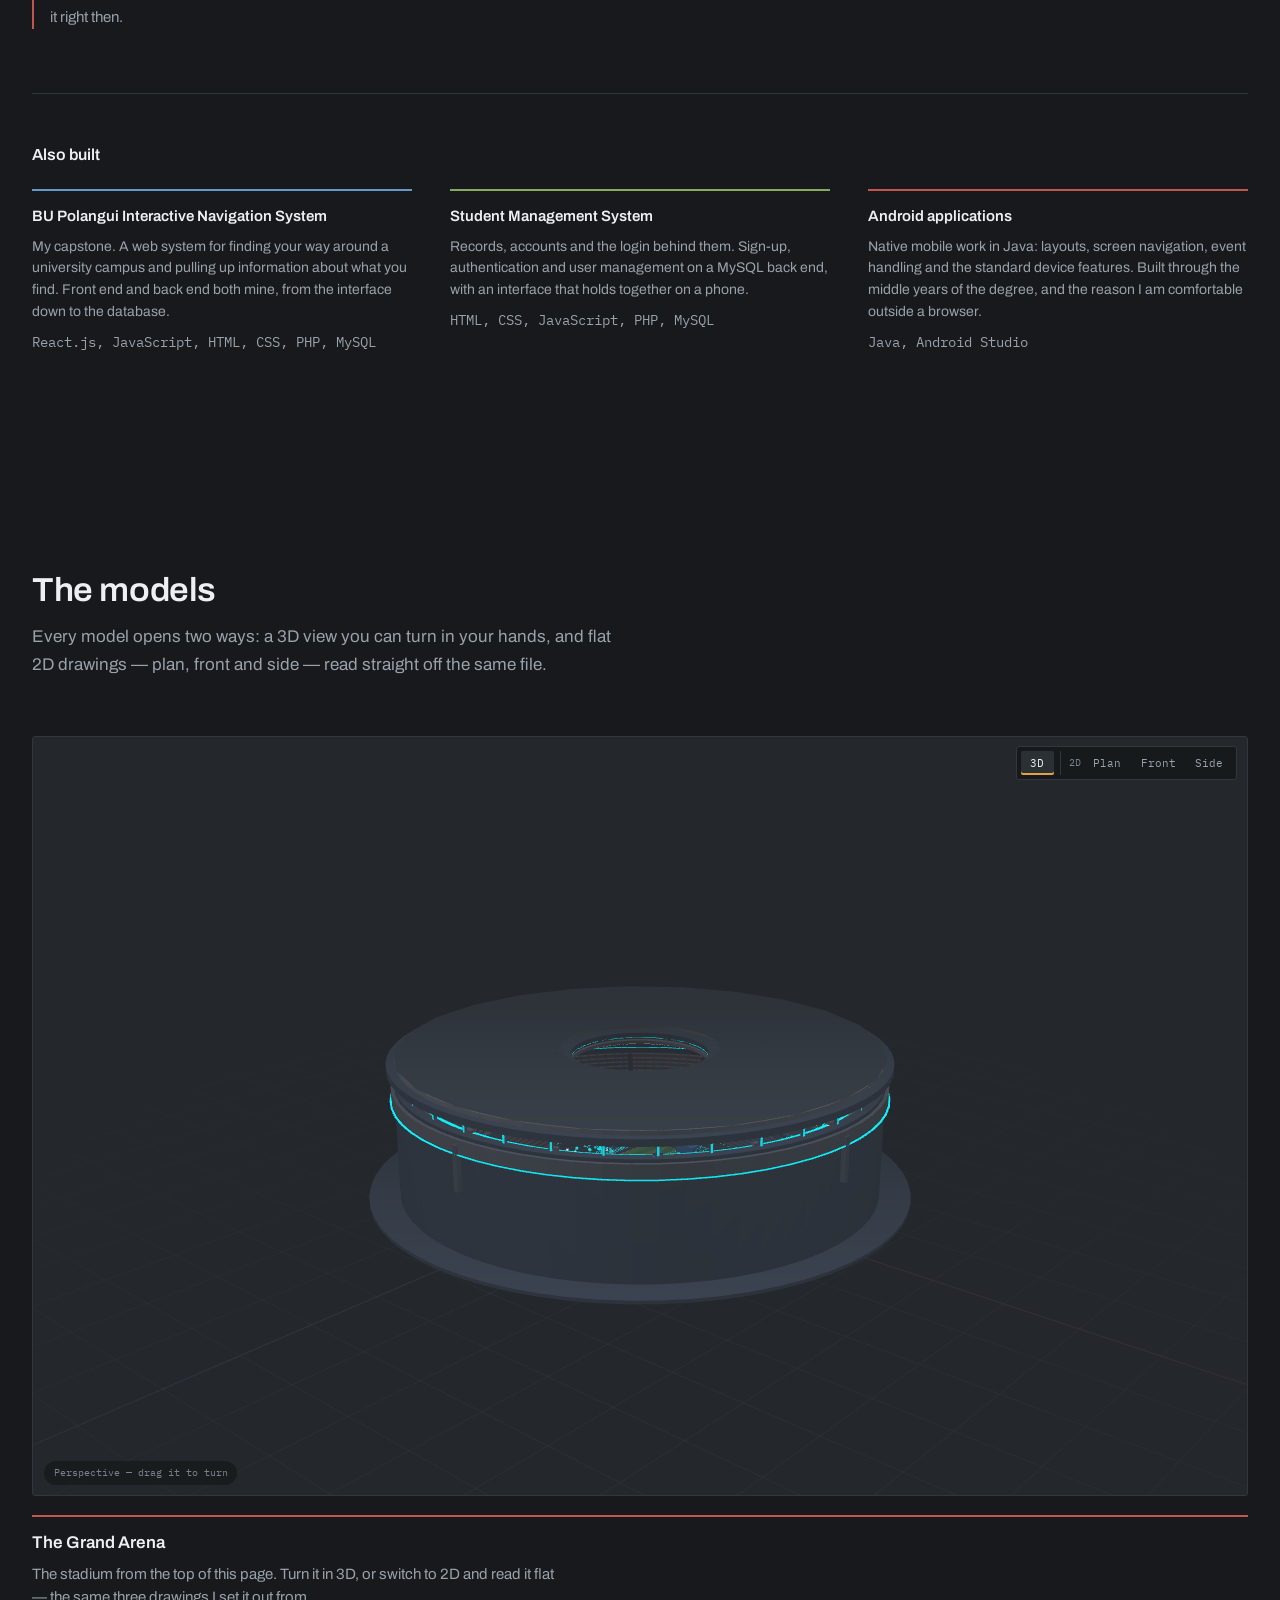
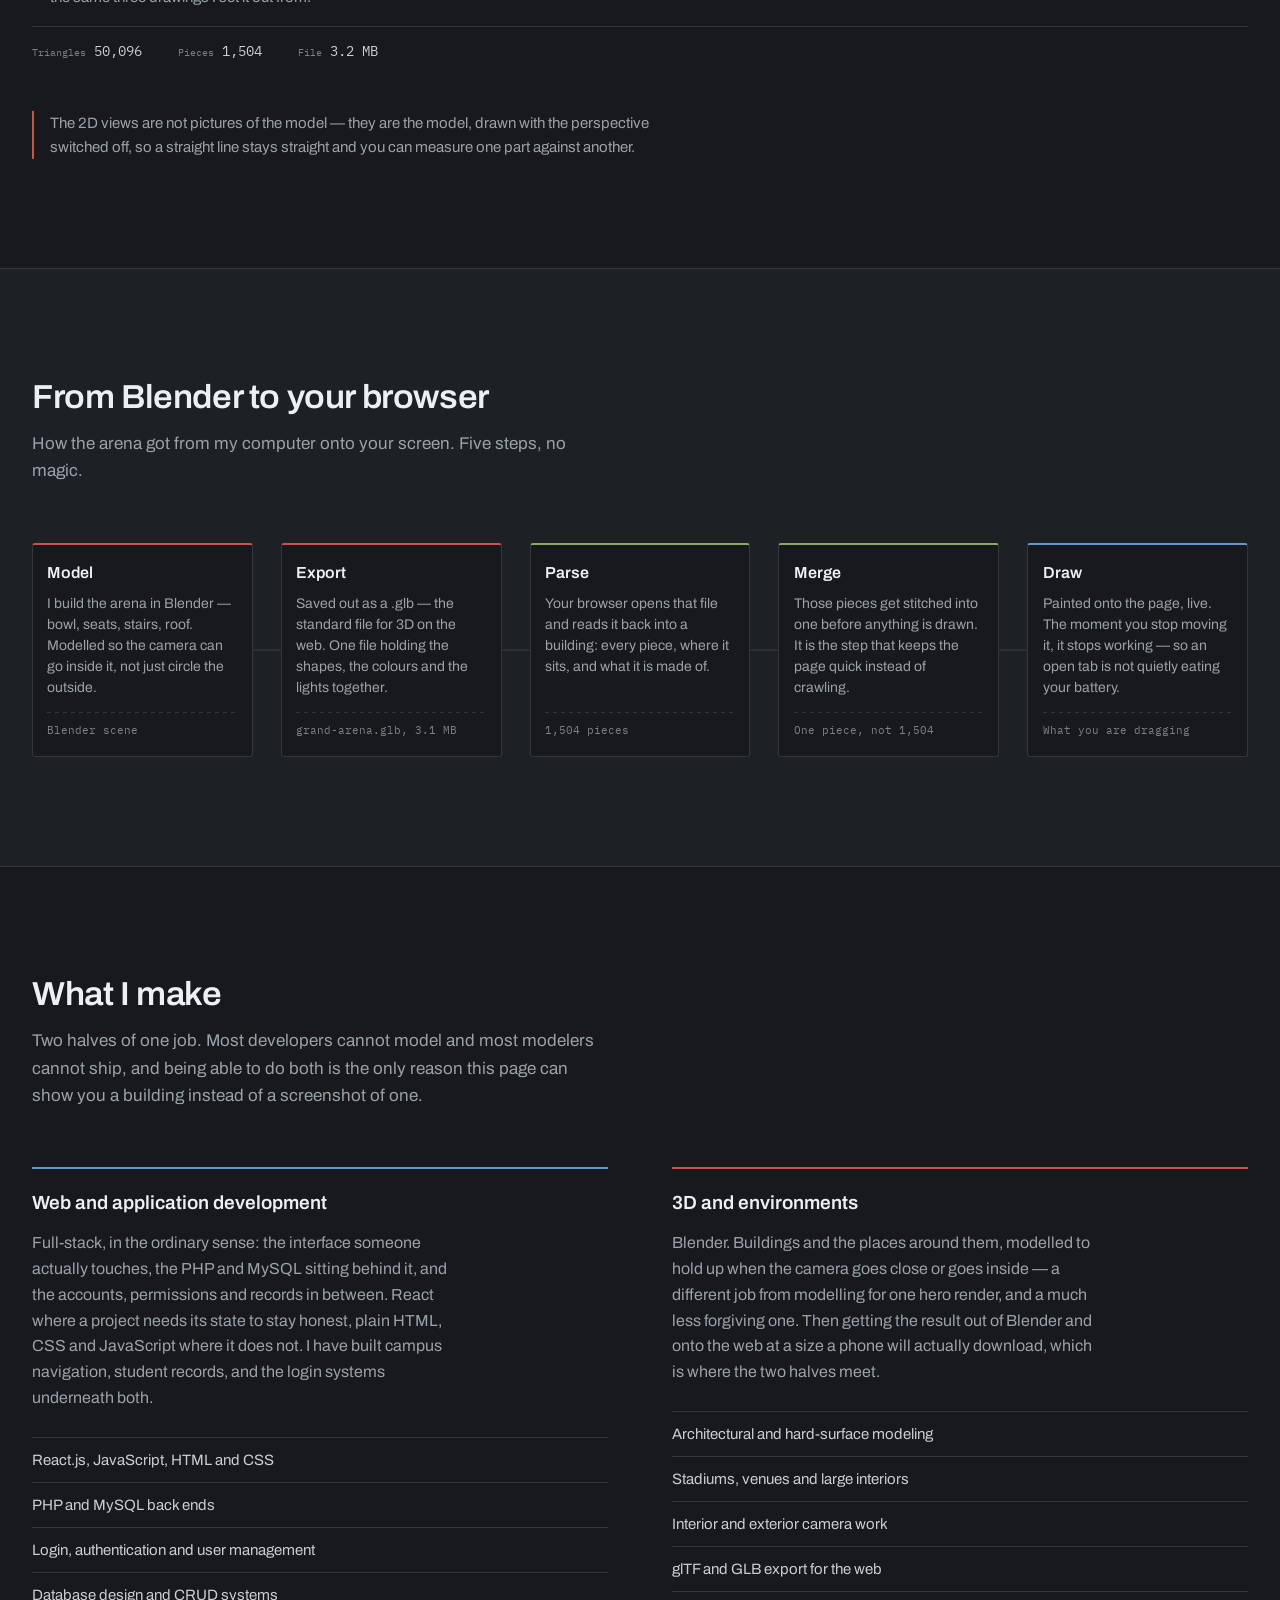
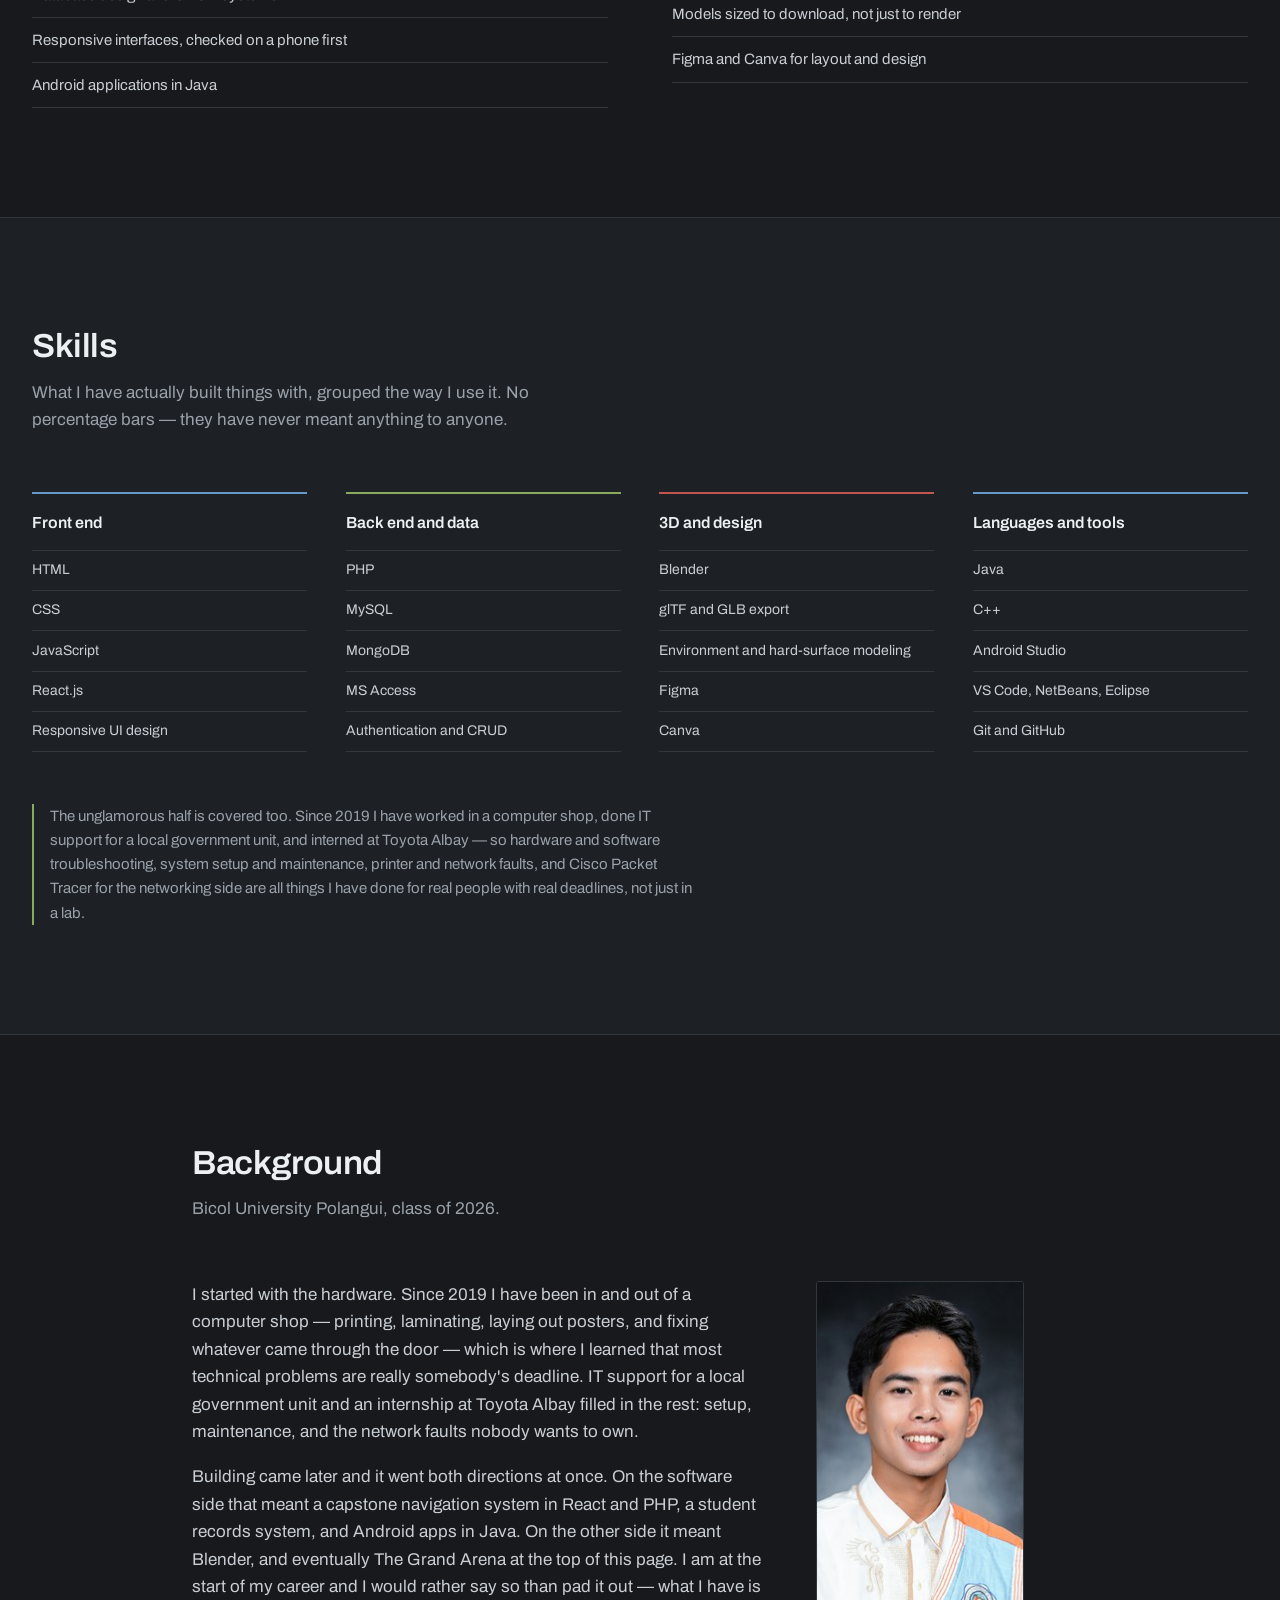
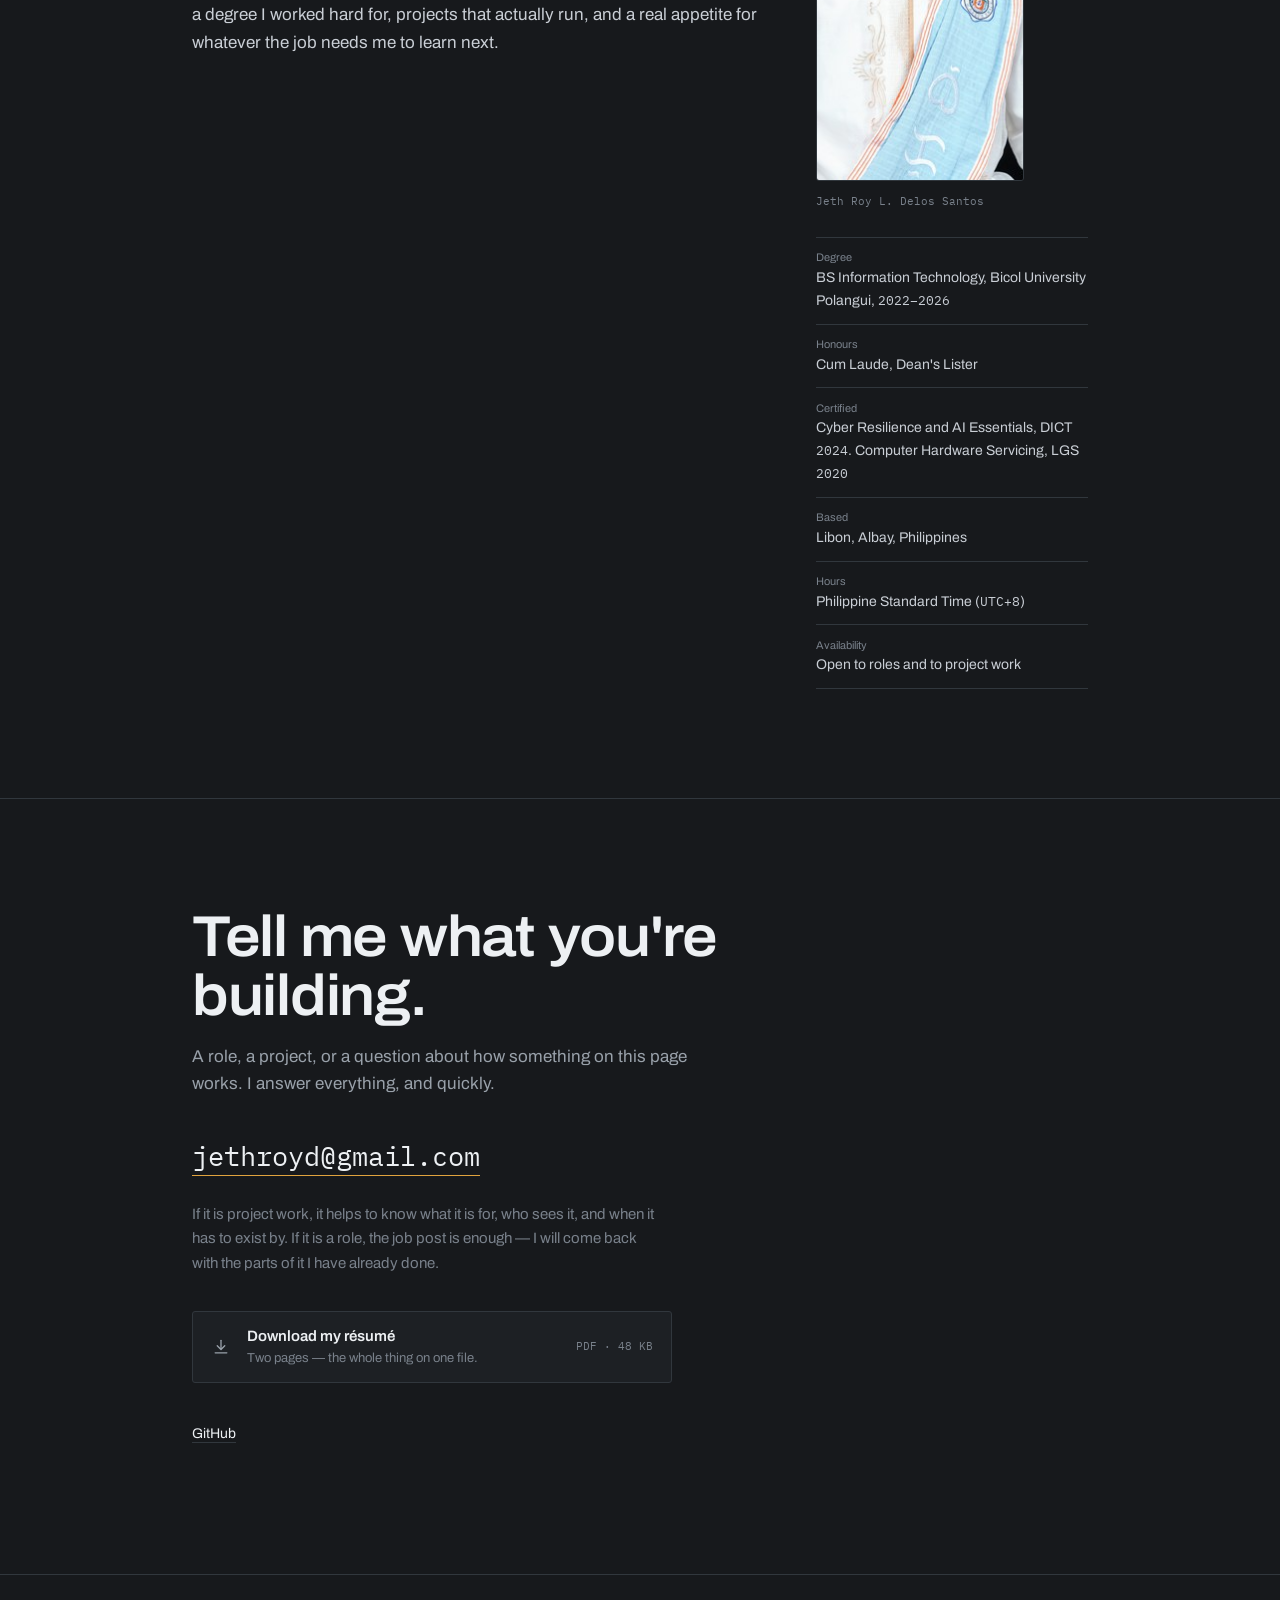
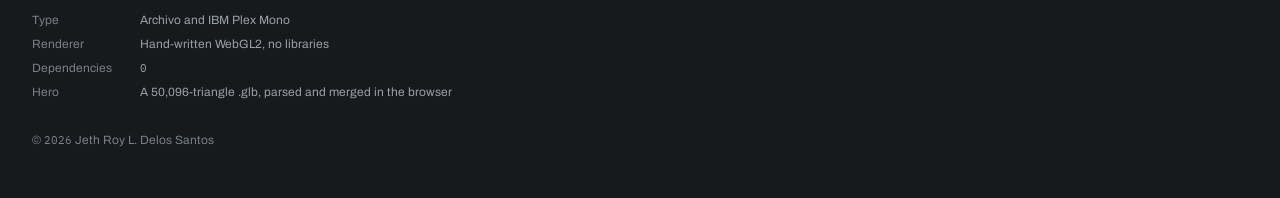
==== commit 1e89e886: "re-created and re-design portfolio" ====
--- a/index.html
+++ b/index.html
@@ -1,238 +1,433 @@
-<!DOCTYPE html>
-<html lang="en" class="scroll-smooth">
+<!doctype html>
+<html lang="en">
 <head>
-    <meta charset="UTF-8">
-    <meta name="viewport" content="width=device-width, initial-scale=1.0">
-    <title>Jeth Roy | Portfolio</title>
-    <script src="https://cdn.tailwindcss.com"></script>
-    <link href="https://fonts.googleapis.com/css2?family=Plus+Jakarta+Sans:wght@400;500;600;700&family=JetBrains+Mono:wght@400;500&display=swap" rel="stylesheet">
-    <link rel="stylesheet" href="assets/css/style.css">
-    <script>
-        tailwind.config = {
-            theme: {
-                extend: {
-                    fontFamily: {
-                        sans: ['Plus Jakarta Sans', 'Inter', 'sans-serif'],
-                        mono: ['JetBrains Mono', 'monospace'],
-                    },
-                    colors: {
-                        surface: '#090a0f',
-                        panel: '#12141c',
-                        element: '#1e2230',
-                        line: '#2d334a',
-                        textMuted: '#94a3b8',
-                        brand: '#6366f1',
-                        brandLight: '#818cf8'
-                    }
-                }
-            }
-        } 
-    </script>
+<meta charset="utf-8">
+<meta name="viewport" content="width=device-width, initial-scale=1">
+<title>Jeth Roy L. Delos Santos — full-stack developer and 3D modeler</title>
+<meta name="description" content="Full-stack developer and 3D modeler from the Philippines. React, PHP and MySQL on the web, Blender for environments. Walk through The Grand Arena, running live in your browser.">
+<meta name="color-scheme" content="dark">
+<link rel="icon" href="data:image/svg+xml,%3Csvg xmlns='http://www.w3.org/2000/svg' viewBox='0 0 32 32'%3E%3Crect width='32' height='32' fill='%2317191C'/%3E%3Cpath d='M16 17V7' stroke='%238AA85E' stroke-width='2.5'/%3E%3Cpath d='M16 17l-8 5' stroke='%23C2554E' stroke-width='2.5'/%3E%3Cpath d='M16 17l8 5' stroke='%234E86B8' stroke-width='2.5'/%3E%3C/svg%3E">
+<link rel="preconnect" href="https://fonts.googleapis.com">
+<link rel="preconnect" href="https://fonts.gstatic.com" crossorigin>
+<link href="https://fonts.googleapis.com/css2?family=Archivo:ital,wdth,wght@0,62..125,300..800;1,62..125,300..600&family=IBM+Plex+Mono:wght@400;500&display=swap" rel="stylesheet">
+<link rel="stylesheet" href="styles.css">
 </head>
-<body class="bg-surface text-slate-100 font-sans antialiased selection:bg-brand/30 selection:text-white">
-
-    <div class="max-w-7xl mx-auto min-h-screen px-4 py-8 md:px-8 lg:py-12 flex flex-col lg:flex-row gap-8 lg:gap-12">
-        
-        <aside class="w-full lg:w-[360px] lg:shrink-0 lg:sticky lg:top-12 lg:h-[calc(100vh-6rem)] flex flex-col justify-between gap-8">
-            <div class="bg-panel border border-element rounded-2xl p-6 relative overflow-hidden group">
-                <div class="absolute top-0 right-0 w-32 h-32 bg-brand/10 rounded-full -mr-8 -mt-8 blur-2xl transition-all duration-500 group-hover:bg-brand/20"></div>
-                
-                <div class="relative w-24 h-24 rounded-2xl overflow-hidden bg-element border border-line mb-6 shadow-inner">
-                    <img src="assets/images/jeth lee.jpg" alt="Jeth Roy" class="w-full h-full object-cover group-hover:scale-105 transition duration-500">
-                </div>
-
-                <h1 class="text-2xl font-bold tracking-tight text-white flex items-center gap-2">
-                    Jeth Roy L. Delos Santos
-                </h1>
-                <p class="text-xs text-brandLight font-mono mt-1 flex items-center gap-1.5">
-                    <svg class="w-3.5 h-3.5" fill="none" stroke="currentColor" stroke-width="2" viewBox="0 0 24 24"><path stroke-linecap="round" stroke-linejoin="round" d="M17.657 16.657L13.414 20.9a1.998 1.998 0 01-2.827 0l-4.244-4.243a8 8 0 1111.314 0z"/><path stroke-linecap="round" stroke-linejoin="round" d="M15 11a3 3 0 11-6 0 3 3 0 016 0z"/></svg>
-                    Linao, Libon, Albay
-                </p>
-                
-                <div class="border-t border-element my-5"></div>
-                
-                <p class="text-sm text-textMuted leading-relaxed">
-                    Information Technology Student at <span class="text-white font-medium">Bicol University Polangui</span>.
-                </p>
-
-                <div class="mt-6 bg-surface/60 border border-element rounded-xl p-4 font-mono text-[11px] text-textMuted space-y-1.5">
-                    <div class="flex justify-between"><span class="text-slate-500">INSTITUTION:</span> <span class="text-white font-medium">BU POLANGUI</span></div>
-                    <div class="flex justify-between"><span class="text-slate-500">PROGRAM:</span> <span class="text-brandLight font-medium">BSIT</span></div>
-                    <div class="flex justify-between"><span class="text-slate-500">ROLE:</span> <span class="text-emerald-400 font-medium">STUDENT</span></div>
-                </div>
-
-                <div class="grid grid-cols-2 gap-3 mt-6">
-                    <a href="mailto:jethroyd@gmail.com" class="flex items-center justify-center gap-2 bg-element hover:bg-line border border-line text-white px-3 py-2.5 rounded-xl text-xs font-semibold transition-all duration-300">
-                        <svg class="w-3.5 h-3.5" fill="none" stroke="currentColor" stroke-width="2" viewBox="0 0 24 24"><path stroke-linecap="round" stroke-linejoin="round" d="M3 8l7.89 5.26a2 2 0 002.22 0L21 8M5 19h14a2 2 0 002-2V7a2 2 0 00-2-2H5a2 2 0 00-2 2v10a2 2 0 002 2z"/></svg>
-                        Send Email
-                    </a>
-                </div>
+<body>
+<a class="skip" href="#main">Skip to content</a>
+
+<header class="topbar">
+  <a class="topbar__id" href="#main">
+    <svg class="mark" viewBox="0 0 24 24" aria-hidden="true">
+      <path d="M12 13V4"/><path d="m12 13-7.5 4.4"/><path d="m12 13 7.5 4.4"/>
+    </svg>
+    <span class="topbar__name">Jeth Roy L. Delos Santos</span>
+  </a>
+
+  <nav class="tabs" aria-label="Sections">
+    <a href="#work" class="tab">Work</a>
+    <a href="#models" class="tab">Models</a>
+    <a href="#make" class="tab">What I make</a>
+    <a href="#skills" class="tab">Skills</a>
+    <a href="#background" class="tab">Background</a>
+    <a href="#contact" class="tab">Contact</a>
+  </nav>
+
+  <p class="topbar__status"><span class="dot" aria-hidden="true"></span>Available for work</p>
+</header>
+
+<main id="main">
+
+  <!-- ── hero viewport ───────────────────────────────────────────── -->
+  <section class="stage" aria-labelledby="hero-name">
+    <canvas id="viewport" class="stage__canvas" tabindex="0"
+            aria-label="The Grand Arena in three dimensions. Drag or press the arrow keys to orbit, plus and minus to move closer, 1 to 8 for the camera presets, T to play the tour."></canvas>
+    <div class="stage__scrim" aria-hidden="true"></div>
+
+    <div class="hero">
+      <h1 id="hero-name" class="hero__h">
+        <span class="hero__who">Jeth Roy L. Delos Santos, full-stack developer and 3D modeler</span>
+        <span class="hero__claim">Let's build something together.</span>
+      </h1>
+      <p class="hero__meta">You are looking at one of my models, running live in your browser — 50,096 triangles, no 3D library anywhere. Drag it, step inside, then tell me what you need built.</p>
+      <p class="hero__actions">
+        <a class="btn" href="#work">See the work</a>
+        <a class="btn btn--quiet" href="mailto:jethroyd@gmail.com">Email me</a>
+      </p>
+    </div>
+
+    <div class="views" id="views">
+      <div class="views__head">
+        <p class="views__now" id="view-name">Establishing</p>
+        <p class="views__note" id="view-note">The whole envelope, three-quarter, from above the approach.</p>
+      </div>
+
+      <div class="views__grp" role="group" aria-label="Exterior cameras">
+        <p class="views__lab">Outside</p>
+        <button type="button" class="view is-on" data-view="0" aria-pressed="true"><b>1</b>Establishing</button>
+        <button type="button" class="view" data-view="1" aria-pressed="false"><b>2</b>Facade</button>
+        <button type="button" class="view" data-view="2" aria-pressed="false"><b>3</b>Roof plan</button>
+      </div>
+
+      <div class="views__grp" role="group" aria-label="Interior cameras">
+        <p class="views__lab">Inside</p>
+        <button type="button" class="view" data-view="3" aria-pressed="false"><b>4</b>Centre spot</button>
+        <button type="button" class="view" data-view="4" aria-pressed="false"><b>5</b>The stand</button>
+        <button type="button" class="view" data-view="5" aria-pressed="false"><b>6</b>Upper tier</button>
+        <button type="button" class="view" data-view="6" aria-pressed="false"><b>7</b>Stair run</button>
+        <button type="button" class="view" data-view="7" aria-pressed="false"><b>8</b>Roof canopy</button>
+      </div>
+
+      <div class="views__foot">
+        <button type="button" class="view view--go" id="tour" aria-pressed="false"
+                data-play="Play tour" data-stop="Stop tour">Play tour</button>
+        <button type="button" class="view view--alt" id="clay" aria-pressed="false">Clay</button>
+      </div>
+    </div>
+
+    <p class="hud hud--hint" id="orbit-hint">Drag to orbit</p>
+
+    <div class="stage__load" id="stage-load" aria-hidden="true">
+      <p class="stage__load-t">grand-arena.glb <span class="num" id="load-pct">0%</span></p>
+      <div class="stage__load-bar"><span></span></div>
+    </div>
+
+    <p class="stage__note" id="stage-note" hidden></p>
+
+    <div class="hud hud--bl" aria-hidden="true">
+      <dl class="stats">
+        <dt>verts</dt><dd class="num" id="stat-verts">—</dd>
+        <dt>tris</dt><dd class="num" id="stat-tris">—</dd>
+        <dt>objects</dt><dd class="num" id="stat-objs">—</dd>
+        <dt>draw</dt><dd class="num" id="stat-draw">—</dd>
+        <dt>view</dt><dd class="num" id="stat-res">—</dd>
+      </dl>
+    </div>
+
+    <canvas id="gizmo" class="hud hud--br" width="132" height="132" aria-hidden="true"></canvas>
+  </section>
+
+  <!-- ── the work ────────────────────────────────────────────────── -->
+  <section id="work" class="band">
+    <div class="wrap">
+      <header class="head">
+        <h2>The Grand Arena</h2>
+        <p class="lead">The building at the top of this page. Have a look around it first — the reading can wait.</p>
+      </header>
+
+      <div class="case">
+        <div class="case__text">
+          <p class="case__lede">A full arena, built in Blender: the bowl, the seating, the stairs, and the roof over the top of it. You can circle it from outside, then drop down onto the pitch and look straight back up.</p>
+          <p>Most 3D you see on a website is really a video of a model, or a photo of one. This is the actual model, and it is running on your machine right now — which is why you can point the camera wherever you like instead of watching where someone else pointed it.</p>
+          <p>Start with the inside cameras. The stair run is my favourite one.</p>
+
+          <p class="case__jump">Take the camera in:
+            <button type="button" class="chip" data-goto="centre">Centre spot</button>
+            <button type="button" class="chip" data-goto="stair">Stair run</button>
+            <button type="button" class="chip" data-goto="canopy">Roof canopy</button>
+          </p>
+        </div>
+
+        <dl class="case__facts">
+          <div><dt>Triangles</dt><dd class="num">50,096</dd></div>
+          <div><dt>Vertices</dt><dd class="num">94,048</dd></div>
+          <div><dt>Separate pieces</dt><dd class="num">1,504</dd></div>
+          <div><dt>Download size</dt><dd class="num">3.1 MB</dd></div>
+        </dl>
+      </div>
+
+      <p class="case__note">All 1,504 pieces are stitched together the moment the page loads, which is what keeps it smooth — even on a phone. Nothing here is pre-recorded: if it moves, your browser is drawing it right then.</p>
+
+      <div class="also">
+        <h3 class="also__h">Also built</h3>
+        <ul class="also__list">
+          <li class="also__item" data-channel="web">
+            <h4>BU Polangui Interactive Navigation System</h4>
+            <p>My capstone. A web system for finding your way around a university campus and pulling up information about what you find. Front end and back end both mine, from the interface down to the database.</p>
+            <p class="also__stack">React.js, JavaScript, HTML, CSS, PHP, MySQL</p>
+          </li>
+          <li class="also__item" data-channel="data">
+            <h4>Student Management System</h4>
+            <p>Records, accounts and the login behind them. Sign-up, authentication and user management on a MySQL back end, with an interface that holds together on a phone.</p>
+            <p class="also__stack">HTML, CSS, JavaScript, PHP, MySQL</p>
+          </li>
+          <li class="also__item" data-channel="model">
+            <h4>Android applications</h4>
+            <p>Native mobile work in Java: layouts, screen navigation, event handling and the standard device features. Built through the middle years of the degree, and the reason I am comfortable outside a browser.</p>
+            <p class="also__stack">Java, Android Studio</p>
+          </li>
+        </ul>
+      </div>
+    </div>
+  </section>
+
+  <!-- ── the shelf ───────────────────────────────────────────────────
+       One <li class="piece"> per model, and that is the only place a model
+       is declared. To add another: drop the .glb into model/, copy a whole
+       <li> block, and change the path in data-model plus the name and the
+       note. The numbers underneath are counted off the file itself, so
+       there is nothing to type and nothing to keep in sync — and script.js
+       needs no edit at all.
+
+       This band deliberately breaks the panel/void alternation and sits on
+       the darker --void: the frames inside it are the lightest thing on the
+       page, and that only reads if what surrounds them is dark. The two
+       clear bands of padding between here and #work do the separating. -->
+  <section id="models" class="band">
+    <div class="wrap">
+      <header class="head">
+        <h2>The models</h2>
+        <p class="lead">Every model opens two ways: a 3D view you can turn in your hands, and flat 2D drawings — plan, front and side — read straight off the same file.</p>
+      </header>
+
+      <ul class="shelf">
+        <li class="piece" data-channel="model" data-model="model/grand-arena.glb">
+          <div class="piece__frame">
+            <canvas class="piece__canvas" tabindex="0"
+                    aria-label="The Grand Arena. Drag or press the arrow keys to turn it."></canvas>
+
+            <p class="piece__state">Loading…</p>
+
+            <div class="piece__hud">
+              <div class="modes" role="group" aria-label="View">
+                <button type="button" class="mode is-on" data-mode="3d" aria-pressed="true">3D</button>
+                <span class="modes__lbl" aria-hidden="true">2D</span>
+                <button type="button" class="mode" data-mode="plan"  aria-pressed="false" aria-label="Two-dimensional plan view">Plan</button>
+                <button type="button" class="mode" data-mode="front" aria-pressed="false" aria-label="Two-dimensional front view">Front</button>
+                <button type="button" class="mode" data-mode="side"  aria-pressed="false" aria-label="Two-dimensional side view">Side</button>
+              </div>
             </div>
 
-            <div class="hidden lg:flex flex-col gap-4 p-2 font-mono text-[11px] text-slate-500">
-                <div class="flex items-center gap-4">
-                    <a href="https://github.com/troyeet" class="hover:text-brandLight flex items-center gap-1 transition">GitHub</a>
-                    <a href="https://www.facebook.com/jethroy.delossantos" class="hover:text-brandLight flex items-center gap-1 transition">Facebook</a>
-                </div>
-                <span>© 2026 Jeth Roy Delos Santos</span>
-            </div>
-        </aside>
-
-        <main class="flex-1 flex flex-col gap-8">
-            
-            <section class="bg-panel border border-element rounded-2xl p-6 md:p-8">
-                <h2 class="text-xs uppercase tracking-widest text-brandLight font-mono font-bold mb-3">Overview</h2>
-                <div class="text-sm text-textMuted space-y-4 leading-relaxed">
-                    <p>
-                        IT undergraduate with proven hands-on experience in hardware and software troubleshooting, web development, and IT system maintenance. Experienced in HTML, CSS, PHP, MySQL, Cisco Packet Tracer, Canva, and Blender, contributing to efficient systems and practical project solutions. Highly motivated to leverage technical skills in an entry-level IT or internship role.
-                    </p>
-                </div>
-            </section>
-
-            <section class="bg-panel border border-element rounded-2xl p-6 md:p-8">
-                <div class="flex justify-between items-baseline mb-6">
-                    <h2 class="text-xs uppercase tracking-widest text-brandLight font-mono font-bold">Tech Stack</h2>
-                    <span class="text-[11px] font-mono text-slate-500">Stack</span>
-                </div>
-                
-                <div class="grid grid-cols-1 md:grid-cols-3 gap-4">
-                    <div class="bg-surface/50 border border-element rounded-xl p-4">
-                        <h3 class="text-xs font-mono font-semibold text-slate-400 uppercase tracking-wider mb-3">Frontend</h3>
-                        <div class="flex flex-wrap gap-1.5">
-                            <span class="bg-element border border-line text-white text-[11px] font-mono px-2.5 py-1 rounded-md transition hover:border-brand">HTML5</span>
-                            <span class="bg-element border border-line text-white text-[11px] font-mono px-2.5 py-1 rounded-md transition hover:border-brand">JavaScript</span>
-                            <span class="bg-element border border-line text-white text-[11px] font-mono px-2.5 py-1 rounded-md transition hover:border-brand">Tailwind CSS</span>
-                            <span class="bg-element border border-line text-white text-[11px] font-mono px-2.5 py-1 rounded-md transition hover:border-brand">CSS3</span>
-                        </div>
-                    </div>
-
-                    <div class="bg-surface/50 border border-element rounded-xl p-4">
-                        <h3 class="text-xs font-mono font-semibold text-slate-400 uppercase tracking-wider mb-3">backend & Database</h3>
-                        <div class="flex flex-wrap gap-1.5">
-                            <span class="bg-element border border-line text-white text-[11px] font-mono px-2.5 py-1 rounded-md transition hover:border-brand">PHP</span>
-                            <span class="bg-element border border-line text-white text-[11px] font-mono px-2.5 py-1 rounded-md transition hover:border-brand">MySQL</span>
-                        </div>
-                    </div>
-
-                    <div class="bg-surface/50 border border-element rounded-xl p-4">
-                        <h3 class="text-xs font-mono font-semibold text-slate-400 uppercase tracking-wider mb-3">Tools & Design</h3>
-                        <div class="flex flex-wrap gap-1.5">
-                            <span class="bg-element border border-line text-white text-[11px] font-mono px-2.5 py-1 rounded-md transition hover:border-brand">VS Code</span>
-                            <span class="bg-element border border-line text-white text-[11px] font-mono px-2.5 py-1 rounded-md transition hover:border-brand">GitHub</span>
-                            <span class="bg-element border border-line text-white text-[11px] font-mono px-2.5 py-1 rounded-md transition hover:border-brand">Figma</span>
-                            <span class="bg-element border border-line text-white text-[11px] font-mono px-2.5 py-1 rounded-md transition hover:border-brand">Git</span>
-                        </div>
-                    </div>
-                </div>
-            </section>
-
-            <section class="bg-panel border border-element rounded-2xl p-6 md:p-8">
-                <div class="flex justify-between items-center mb-6">
-                    <h2 class="text-xs uppercase tracking-widest text-brandLight font-mono font-bold">Featured Projects</h2>
-                    <button id="viewAllProjectsBtn" class="text-[11px] font-mono text-textMuted hover:text-white flex items-center gap-1 transition">
-                        View →
-                    </button>
-                </div>
-                
-                <div id="mainProjectGrid" class="grid grid-cols-1 md:grid-cols-2 gap-4">
-                    </div>
-            </section>
-
-            <section class="bg-panel border border-element rounded-2xl p-6 md:p-8">
-                <h2 class="text-xs uppercase tracking-widest text-brandLight font-mono font-bold mb-6">Experience</h2>
-                
-                <div class="relative border-l border-element ml-3 pl-6 space-y-6">
-                    
-                    <div class="relative group">
-                        <div class="absolute -left-[31px] top-1 w-2.5 h-2.5 rounded-full bg-brand group-hover:scale-125 transition-all duration-300 ring-4 ring-surface"></div>
-                        <div class="flex justify-between items-baseline flex-wrap gap-2">
-                            <h3 class="text-xs font-mono font-bold text-white">Part-Time IT Assistant — Local Government Unit (LGU)</h3>
-                            <span class="text-[10px] font-mono text-brandLight bg-brand/10 px-1.5 py-0.5 rounded">2025</span>
-                        </div>
-                        <p class="text-xs text-textMuted mt-1">Provided technical and administrative support for daily office operations, including hardware and software troubleshooting, document processing, file recovery, and digital record management. Assisted staff and clients with computer-related concerns while creating visual materials and layouts using Canva to support office communication and productivity.</p>
-                    </div>
-
-                    <div class="relative group">
-                        <div class="absolute -left-[31px] top-1 w-2.5 h-2.5 rounded-full bg-brand group-hover:scale-125 transition-all duration-300 ring-4 ring-surface"></div>
-                        <div class="flex justify-between items-baseline flex-wrap gap-2">
-                            <h3 class="text-xs font-mono font-bold text-white">Staff / Assistant — EMRO Computer Shop</h3>
-                            <span class="text-[10px] font-mono text-brandLight bg-brand/10 px-1.5 py-0.5 rounded">2019-Present</span>
-                        </div>
-                        <p class="text-xs text-textMuted mt-1">Handled customer assistance and computer shop operations such as printing, scanning, photocopying, document formatting, and basic troubleshooting. Maintained organized digital files and designed simple layouts and visual materials using Canva while ensuring efficient and reliable customer service.</p>
-                    </div>
-
-                    <div class="relative group">
-                        <div class="absolute -left-[31px] top-1 w-2.5 h-2.5 rounded-full bg-slate-600 group-hover:scale-125 transition-all duration-300 ring-4 ring-surface"></div>
-                        <div class="flex justify-between items-baseline flex-wrap gap-2">
-                            <h3 class="text-xs font-mono font-bold text-white">Web-Based Systems Development</h3>
-                            <span class="text-[10px] font-mono text-slate-500 bg-element px-1.5 py-0.5 rounded">2023-Present</span>
-                        </div>
-                        <p class="text-xs text-textMuted mt-1">Created responsive and database-driven web applications using HTML, CSS, PHP, JavaScript, and MySQL.</p>
-                    </div>
-
-                    <div class="relative group">
-                        <div class="absolute -left-[31px] top-1 w-2.5 h-2.5 rounded-full bg-slate-600 group-hover:scale-125 transition-all duration-300 ring-4 ring-surface"></div>
-                        <div class="flex justify-between items-baseline flex-wrap gap-2">
-                            <h3 class="text-xs font-mono font-bold text-white">OJT Intern — Toyota Albay</h3>
-                            <span class="text-[10px] font-mono text-slate-500 bg-element px-1.5 py-0.5 rounded">2026</span>
-                        </div>
-                        <p class="text-xs text-textMuted mt-1">Completed on-the-job training at Toyota Albay, providing technical support and assisting with daily IT operations within the organization. Performed hardware and software troubleshooting, computer maintenance, system setup, and network connectivity diagnostics to ensure smooth and efficient office operations. Assisted in resolving technical issues related to workstations, printers, internet connections, and internal network systems while gaining hands-on experience in IT infrastructure, technical support, and workplace technology management.</p>
-                    </div>
-            </section>
-
-            <section class="bg-panel border border-element rounded-2xl p-6 md:p-8">
-                <h2 class="text-xs uppercase tracking-widest text-brandLight font-mono font-bold mb-4">Gallery</h2>
-                <div class="grid grid-cols-2 md:grid-cols-3 gap-3">
-                    <div class="aspect-video bg-surface border border-element rounded-xl overflow-hidden relative group">
-                        <img src="assets/images/gallery/image1.jpg" alt="Captured view" class="w-full h-full object-cover transition-transform duration-500 group-hover:scale-105">
-                        <div class="absolute inset-0 bg-gradient-to-t from-surface via-transparent to-transparent opacity-60"></div>
-                    </div>
-                    <div class="aspect-video bg-surface border border-element rounded-xl overflow-hidden relative group">
-                        <img src="assets/images/gallery/image2.jpg" alt="Captured view" class="w-full h-full object-cover transition-transform duration-500 group-hover:scale-105">
-                        <div class="absolute inset-0 bg-gradient-to-t from-surface via-transparent to-transparent opacity-60"></div>
-                    </div>
-                    <div class="aspect-video bg-surface border border-element rounded-xl overflow-hidden relative group col-span-2 md:col-span-1">
-                        <img src="assets/images/bup.png" alt="Captured view" class="w-full h-full object-cover transition-transform duration-500 group-hover:scale-105">
-                        <div class="absolute inset-0 bg-gradient-to-t from-surface via-transparent to-transparent opacity-60"></div>
-                    </div>
-                </div>
-            </section>
-
-        </main>
-    </div>
-
-    <div id="allProjectsModal" class="fixed inset-0 bg-surface/90 backdrop-blur-md z-50 invisible opacity-0 transition-all duration-300 flex items-center justify-center p-4">
-        <div class="bg-panel border border-element rounded-2xl max-w-4xl w-full max-h-[85vh] overflow-hidden flex flex-col shadow-2xl">
-            <div class="p-6 border-b border-element flex justify-between items-center">
-                <div>
-                    <h2 class="text-lg font-bold text-white">Project Directory Index</h2>
-                    <p class="text-xs text-textMuted font-mono">Full Catalogue Matrix</p>
-                </div>
-                <button id="closeAllProjectsBtn" class="text-slate-400 hover:text-white bg-element hover:bg-line w-8 h-8 rounded-full flex items-center justify-center transition">&times;</button>
-            </div>
-            <div id="modalProjectsGrid" class="p-6 overflow-y-auto grid grid-cols-1 md:grid-cols-2 gap-4">
-                </div>
-        </div>
-    </div>
-
-    <div id="detailProjectModal" class="fixed inset-0 bg-surface/95 backdrop-blur-md z-[60] invisible opacity-0 transition-all duration-300 flex items-center justify-center p-4">
-        <div class="bg-panel border border-element rounded-2xl max-w-2xl w-full max-h-[90vh] overflow-y-auto shadow-2xl flex flex-col">
-            <div class="p-6 border-b border-element flex justify-between items-center shrink-0">
-                <span class="text-[10px] font-mono tracking-widest uppercase text-brandLight" id="modalProjStack">Stack Metadata</span>
-                <button id="closeDetailProjectBtn" class="text-slate-400 hover:text-white bg-element hover:bg-line w-8 h-8 rounded-full flex items-center justify-center transition">&times;</button>
-            </div>
-            <div class="p-6 space-y-6">
-                <div class="w-full aspect-video rounded-xl bg-surface border border-line overflow-hidden">
-                    <img id="modalProjImage" src="" alt="Project Presentation Screen" class="w-full h-full object-cover">
-                </div>
-                <div>
-                    <h3 class="text-xl font-bold text-white" id="modalProjTitle">Project Name Title</h3>
-                    <p class="text-sm text-textMuted mt-3 leading-relaxed whitespace-pre-line" id="modalProjDesc">Project description goes here.</p>
-                </div>
-            </div>
-        </div>
-    </div>
-
-    <script src="assets/js/main.js"></script>
+            <p class="piece__cap" aria-live="polite">Perspective — drag to turn it</p>
+          </div>
+
+          <div class="piece__meta">
+            <h3 class="piece__name">The Grand Arena</h3>
+            <p class="piece__note">The stadium from the top of this page. Turn it in 3D, or switch to 2D and read it flat — the same three drawings I set it out from.</p>
+            <dl class="piece__facts">
+              <div><dt>Triangles</dt><dd class="num" data-fact="tris">—</dd></div>
+              <div><dt>Pieces</dt><dd class="num" data-fact="parts">—</dd></div>
+              <div><dt>File</dt><dd class="num" data-fact="bytes">—</dd></div>
+            </dl>
+          </div>
+        </li>
+      </ul>
+
+      <p class="shelf__note">The 2D views are not pictures of the model — they are the model, drawn with the perspective switched off, so a straight line stays straight and you can measure one part against another.</p>
+    </div>
+  </section>
+
+  <!-- ── how the hero gets to you ────────────────────────────────── -->
+  <section id="pipeline" class="band band--panel">
+    <div class="wrap">
+      <header class="head">
+        <h2>From Blender to your browser</h2>
+        <p class="lead">How the arena got from my computer onto your screen. Five steps, no magic.</p>
+      </header>
+
+      <div class="graph" id="graph">
+        <svg class="graph__wires" aria-hidden="true"></svg>
+        <ol class="graph__nodes">
+          <li class="node" data-channel="model">
+            <h3 class="node__title">Model</h3>
+            <p class="node__body">I build the arena in Blender — bowl, seats, stairs, roof. Modelled so the camera can go inside it, not just circle the outside.</p>
+            <p class="node__out">Blender scene</p>
+          </li>
+          <li class="node" data-channel="model">
+            <h3 class="node__title">Export</h3>
+            <p class="node__body">Saved out as a .glb — the standard file for 3D on the web. One file holding the shapes, the colours and the lights together.</p>
+            <p class="node__out">grand-arena.glb, 3.1 MB</p>
+          </li>
+          <li class="node" data-channel="data">
+            <h3 class="node__title">Parse</h3>
+            <p class="node__body">Your browser opens that file and reads it back into a building: every piece, where it sits, and what it is made of.</p>
+            <p class="node__out">1,504 pieces</p>
+          </li>
+          <li class="node" data-channel="data">
+            <h3 class="node__title">Merge</h3>
+            <p class="node__body">Those pieces get stitched into one before anything is drawn. It is the step that keeps the page quick instead of crawling.</p>
+            <p class="node__out">One piece, not 1,504</p>
+          </li>
+          <li class="node" data-channel="web">
+            <h3 class="node__title">Draw</h3>
+            <p class="node__body">Painted onto the page, live. The moment you stop moving it, it stops working — so an open tab is not quietly eating your battery.</p>
+            <p class="node__out">What you are dragging</p>
+          </li>
+        </ol>
+      </div>
+    </div>
+  </section>
+
+  <!-- ── what I make ─────────────────────────────────────────────── -->
+  <section id="make" class="band">
+    <div class="wrap">
+      <header class="head">
+        <h2>What I make</h2>
+        <p class="lead">Two halves of one job. Most developers cannot model and most modelers cannot ship, and being able to do both is the only reason this page can show you a building instead of a screenshot of one.</p>
+      </header>
+
+      <div class="split">
+        <article class="channel" data-channel="web">
+          <h3>Web and application development</h3>
+          <p>Full-stack, in the ordinary sense: the interface someone actually touches, the PHP and MySQL sitting behind it, and the accounts, permissions and records in between. React where a project needs its state to stay honest, plain HTML, CSS and JavaScript where it does not. I have built campus navigation, student records, and the login systems underneath both.</p>
+          <ul class="caps">
+            <li>React.js, JavaScript, HTML and CSS</li>
+            <li>PHP and MySQL back ends</li>
+            <li>Login, authentication and user management</li>
+            <li>Database design and CRUD systems</li>
+            <li>Responsive interfaces, checked on a phone first</li>
+            <li>Android applications in Java</li>
+          </ul>
+        </article>
+
+        <article class="channel" data-channel="model">
+          <h3>3D and environments</h3>
+          <p>Blender. Buildings and the places around them, modelled to hold up when the camera goes close or goes inside — a different job from modelling for one hero render, and a much less forgiving one. Then getting the result out of Blender and onto the web at a size a phone will actually download, which is where the two halves meet.</p>
+          <ul class="caps">
+            <li>Architectural and hard-surface modeling</li>
+            <li>Stadiums, venues and large interiors</li>
+            <li>Interior and exterior camera work</li>
+            <li>glTF and GLB export for the web</li>
+            <li>Models sized to download, not just to render</li>
+            <li>Figma and Canva for layout and design</li>
+          </ul>
+        </article>
+      </div>
+    </div>
+  </section>
+
+  <!-- ── skills ──────────────────────────────────────────────────── -->
+  <section id="skills" class="band band--panel">
+    <div class="wrap">
+      <header class="head">
+        <h2>Skills</h2>
+        <p class="lead">What I have actually built things with, grouped the way I use it. No percentage bars — they have never meant anything to anyone.</p>
+      </header>
+
+      <div class="kit">
+        <div class="kit__grp" data-channel="web">
+          <h3 class="kit__h">Front end</h3>
+          <ul class="kit__list">
+            <li>HTML</li>
+            <li>CSS</li>
+            <li>JavaScript</li>
+            <li>React.js</li>
+            <li>Responsive UI design</li>
+          </ul>
+        </div>
+
+        <div class="kit__grp" data-channel="data">
+          <h3 class="kit__h">Back end and data</h3>
+          <ul class="kit__list">
+            <li>PHP</li>
+            <li>MySQL</li>
+            <li>MongoDB</li>
+            <li>MS Access</li>
+            <li>Authentication and CRUD</li>
+          </ul>
+        </div>
+
+        <div class="kit__grp" data-channel="model">
+          <h3 class="kit__h">3D and design</h3>
+          <ul class="kit__list">
+            <li>Blender</li>
+            <li>glTF and GLB export</li>
+            <li>Environment and hard-surface modeling</li>
+            <li>Figma</li>
+            <li>Canva</li>
+          </ul>
+        </div>
+
+        <div class="kit__grp" data-channel="web">
+          <h3 class="kit__h">Languages and tools</h3>
+          <ul class="kit__list">
+            <li>Java</li>
+            <li>C++</li>
+            <li>Android Studio</li>
+            <li>VS Code, NetBeans, Eclipse</li>
+            <li>Git and GitHub</li>
+          </ul>
+        </div>
+      </div>
+
+      <p class="kit__note">The unglamorous half is covered too. Since 2019 I have worked in a computer shop, done IT support for a local government unit, and interned at Toyota Albay — so hardware and software troubleshooting, system setup and maintenance, printer and network faults, and Cisco Packet Tracer for the networking side are all things I have done for real people with real deadlines, not just in a lab.</p>
+    </div>
+  </section>
+
+  <!-- ── background ──────────────────────────────────────────────── -->
+  <section id="background" class="band">
+    <div class="wrap wrap--narrow">
+      <header class="head">
+        <h2>Background</h2>
+        <p class="lead">Bicol University Polangui, class of 2026.</p>
+      </header>
+      <div class="studio">
+        <div class="studio__text">
+          <p>I started with the hardware. Since 2019 I have been in and out of a computer shop — printing, laminating, laying out posters, and fixing whatever came through the door — which is where I learned that most technical problems are really somebody's deadline. IT support for a local government unit and an internship at Toyota Albay filled in the rest: setup, maintenance, and the network faults nobody wants to own.</p>
+          <p>Building came later and it went both directions at once. On the software side that meant a capstone navigation system in React and PHP, a student records system, and Android apps in Java. On the other side it meant Blender, and eventually The Grand Arena at the top of this page. I am at the start of my career and I would rather say so than pad it out — what I have is a degree I worked hard for, projects that actually run, and a real appetite for whatever the job needs me to learn next.</p>
+        </div>
+
+        <div class="studio__side">
+          <figure class="ident">
+            <img class="ident__img" src="img/jeth-delos-santos.jpg" width="400" height="500"
+                 alt="Jeth Roy L. Delos Santos" loading="lazy" decoding="async">
+            <figcaption class="ident__cap">Jeth Roy L. Delos Santos</figcaption>
+          </figure>
+
+          <dl class="specs">
+            <dt>Degree</dt><dd>BS Information Technology, Bicol University Polangui, <span class="num">2022–2026</span></dd>
+            <dt>Honours</dt><dd>Cum Laude, Dean's Lister</dd>
+            <dt>Certified</dt><dd>Cyber Resilience and AI Essentials, DICT <span class="num">2024</span>. Computer Hardware Servicing, LGS <span class="num">2020</span></dd>
+            <dt>Based</dt><dd>Libon, Albay, Philippines</dd>
+            <dt>Hours</dt><dd>Philippine Standard Time (<span class="num">UTC+8</span>)</dd>
+            <dt>Availability</dt><dd>Open to roles and to project work</dd>
+          </dl>
+        </div>
+      </div>
+    </div>
+  </section>
+
+  <!-- ── contact ─────────────────────────────────────────────────── -->
+  <section id="contact" class="band band--end">
+    <div class="wrap wrap--narrow">
+      <h2 class="calling">Tell me what you're building.</h2>
+      <p class="calling__sub">A role, a project, or a question about how something on this page works. I answer everything, and quickly.</p>
+      <p class="calling__mail"><a class="mail" href="mailto:jethroyd@gmail.com">jethroyd@gmail.com</a></p>
+      <p class="calling__note">If it is project work, it helps to know what it is for, who sees it, and when it has to exist by. If it is a role, the job post is enough — I will come back with the parts of it I have already done.</p>
+
+      <a class="cv" href="resume/Jeth-Roy-Delos-Santos-Resume.pdf"
+         download="Jeth-Roy-Delos-Santos-Resume.pdf">
+        <svg class="cv__i" viewBox="0 0 24 24" aria-hidden="true">
+          <path d="M12 4v10.5"/><path d="m7.5 10.5 4.5 4.5 4.5-4.5"/><path d="M5 19h14"/>
+        </svg>
+        <span class="cv__t">Download my résumé
+          <span class="cv__s">Two pages — the whole thing on one file.</span>
+        </span>
+        <span class="cv__m num">PDF · 48 KB</span>
+      </a>
+
+      <ul class="elsewhere">
+        <li><a class="link" href="https://github.com/troyeet">GitHub</a></li>
+        <!-- LinkedIn: paste the profile URL into the href and delete these comment
+             markers to put the link back on the page. -->
+        <!-- <li><a class="link" href="">LinkedIn</a></li> -->
+      </ul>
+    </div>
+  </section>
+</main>
+
+<footer class="colophon">
+  <div class="wrap">
+    <dl class="colophon__list">
+      <dt>Type</dt><dd>Archivo and IBM Plex Mono</dd>
+      <dt>Renderer</dt><dd>Hand-written WebGL2, no libraries</dd>
+      <dt>Dependencies</dt><dd class="num">0</dd>
+      <dt>Hero</dt><dd>A 50,096-triangle .glb, parsed and merged in the browser</dd>
+    </dl>
+    <p class="colophon__rights">© <span class="num">2026</span> Jeth Roy L. Delos Santos</p>
+  </div>
+</footer>
+
+<noscript><style>.hud--hint,.stage__load,.views,.hud--bl,.hud--br{display:none}.topbar{background:var(--void);border-bottom-color:var(--rail)}</style></noscript>
+<script src="script.js"></script>
 </body>
-</html>+</html>
--- a/styles.css
+++ b/styles.css
@@ -0,0 +1,727 @@
+/* ===========================================================================
+   Jeth Roy L. Delos Santos — portfolio
+   Direction: "studio viewport". The page is dressed as a 3D application, and
+   the chrome carries real information rather than decoration: the stats read
+   the actual mesh, the camera rail is grouped the way the building is, and
+   the axis triad is a taxonomy (red = 3D, blue = web, green = data).
+   Amber (--select) is reserved for selection and focus. Never decorative.
+   =========================================================================== */
+
+:root{
+  /* surfaces — note the stage is LIGHTER than the chrome around it,
+     the way a real 3D viewport sits inside a darker application shell */
+  --void:      #17191C;
+  --void-2:    #1D2024;
+  --stage:     #24282C;
+  --stage-hi:  #2B3035;
+  --rail:      #31373D;
+
+  /* text */
+  --chrome:    #C9CED5;
+  --chrome-hi: #EDF0F3;
+  --dim:       #99A1AA;
+  --dimmer:    #79818B;
+
+  /* axis triad, graded down from the raw R/G/B of a viewport gizmo */
+  --ax-x:      #C2554E;
+  --ax-y:      #8AA85E;
+  --ax-z:      #6699C7;
+
+  /* reserved for selection and focus. never decorative. */
+  --select:    #E0A33E;
+
+  --sans: 'Archivo', 'Helvetica Neue', Helvetica, Arial, sans-serif;
+  --mono: 'IBM Plex Mono', ui-monospace, 'SF Mono', Menlo, Consolas, monospace;
+
+  --bar: 44px;
+  --r: 3px;
+}
+
+[data-channel="model"]{ --ch: var(--ax-x); }
+[data-channel="web"]    { --ch: var(--ax-z); }
+[data-channel="data"]   { --ch: var(--ax-y); }
+
+*,*::before,*::after{ box-sizing:border-box; }
+html{
+  scroll-behavior:smooth;
+  scroll-padding-top:calc(var(--bar) + 1rem);
+  scrollbar-color: var(--rail) var(--void);
+}
+body{
+  margin:0;
+  background:var(--void);
+  color:var(--chrome);
+  font-family:var(--sans);
+  font-size:1.0625rem;
+  line-height:1.62;
+  font-weight:400;
+  -webkit-font-smoothing:antialiased;
+  text-rendering:optimizeLegibility;
+}
+h1,h2,h3,h4,p,dl,dd,figure,ol,ul{ margin:0; }
+ul,ol{ padding:0; }
+img{ max-width:100%; }
+::selection{ background:var(--select); color:var(--void); }
+:focus-visible{ outline:2px solid var(--select); outline-offset:2px; }
+
+.num{ font-family:var(--mono); font-size:.94em; font-variant-numeric:tabular-nums; }
+
+.skip{
+  position:absolute; left:.5rem; top:-4rem; z-index:100;
+  background:var(--select); color:var(--void);
+  padding:.5rem .875rem; border-radius:var(--r);
+  font-size:.875rem; font-weight:600; text-decoration:none;
+  transition:top .15s ease;
+}
+.skip:focus{ top:.5rem; }
+
+/* ── application bar ──────────────────────────────────────────────────── */
+.topbar{
+  position:fixed; inset:0 0 auto 0; z-index:50;
+  height:var(--bar);
+  display:grid; grid-template-columns:auto 1fr auto; align-items:center;
+  gap:1rem; padding:0 1rem;
+  background:var(--void);
+  border-bottom:1px solid var(--rail);
+}
+.topbar__id{
+  display:flex; align-items:center; gap:.5rem;
+  text-decoration:none; color:var(--chrome-hi);
+}
+.mark{ width:18px; height:18px; fill:none; stroke-width:1.9; stroke-linecap:round; flex:none; }
+.mark path:nth-child(1){ stroke:var(--ax-y); }
+.mark path:nth-child(2){ stroke:var(--ax-x); }
+.mark path:nth-child(3){ stroke:var(--ax-z); }
+.topbar__name{ font-size:.875rem; font-weight:600; font-stretch:106%; }
+
+.tabs{ display:flex; gap:.125rem; justify-self:center; }
+.tab{
+  padding:.3rem .7rem; border-radius:var(--r);
+  color:var(--dim); font-size:.8125rem; text-decoration:none;
+  white-space:nowrap; transition:color .12s ease, background-color .12s ease;
+}
+.tab:hover{ color:var(--chrome-hi); }
+.tab.is-current{ color:var(--chrome-hi); background:var(--stage); }
+
+.topbar__status{
+  display:flex; align-items:center; gap:.45rem;
+  font-size:.75rem; color:var(--dim); white-space:nowrap;
+}
+.dot{
+  width:6px; height:6px; border-radius:50%;
+  background:var(--ax-y); box-shadow:0 0 0 3px rgba(138,168,94,.14);
+}
+
+/* ── hero viewport ────────────────────────────────────────────────────────
+   The model gets the whole screen. The bar floats over it rather than
+   pushing it down, so the first thing on the page is the building. */
+.stage{
+  position:relative;
+  height:100svh;
+  min-height:34rem;
+  background:var(--stage);
+  overflow:hidden;
+  border-bottom:1px solid var(--rail);
+}
+.topbar{ background:linear-gradient(to bottom, rgba(23,25,28,.92), rgba(23,25,28,.55) 70%, rgba(23,25,28,0)); border-bottom-color:transparent; backdrop-filter:blur(6px); transition:background-color .25s ease, border-color .25s ease; }
+.topbar.is-stuck{ background:var(--void); border-bottom-color:var(--rail); }
+.stage__canvas{ position:absolute; inset:0; width:100%; height:100%; display:block; }
+/* Only as much scrim as the text needs: a wash up the left for the headline
+   and a low band at the bottom for the readouts. The middle stays clear. */
+.stage__scrim{
+  position:absolute; inset:0; pointer-events:none;
+  background:
+    linear-gradient(97deg, rgba(23,25,28,.90) 0%, rgba(23,25,28,.58) 26%, rgba(23,25,28,0) 58%),
+    linear-gradient(to top, rgba(23,25,28,.66) 0%, rgba(23,25,28,0) 20%);
+}
+
+.hud{
+  position:absolute; z-index:2;
+  font-size:.6875rem; line-height:1.5; color:var(--dim);
+  pointer-events:none;
+}
+.hud--bl{ bottom:1rem; left:clamp(1.15rem, 5vw, 4.5rem); }
+.hud--br{ bottom:.75rem; right:.75rem; width:132px; height:132px; }
+.hud--hint{
+  left:50%; bottom:1.15rem; transform:translateX(-50%);
+  padding:.3rem .7rem;
+  background:rgba(20,22,25,.6); border-radius:100px;
+  color:var(--dimmer);
+  transition:opacity .5s ease;
+}
+.hud--hint.is-gone{ opacity:0; }
+.stage:not(.is-ready) .hud--hint{ opacity:0; }
+
+/* ── camera rail ──────────────────────────────────────────────────────────
+   A shading panel, not a set of website buttons. It is grouped the way the
+   building is (outside / inside), each camera keeps the number that also
+   works as a keyboard shortcut, and the amber marker that says "this is the
+   live one" is the same amber used for selection everywhere else. */
+.views{
+  position:absolute; z-index:4;
+  top:calc(var(--bar) + .9rem); right:.9rem;
+  width:13.75rem;
+  max-height:calc(100svh - var(--bar) - 2rem);
+  overflow-y:auto;
+  padding:.7rem;
+  background:rgba(20,22,25,.72);
+  backdrop-filter:blur(9px);
+  border:1px solid var(--rail); border-radius:var(--r);
+  transition:opacity .45s ease;
+}
+.views__head{ padding:.1rem .25rem .7rem; border-bottom:1px solid var(--rail); }
+.views__now{ font-size:.875rem; font-weight:600; color:var(--chrome-hi); line-height:1.25; }
+.views__note{ margin-top:.3rem; font-size:.6875rem; line-height:1.45; color:var(--dim); }
+.views__grp{ display:flex; flex-direction:column; gap:1px; padding-top:.6rem; }
+.views__lab{
+  padding:0 .25rem .3rem;
+  font-family:var(--mono); font-size:.625rem; color:var(--dimmer);
+}
+.view{
+  display:flex; align-items:center; gap:.55rem;
+  width:100%; padding:.36rem .5rem;
+  background:transparent;
+  border:0; border-radius:2px;
+  box-shadow:inset 2px 0 0 transparent;
+  color:var(--dim);
+  font-family:var(--sans); font-size:.75rem; line-height:1.35;
+  text-align:left; white-space:nowrap; cursor:pointer;
+  transition:color .12s ease, background-color .12s ease, box-shadow .12s ease;
+}
+.view b{
+  flex:none; width:1.1ch;
+  font-family:var(--mono); font-size:.6875rem; font-weight:400;
+  color:var(--dimmer);
+  transition:color .12s ease;
+}
+.view:hover{ color:var(--chrome-hi); background:var(--stage-hi); }
+.view:hover b{ color:var(--dim); }
+.view.is-on{
+  color:var(--chrome-hi); background:var(--stage-hi);
+  box-shadow:inset 2px 0 0 var(--select);
+}
+.view.is-on b{ color:var(--select); }
+
+.views__foot{ display:flex; gap:.35rem; margin-top:.7rem; padding-top:.6rem; border-top:1px solid var(--rail); }
+.views__foot .view{ width:auto; justify-content:center; padding:.36rem .55rem; box-shadow:none; }
+.view--go{
+  flex:1;
+  border:1px solid var(--rail);
+  font-family:var(--mono); font-size:.6875rem; color:var(--chrome);
+}
+.view--go.is-on{ background:var(--stage-hi); border-color:var(--select); color:var(--chrome-hi); box-shadow:none; }
+.view--alt{ gap:.42rem; font-family:var(--mono); font-size:.6875rem; border:1px solid var(--rail); }
+.view--alt::before{
+  content:""; width:7px; height:7px; flex:none;
+  border:1px solid var(--dimmer); border-radius:1px;
+}
+.view--alt.is-on{ background:var(--stage-hi); box-shadow:none; }
+.view--alt.is-on::before{ background:var(--select); border-color:var(--select); }
+.stage:not(.is-ready) .views{ opacity:0; pointer-events:none; }
+
+.stage__load{
+  position:absolute; z-index:4;
+  top:calc(var(--bar) + 1.6rem); right:.9rem;
+  width:13.75rem;
+  transition:opacity .4s ease;
+}
+.stage__load.is-done{ opacity:0; }
+.stage__load-t{
+  display:flex; justify-content:space-between; gap:1rem;
+  margin-bottom:.4rem;
+  font-family:var(--mono); font-size:.6875rem; color:var(--dimmer);
+}
+.stage__load-bar{ height:2px; background:var(--rail); overflow:hidden; }
+.stage__load-bar span{
+  display:block; height:100%; width:100%;
+  background:var(--select);
+  transform:scaleX(var(--p, 0)); transform-origin:0 50%;
+  transition:transform .2s linear;
+}
+
+/* nothing loaded: drop the chrome that would be describing a model */
+.stage.is-static .views,
+.stage.is-static .hud--bl,
+.stage.is-static .hud--br{ display:none; }
+.stage__note{
+  position:absolute; z-index:4;
+  top:clamp(4.5rem, 16vh, 9rem); right:clamp(1.15rem, 5vw, 4.5rem);
+  max-width:26rem;
+  font-family:var(--mono); font-size:.8125rem; line-height:1.6;
+  color:var(--dim);
+  border-left:2px solid var(--ax-x); padding-left:.9rem;
+}
+.stage__note[hidden]{ display:none; }
+
+.stats{ display:flex; flex-wrap:wrap; align-items:baseline; gap:.3rem; }
+.stats dt{ color:var(--dimmer); }
+.stats dd{ color:var(--chrome); margin-right:1.15rem; font-size:.75rem; }
+.stats dd:last-child{ margin-right:0; }
+
+.hero{
+  position:absolute; z-index:3;
+  left:clamp(1.15rem, 5vw, 4.5rem);
+  bottom:clamp(4rem, 13vh, 8.5rem);
+  width:min(35rem, 78vw);
+}
+.hero__h{ display:block; font-weight:400; }
+.hero__who{
+  display:block;
+  font-size:.9375rem; font-weight:600; font-stretch:106%;
+  color:var(--chrome-hi);
+  margin-bottom:1.1rem;
+}
+.hero__claim{
+  display:block;
+  font-size:clamp(1.85rem, 4vw, 3.15rem);
+  font-weight:500; font-stretch:100%;
+  line-height:1.08; letter-spacing:-.017em;
+  color:var(--chrome-hi);
+  max-width:21ch;
+  text-wrap:balance;
+}
+.hero__meta{
+  margin-top:1.25rem;
+  max-width:40ch;
+  font-size:.9375rem;
+  color:var(--dim);
+}
+.hero__actions{ display:flex; flex-wrap:wrap; gap:.6rem; margin-top:1.75rem; }
+
+.btn{
+  display:inline-block; padding:.62rem 1.15rem; border-radius:var(--r);
+  font-size:.875rem; font-weight:500; text-decoration:none;
+  background:var(--chrome-hi); color:var(--void);
+  border:1px solid var(--chrome-hi);
+  transition:background-color .12s ease, border-color .12s ease, color .12s ease;
+}
+.btn:hover{ background:#fff; border-color:#fff; }
+.btn--quiet{ background:transparent; color:var(--chrome); border-color:var(--rail); }
+.btn--quiet:hover{ background:transparent; color:var(--chrome-hi); border-color:var(--chrome); }
+
+/* ── page bands ───────────────────────────────────────────────────────── */
+.band{ padding:clamp(4.25rem, 8.5vw, 7.5rem) 0; }
+.band--panel{ background:var(--void-2); border-block:1px solid var(--rail); }
+.band--end{ padding-bottom:clamp(5rem, 10vw, 9rem); border-top:1px solid var(--rail); }
+
+.wrap{ width:min(76rem, calc(100% - 2.5rem)); margin-inline:auto; }
+.wrap--narrow{ width:min(56rem, calc(100% - 2.5rem)); }
+
+.head{ max-width:46rem; margin-bottom:clamp(2.25rem, 4.5vw, 3.75rem); }
+h2{
+  font-size:clamp(1.5rem, 2.6vw, 2.125rem);
+  font-weight:600; font-stretch:104%;
+  letter-spacing:-.012em; line-height:1.15;
+  color:var(--chrome-hi);
+}
+.lead{ margin-top:.85rem; max-width:58ch; color:var(--dim); }
+
+/* ── two channels ─────────────────────────────────────────────────────── */
+.split{ display:grid; grid-template-columns:1fr 1fr; gap:clamp(2rem, 5vw, 5rem); }
+.channel{ border-top:2px solid var(--ch); padding-top:1.15rem; }
+.channel h3{ font-size:1.1875rem; font-weight:600; color:var(--chrome-hi); }
+.channel > p{ margin-top:.7rem; max-width:48ch; color:var(--dim); font-size:1rem; }
+.caps{ list-style:none; margin-top:1.6rem; border-top:1px solid var(--rail); }
+.caps li{
+  padding:.62rem 0; border-bottom:1px solid var(--rail);
+  font-size:.9375rem; color:var(--chrome);
+}
+
+/* ── the one project ──────────────────────────────────────────────────────
+   No screenshot here on purpose. The render is at the top of the page and it
+   is live, so this section is the text and the numbers behind it, with the
+   chips wired straight back up to the cameras. */
+.case{ display:grid; grid-template-columns:1fr 17.5rem; gap:clamp(2rem, 5vw, 4.5rem); align-items:start; }
+.case__lede{ font-size:clamp(1.0625rem, 1.6vw, 1.25rem); line-height:1.55; color:var(--chrome); max-width:52ch; }
+.case__text > p + p{ margin-top:1.1rem; }
+.case__text > p{ max-width:60ch; color:var(--dim); }
+
+.case__jump{
+  display:flex; flex-wrap:wrap; align-items:center; gap:.45rem;
+  margin-top:1.9rem; padding-top:1.4rem;
+  border-top:1px solid var(--rail);
+  font-size:.875rem; color:var(--dimmer);
+}
+.chip{
+  padding:.34rem .7rem;
+  background:var(--stage); border:1px solid var(--rail); border-radius:100px;
+  color:var(--chrome); font-family:var(--mono); font-size:.75rem;
+  cursor:pointer;
+  transition:color .12s ease, background-color .12s ease, border-color .12s ease;
+}
+.chip:hover{ color:var(--void); background:var(--select); border-color:var(--select); }
+
+.case__facts{ border-top:1px solid var(--rail); }
+.case__facts > div{
+  display:flex; align-items:baseline; justify-content:space-between; gap:1rem;
+  padding:.6rem 0; border-bottom:1px solid var(--rail);
+}
+.case__facts dt{ font-size:.8125rem; color:var(--dimmer); }
+.case__facts dd{ font-size:1rem; color:var(--chrome-hi); }
+.case__note{
+  margin-top:clamp(2rem, 4vw, 3rem);
+  max-width:70ch; font-size:.9375rem; color:var(--dim);
+  border-left:2px solid var(--ax-x); padding-left:1rem;
+}
+
+/* ── the rest of the work ─────────────────────────────────────────────────
+   Three academic projects under the arena. Deliberately not cards: a rule
+   in the discipline's own colour, then the text. The stack line is mono
+   because it is data, and it is the last thing you read rather than the
+   first, because a client cares what it does before what it is made of. */
+.also{
+  margin-top:clamp(2.75rem, 5vw, 4.25rem);
+  padding-top:clamp(2rem, 4vw, 3rem);
+  border-top:1px solid var(--rail);
+}
+.also__h{ font-size:1rem; font-weight:600; color:var(--chrome-hi); margin-bottom:1.35rem; }
+.also__list{
+  list-style:none;
+  display:grid; grid-template-columns:repeat(3, 1fr);
+  gap:clamp(1.6rem, 3vw, 2.75rem);
+}
+.also__item{ border-top:2px solid var(--ch); padding-top:.95rem; }
+.also__item h4{ font-size:.9375rem; font-weight:600; line-height:1.3; color:var(--chrome-hi); }
+.also__item p{ margin-top:.6rem; font-size:.875rem; line-height:1.55; color:var(--dim); }
+.also__stack{ font-family:var(--mono); font-size:.6875rem; color:var(--dimmer); }
+
+/* ── the model shelf ──────────────────────────────────────────────────────
+   Each piece is a viewport with its title underneath, the way a drawing is
+   titled below the sheet rather than printed across it. The frame takes the
+   lighter --stage surface for the same reason the hero does: in a 3D
+   application the thing you are working on is brighter than the panels
+   around it, and this page has never pretended otherwise.
+
+   One model fills the width. Add a second and they pair up, a third and they
+   wrap — auto-fit handles the whole thing, so there is no media query here
+   and no number to change when the shelf grows. */
+.shelf{
+  list-style:none;
+  display:grid;
+  grid-template-columns:repeat(auto-fit, minmax(min(100%, 27rem), 1fr));
+  gap:clamp(1.75rem, 3.5vw, 2.75rem);
+}
+.piece{ min-width:0; }
+
+.piece__frame{
+  position:relative;
+  aspect-ratio:16 / 10;
+  background:var(--stage);
+  border:1px solid var(--rail); border-radius:var(--r);
+  overflow:hidden;
+}
+.piece__canvas{
+  position:absolute; inset:0;
+  width:100%; height:100%; display:block;
+  /* A viewport in the middle of a page that swallows vertical swipes is a
+     trap on a phone. The page keeps up-and-down; the model takes sideways. */
+  touch-action:pan-y;
+  opacity:0; transition:opacity .3s ease;
+}
+.piece.is-live .piece__canvas{ opacity:1; }
+.piece__canvas:focus-visible{ outline:2px solid var(--select); outline-offset:-3px; }
+/* Only the 3D view answers a drag, so only the 3D view offers to be dragged.
+   A grab cursor over a locked elevation would be a promise the page breaks. */
+.piece[data-mode="3d"] .piece__canvas{ cursor:grab; }
+.piece[data-mode="3d"].is-turning .piece__canvas{ cursor:grabbing; }
+
+.piece__state{
+  position:absolute; inset:0;
+  display:flex; align-items:center; justify-content:center;
+  padding:1.5rem clamp(1.5rem, 9%, 3.5rem);
+  text-align:center; text-wrap:balance;
+  font-family:var(--mono); font-size:.75rem; line-height:1.65; color:var(--dimmer);
+}
+.piece.is-broken .piece__state{ color:var(--dim); }
+
+/* The chrome inside the frame only appears once there is something to be
+   chrome for — before that the frame is just a surface with a note on it. */
+.piece__hud{
+  position:absolute; z-index:2; top:.6rem; right:.6rem;
+  opacity:0; transition:opacity .25s ease;
+}
+.piece__cap{
+  position:absolute; z-index:2; left:.7rem; bottom:.6rem;
+  padding:.26rem .6rem;
+  background:rgba(20,22,25,.62); border-radius:100px;
+  font-family:var(--mono); font-size:.625rem; color:var(--dimmer);
+  pointer-events:none;
+  opacity:0; transition:opacity .25s ease;
+}
+.piece.is-live .piece__hud,
+.piece.is-live .piece__cap{ opacity:1; }
+.piece.is-broken .piece__hud{ display:none; }
+
+/* 3D on one side of a hairline, the three drawings on the other. The label
+   between them is what makes the grouping mean something: without it this is
+   four buttons, with it it is two ways of looking at the same file. */
+.modes{
+  display:flex; align-items:center; gap:1px;
+  padding:.25rem;
+  background:rgba(20,22,25,.74);
+  backdrop-filter:blur(9px);
+  border:1px solid var(--rail); border-radius:var(--r);
+}
+.modes__lbl{
+  align-self:stretch;
+  display:flex; align-items:center;
+  margin:0 .1rem 0 .35rem; padding-left:.5rem;
+  border-left:1px solid var(--rail);
+  font-family:var(--mono); font-size:.625rem; color:var(--dimmer);
+}
+.mode{
+  padding:.32rem .58rem;
+  background:transparent; border:0; border-radius:2px;
+  box-shadow:inset 0 -2px 0 transparent;
+  color:var(--dim);
+  font-family:var(--mono); font-size:.6875rem; line-height:1.25;
+  cursor:pointer;
+  transition:color .12s ease, background-color .12s ease, box-shadow .12s ease;
+}
+.mode:hover{ color:var(--chrome-hi); background:var(--stage-hi); }
+.mode.is-on{
+  color:var(--chrome-hi); background:var(--stage-hi);
+  box-shadow:inset 0 -2px 0 var(--select);
+}
+.mode:disabled{ opacity:.45; cursor:default; }
+.mode:disabled:hover{ color:var(--dim); background:transparent; }
+
+.piece__meta{ margin-top:1.2rem; padding-top:.95rem; border-top:2px solid var(--ch); }
+.piece__name{ font-size:1.0625rem; font-weight:600; line-height:1.3; color:var(--chrome-hi); }
+.piece__note{ margin-top:.55rem; max-width:58ch; font-size:.9375rem; line-height:1.55; color:var(--dim); }
+.piece__facts{
+  display:flex; flex-wrap:wrap; gap:.5rem clamp(1.25rem, 3vw, 2.25rem);
+  margin-top:1.05rem; padding-top:.8rem; border-top:1px solid var(--rail);
+}
+.piece__facts > div{ display:flex; align-items:baseline; gap:.5rem; }
+.piece__facts dt{ font-family:var(--mono); font-size:.625rem; color:var(--dimmer); }
+.piece__facts dd{ font-size:.875rem; color:var(--chrome); }
+
+.shelf__note{
+  margin-top:clamp(2rem, 4vw, 3rem);
+  max-width:70ch; font-size:.9375rem; color:var(--dim);
+  border-left:2px solid var(--ax-x); padding-left:1rem;
+}
+
+/* ── skills ───────────────────────────────────────────────────────────────
+   Four columns on the page's own taxonomy, and the same hairline-row list
+   the disciplines use, so this reads as more of the same document rather
+   than a widget bolted on. */
+.kit{
+  display:grid; grid-template-columns:repeat(4, 1fr);
+  gap:clamp(1.5rem, 3vw, 2.75rem);
+}
+.kit__grp{ border-top:2px solid var(--ch); padding-top:1rem; }
+.kit__h{ font-size:1rem; font-weight:600; color:var(--chrome-hi); }
+.kit__list{ list-style:none; margin-top:.9rem; border-top:1px solid var(--rail); }
+.kit__list li{
+  padding:.52rem 0; border-bottom:1px solid var(--rail);
+  font-size:.875rem; color:var(--chrome);
+}
+.kit__note{
+  margin-top:clamp(2.25rem, 4vw, 3.25rem);
+  max-width:74ch; font-size:.9375rem; color:var(--dim);
+  border-left:2px solid var(--ax-y); padding-left:1rem;
+}
+
+.link{
+  color:var(--chrome-hi); text-decoration:none;
+  border-bottom:1px solid var(--rail); padding-bottom:1px;
+  transition:border-color .12s ease;
+}
+.link:hover{ border-bottom-color:var(--select); }
+
+/* ── pipeline node graph ──────────────────────────────────────────────── */
+.graph{ position:relative; }
+.graph__wires{ position:absolute; inset:0; width:100%; height:100%; overflow:visible; pointer-events:none; }
+.graph__wires path{ fill:none; stroke:var(--rail); stroke-width:1.25; transition:stroke .15s ease; }
+.graph__wires path.is-live{ stroke:var(--select); }
+.graph__nodes{
+  position:relative; z-index:1; list-style:none;
+  display:grid; grid-template-columns:repeat(5, 1fr);
+  gap:clamp(.9rem, 2.2vw, 2rem);
+}
+.node{
+  background:var(--void); border:1px solid var(--rail); border-top:2px solid var(--ch);
+  border-radius:var(--r);
+  padding:.95rem .9rem 1rem;
+  display:flex; flex-direction:column;
+  transition:border-color .15s ease, background-color .15s ease;
+}
+.node:hover{ background:var(--void-2); border-color:var(--rail); border-top-color:var(--ch); }
+.node__title{ font-size:1rem; font-weight:600; color:var(--chrome-hi); }
+.node__body{ margin-top:.45rem; font-size:.875rem; color:var(--dim); line-height:1.5; }
+.node__out{
+  margin-top:auto; padding-top:.9rem;
+  font-family:var(--mono); font-size:.6875rem; color:var(--dimmer);
+}
+.node__out::before{
+  content:""; display:block; height:1px; margin-bottom:.55rem;
+  background:repeating-linear-gradient(to right, var(--rail) 0 4px, transparent 4px 8px);
+}
+
+/* ── studio ─────────────────────────────────────────────────────────────
+   Bio on the left, identity rail on the right: a face above the credentials
+   it belongs to. The portrait is framed like every other panel on the page
+   — one hairline, one 3px radius — so it reads as part of the document
+   rather than a photo pasted onto it. */
+.studio{ display:grid; grid-template-columns:1fr 17rem; gap:clamp(2rem, 4vw, 3.5rem); align-items:start; }
+.studio__text p{ max-width:62ch; }
+.studio__text p + p{ margin-top:1.1rem; }
+
+/* a grid child defaults to min-width:auto, which lets a long unbroken spec
+   value push the rail wider than its track; this pins it to 17rem */
+.studio__side{ min-width:0; }
+
+.ident{ margin-bottom:1.75rem; }
+.ident__img{
+  display:block; width:100%; max-width:13rem;
+  /* the file is cut to 4:5, so cover crops nothing — the framing is in the JPEG */
+  aspect-ratio:4/5; object-fit:cover;
+  background:var(--stage);
+  border:1px solid var(--rail); border-radius:var(--r);
+}
+.ident__cap{
+  margin-top:.75rem; max-width:13rem;
+  font-family:var(--mono); font-size:.6875rem; line-height:1.5; color:var(--dimmer);
+}
+
+.specs{ border-top:1px solid var(--rail); }
+.specs dt{ padding-top:.7rem; font-size:.6875rem; color:var(--dimmer); }
+.specs dd{ padding-bottom:.7rem; border-bottom:1px solid var(--rail); font-size:.875rem; color:var(--chrome); }
+
+/* ── contact ──────────────────────────────────────────────────────────── */
+.calling{
+  font-size:clamp(2rem, 5.2vw, 3.6rem);
+  font-weight:600; font-stretch:108%;
+  letter-spacing:-.022em; line-height:1.02;
+  max-width:15ch; color:var(--chrome-hi);
+}
+.calling__sub{ margin-top:1.1rem; max-width:52ch; color:var(--dim); }
+.calling__mail{ margin-top:2.25rem; }
+.mail{
+  font-family:var(--mono);
+  font-size:clamp(1.05rem, 2.4vw, 1.7rem);
+  color:var(--chrome-hi); text-decoration:none;
+  border-bottom:1px solid var(--select); padding-bottom:.15rem;
+  transition:color .12s ease;
+}
+.mail:hover{ color:#fff; }
+.calling__note{ margin-top:1.5rem; max-width:52ch; font-size:.9375rem; color:var(--dimmer); }
+
+/* The résumé sits below the note as a file, not a button: name on the left,
+   format and weight on the right, the way a download reads in an application.
+   No amber — that belongs to the email above it, which is the primary action. */
+.cv{
+  display:flex; align-items:center; gap:1rem;
+  width:min(30rem, 100%); margin-top:2.25rem;
+  padding:.95rem 1.1rem;
+  background:var(--void-2); border:1px solid var(--rail); border-radius:var(--r);
+  text-decoration:none; color:var(--chrome-hi);
+  transition:background-color .14s ease, border-color .14s ease;
+}
+.cv:hover{ background:var(--stage); border-color:var(--stage-hi); }
+.cv__i{
+  flex:none; width:20px; height:20px;
+  fill:none; stroke:var(--dim); stroke-width:1.6;
+  stroke-linecap:round; stroke-linejoin:round;
+  transition:stroke .14s ease, transform .14s ease;
+}
+.cv:hover .cv__i{ stroke:var(--chrome-hi); transform:translateY(2px); }
+.cv__t{ flex:1 1 auto; font-size:.9375rem; font-weight:600; line-height:1.3; }
+.cv__s{ display:block; margin-top:.2rem; font-weight:400; font-size:.8125rem; color:var(--dimmer); }
+.cv__m{ flex:none; font-family:var(--mono); font-size:.6875rem; color:var(--dimmer); white-space:nowrap; }
+
+.elsewhere{ list-style:none; display:flex; flex-wrap:wrap; gap:1.4rem; margin-top:2.5rem; font-size:.875rem; }
+
+/* ── colophon ─────────────────────────────────────────────────────────── */
+.colophon{ border-top:1px solid var(--rail); padding:2.25rem 0 3rem; }
+.colophon__list{
+  display:grid; grid-template-columns:auto 1fr;
+  gap:.3rem 1.75rem; max-width:38rem; font-size:.75rem;
+}
+.colophon__list dt{ color:var(--dimmer); }
+.colophon__list dd{ color:var(--dim); }
+.colophon__rights{ margin-top:1.75rem; font-size:.75rem; color:var(--dimmer); }
+
+/* ── responsive ───────────────────────────────────────────────────────── */
+@media (max-width: 1080px){
+  .graph__nodes{ grid-template-columns:repeat(2, 1fr); }
+  .graph__wires{ display:none; }
+  .kit{ grid-template-columns:repeat(2, 1fr); }
+  .also__list{ grid-template-columns:repeat(2, 1fr); }
+}
+@media (max-width: 900px){
+  .tabs{ display:none; }
+  .split{ grid-template-columns:1fr; gap:2.5rem; }
+  .case{ grid-template-columns:1fr; gap:2.5rem; }
+  .studio{ grid-template-columns:1fr; }
+  /* stacked, the portrait turns on its side and pairs with its caption, so
+     the rail still opens with a face instead of a tall column of photo */
+  .ident{ display:flex; align-items:center; gap:1.1rem; }
+  .ident__img{ width:7.5rem; }
+  .ident__cap{ margin-top:0; }
+}
+@media (max-width: 680px){
+  body{ font-size:1rem; }
+  .topbar{ grid-template-columns:auto 1fr; }
+  .topbar__status{ justify-self:end; font-size:.6875rem; }
+  /* the full stats row wraps into the headline on a narrow screen,
+     so keep the two that say something about the mesh and drop the rest */
+  .stats dt:nth-of-type(n+3), .stats dd:nth-of-type(n+3){ display:none; }
+  .stats dd{ margin-right:.8rem; }
+  .hud--br{ width:96px; height:96px; }
+
+  /* The rail becomes one scrolling strip under the bar. The caption goes —
+     the lit button already says which camera you are on — and the group
+     labels go with it, because Outside and Inside stay in DOM order. */
+  .views{
+    top:calc(var(--bar) + .5rem); left:.7rem; right:.7rem;
+    width:auto; max-height:none;
+    display:flex; align-items:center; gap:.25rem;
+    padding:.3rem;
+    overflow-x:auto; overflow-y:hidden;
+    scrollbar-width:none;
+  }
+  .views::-webkit-scrollbar{ display:none; }
+  .views__head, .views__lab{ display:none; }
+  .views__grp{ flex-direction:row; gap:.25rem; padding-top:0; }
+  .views__foot{ margin:0 0 0 .35rem; padding:0 0 0 .5rem; border-top:0; border-left:1px solid var(--rail); }
+  .view{ width:auto; padding:.3rem .55rem; box-shadow:none; }
+  .view.is-on{ box-shadow:inset 0 -2px 0 var(--select); }
+
+  .stage__load{ left:.7rem; right:.7rem; width:auto; top:calc(var(--bar) + 1rem); }
+  .hud--hint{ top:calc(var(--bar) + 3.6rem); bottom:auto; }
+  .hero{ bottom:3.75rem; width:calc(100% - 2.3rem); }
+  .hero__meta{ display:none; }
+  .stage__scrim{
+    background:linear-gradient(to top, rgba(23,25,28,.94) 12%, rgba(23,25,28,.55) 48%, rgba(23,25,28,0) 78%);
+  }
+  .graph__nodes{ grid-template-columns:1fr; }
+  .kit{ grid-template-columns:1fr; }
+  .also__list{ grid-template-columns:1fr; }
+  /* 16:10 leaves a 200px-tall frame on a phone, which is a letterbox rather
+     than a viewport. A squarer frame gives the building somewhere to stand. */
+  .piece__frame{ aspect-ratio:4 / 3; }
+}
+@media (max-width: 460px){
+  /* the name alone fills the bar at this width; availability is stated
+     again in the studio specs and above the contact address */
+  .topbar__status{ display:none; }
+  /* PDF · 48 KB drops under the label rather than squeezing it */
+  .cv{ flex-wrap:wrap; }
+  .cv__m{ flex-basis:100%; margin-left:calc(20px + 1rem); }
+  /* five controls across a 300px frame need the padding back */
+  .modes{ padding:.2rem; }
+  .mode{ padding:.3rem .42rem; }
+  .modes__lbl{ margin-left:.25rem; padding-left:.35rem; }
+}
+
+@media (prefers-reduced-motion: reduce){
+  html{ scroll-behavior:auto; }
+  *,*::before,*::after{
+    animation-duration:.001ms !important;
+    animation-iteration-count:1 !important;
+    transition-duration:.001ms !important;
+  }
+}
